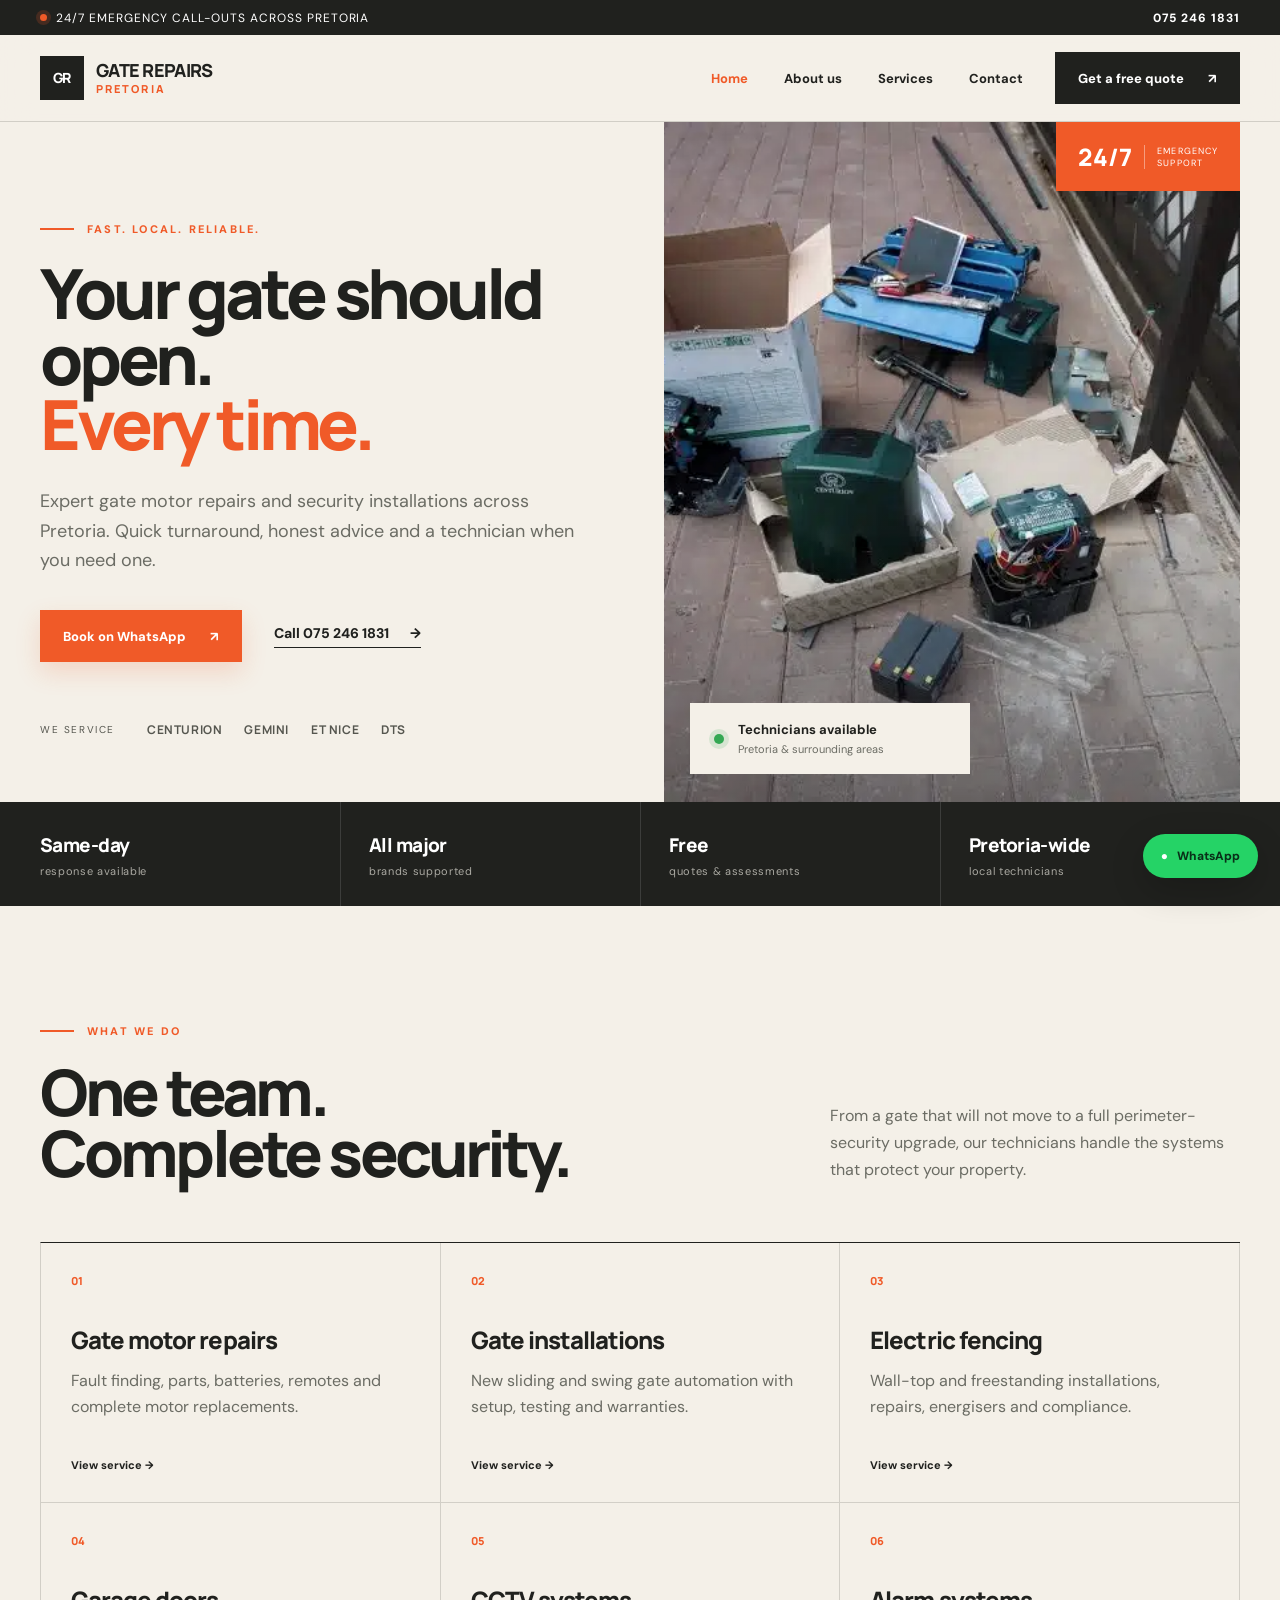
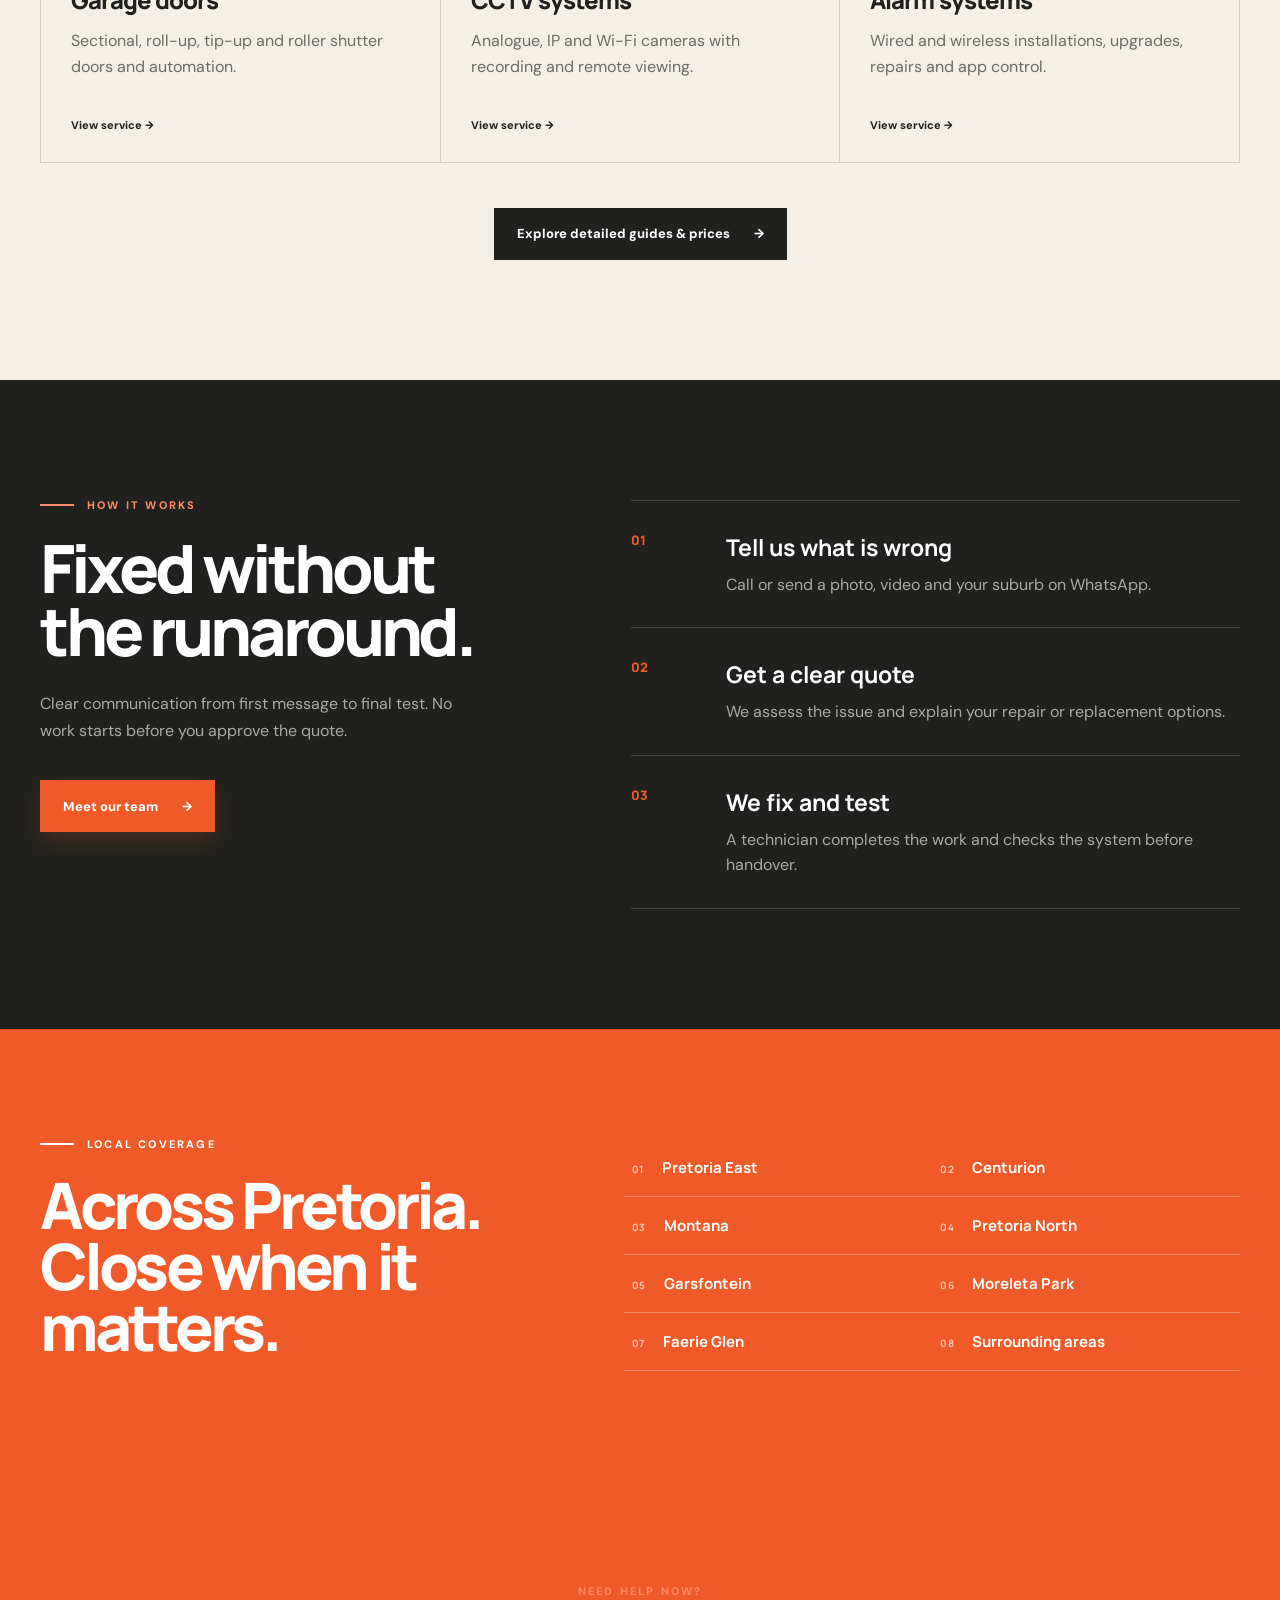
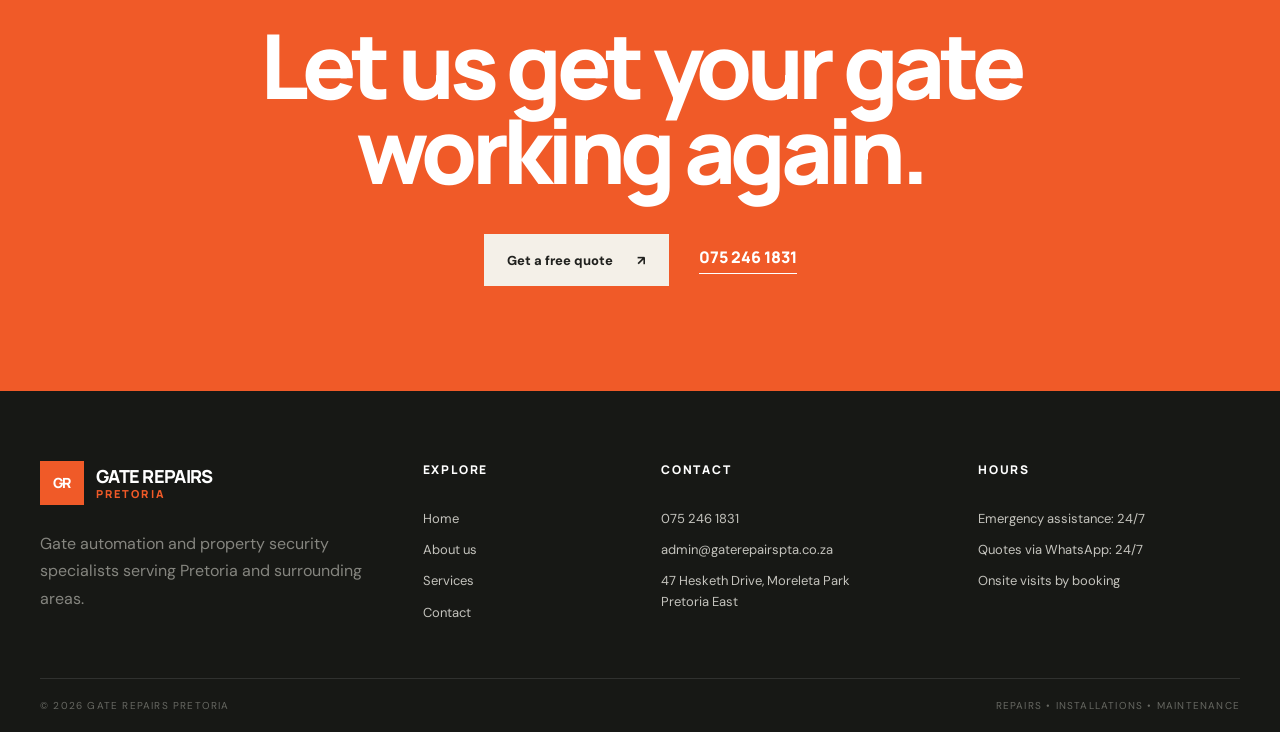
==== index.html @ d284ac5b "Convert website to static HTML structure" ====
<!doctype html>
<html lang="en">
<head>
  <meta charset="utf-8">
  <meta name="viewport" content="width=device-width,initial-scale=1">
  <title>Gate Repairs Pretoria | 24/7 Gate Motor Repairs</title>
  <meta name="description" content="Fast gate motor repairs, electric fencing, garage doors, CCTV and alarm installations across Pretoria.">
  <link rel="preconnect" href="https://fonts.googleapis.com">
  <link rel="preconnect" href="https://fonts.gstatic.com" crossorigin>
  <link href="https://fonts.googleapis.com/css2?family=DM+Sans:wght@400;500;600;700&amp;family=Manrope:wght@600;700;800&amp;display=swap" rel="stylesheet">
  <link rel="stylesheet" href="styles.css">
  <script src="script.js" defer></script>
</head>
<body>
  <a class="skip-link" href="#content">Skip to content</a>
  <div class="emergency-bar"><div class="shell emergency-inner"><span><i></i> 24/7 emergency call-outs across Pretoria</span><a href="tel:+27752461831">075 246 1831</a></div></div>
  <header class="site-header"><div class="shell nav-wrap">
    <a class="brand" href="index.html" aria-label="Gate Repairs Pretoria home"><span class="brand-mark">GR</span><span>Gate Repairs<small>Pretoria</small></span></a>
    <nav class="desktop-nav" aria-label="Main navigation"><a data-nav href="index.html">Home</a><a data-nav href="about.html">About us</a><a data-nav href="services.html">Services</a><a data-nav href="contact.html">Contact</a></nav>
    <a class="button button-dark nav-cta" href="https://wa.me/27752461831?text=Hi%20Gate%20Repairs%20Pretoria%2C%20I%20would%20like%20a%20free%20quote." target="_blank" rel="noreferrer">Get a free quote <span>↗</span></a>
    <details class="mobile-menu"><summary aria-label="Open navigation"><span></span><span></span><span></span></summary><div><a data-nav href="index.html">Home</a><a data-nav href="about.html">About us</a><a data-nav href="services.html">Services</a><a data-nav href="contact.html">Contact</a></div></details>
  </div></header>

  <main id="content">
    <section class="hero"><div class="shell hero-grid">
      <div class="hero-copy"><p class="eyebrow">Fast. Local. Reliable.</p><h1>Your gate should open.<br><em>Every time.</em></h1><p class="hero-lede">Expert gate motor repairs and security installations across Pretoria. Quick turnaround, honest advice and a technician when you need one.</p><div class="hero-actions"><a class="button button-orange" href="https://wa.me/27752461831?text=Hi%20Gate%20Repairs%20Pretoria%2C%20I%20would%20like%20a%20free%20quote." target="_blank" rel="noreferrer">Book on WhatsApp <span>↗</span></a><a class="text-link" href="tel:+27752461831">Call 075 246 1831 <span>→</span></a></div><div class="brand-list"><span>We service</span><b>CENTURION</b><b>GEMINI</b><b>ET NICE</b><b>DTS</b></div></div>
      <div class="hero-media"><img src="images/gate-motor.webp" alt="Gate motor installation and repair in Pretoria"><div class="availability-card"><span class="pulse"></span><div><strong>Technicians available</strong><small>Pretoria &amp; surrounding areas</small></div></div><div class="hero-stamp"><strong>24/7</strong><span>Emergency<br>support</span></div></div>
    </div></section>
    <section class="proof"><div class="shell proof-grid"><div><strong>Same-day</strong><span>response available</span></div><div><strong>All major</strong><span>brands supported</span></div><div><strong>Free</strong><span>quotes &amp; assessments</span></div><div><strong>Pretoria-wide</strong><span>local technicians</span></div></div></section>

    <section class="section services"><div class="shell"><div class="section-heading"><div><p class="eyebrow">What we do</p><h2>One team.<br>Complete security.</h2></div><p>From a gate that will not move to a full perimeter-security upgrade, our technicians handle the systems that protect your property.</p></div>
      <div class="overview-grid">
        <article><span>01</span><h3>Gate motor repairs</h3><p>Fault finding, parts, batteries, remotes and complete motor replacements.</p><a href="services.html#gate-motors">View service →</a></article>
        <article><span>02</span><h3>Gate installations</h3><p>New sliding and swing gate automation with setup, testing and warranties.</p><a href="services.html#gate-motors">View service →</a></article>
        <article><span>03</span><h3>Electric fencing</h3><p>Wall-top and freestanding installations, repairs, energisers and compliance.</p><a href="services.html#electric-fencing">View service →</a></article>
        <article><span>04</span><h3>Garage doors</h3><p>Sectional, roll-up, tip-up and roller shutter doors and automation.</p><a href="services.html#garage-doors">View service →</a></article>
        <article><span>05</span><h3>CCTV systems</h3><p>Analogue, IP and Wi-Fi cameras with recording and remote viewing.</p><a href="services.html#cctv">View service →</a></article>
        <article><span>06</span><h3>Alarm systems</h3><p>Wired and wireless installations, upgrades, repairs and app control.</p><a href="services.html#alarms">View service →</a></article>
      </div><div class="center-link"><a class="button button-dark" href="services.html">Explore detailed guides &amp; prices <span>→</span></a></div>
    </div></section>

    <section class="section process"><div class="shell process-grid"><div class="process-intro"><p class="eyebrow light">How it works</p><h2>Fixed without the runaround.</h2><p>Clear communication from first message to final test. No work starts before you approve the quote.</p><a class="button button-orange" href="about.html">Meet our team <span>→</span></a></div><ol class="steps"><li><span>01</span><div><h3>Tell us what is wrong</h3><p>Call or send a photo, video and your suburb on WhatsApp.</p></div></li><li><span>02</span><div><h3>Get a clear quote</h3><p>We assess the issue and explain your repair or replacement options.</p></div></li><li><span>03</span><div><h3>We fix and test</h3><p>A technician completes the work and checks the system before handover.</p></div></li></ol></div></section>

    <section class="areas"><div class="shell areas-grid"><div><p class="eyebrow light">Local coverage</p><h2>Across Pretoria.<br>Close when it matters.</h2></div><div class="area-list"><span><b>01</b>Pretoria East</span><span><b>02</b>Centurion</span><span><b>03</b>Montana</span><span><b>04</b>Pretoria North</span><span><b>05</b>Garsfontein</span><span><b>06</b>Moreleta Park</span><span><b>07</b>Faerie Glen</span><span><b>08</b>Surrounding areas</span></div></div></section>
    <section class="cta-section"><div class="shell cta-inner"><p class="eyebrow light">Need help now?</p><h2>Let us get your gate<br>working again.</h2><div><a class="button button-light" href="https://wa.me/27752461831?text=Hi%20Gate%20Repairs%20Pretoria%2C%20I%20would%20like%20a%20free%20quote." target="_blank" rel="noreferrer">Get a free quote <span>↗</span></a><a class="cta-call" href="tel:+27752461831">075 246 1831</a></div></div></section>
  </main>

  <footer><div class="shell footer-grid"><div><a class="brand brand-light" href="index.html"><span class="brand-mark">GR</span><span>Gate Repairs<small>Pretoria</small></span></a><p>Gate automation and property security specialists serving Pretoria and surrounding areas.</p></div><div><h3>Explore</h3><a href="index.html">Home</a><a href="about.html">About us</a><a href="services.html">Services</a><a href="contact.html">Contact</a></div><div><h3>Contact</h3><a href="tel:+27752461831">075 246 1831</a><a href="mailto:admin@gaterepairspta.co.za">admin@gaterepairspta.co.za</a><span>47 Hesketh Drive, Moreleta Park<br>Pretoria East</span></div><div><h3>Hours</h3><span>Emergency assistance: 24/7</span><span>Quotes via WhatsApp: 24/7</span><span>Onsite visits by booking</span></div></div><div class="shell footer-bottom"><span>© <span data-year></span> Gate Repairs Pretoria</span><span>Repairs • Installations • Maintenance</span></div></footer>
  <a class="floating-whatsapp" href="https://wa.me/27752461831?text=Hi%20Gate%20Repairs%20Pretoria%2C%20I%20would%20like%20a%20free%20quote." target="_blank" rel="noreferrer" aria-label="Chat on WhatsApp"><span>●</span> WhatsApp</a>
</body>
</html>
---- styles.css ----
:root { --cream:#f4f0e8; --paper:#fbf9f4; --ink:#20211e; --orange:#f05a28; --muted:#6b6c64; --line:rgba(32,33,30,.16); --font-display:"Manrope",Arial,sans-serif; --font-body:"DM Sans",Arial,sans-serif; }
* { box-sizing:border-box; }
html { scroll-behavior:smooth; }
body { margin:0; background:var(--cream); color:var(--ink); font-family:var(--font-body),Arial,sans-serif; }
a { color:inherit; text-decoration:none; }
img { display:block; width:100%; }
.skip-link { position:fixed; left:16px; top:-60px; z-index:100; padding:12px 18px; color:white; background:var(--orange); font-weight:800; }
.skip-link:focus { top:16px; }
.desktop-nav a.current { color:var(--orange); }
.shell { width:min(1380px,calc(100% - 80px)); margin-inline:auto; }
.emergency-bar { background:var(--ink); color:white; font-size:12px; letter-spacing:.08em; text-transform:uppercase; }
.emergency-inner { min-height:35px; display:flex; align-items:center; justify-content:space-between; }
.emergency-inner span { display:flex; align-items:center; gap:9px; }
.emergency-inner i { width:7px; height:7px; border-radius:50%; background:var(--orange); box-shadow:0 0 0 4px rgba(240,90,40,.18); }
.emergency-inner a { font-weight:800; }
.site-header { position:sticky; top:0; z-index:30; border-bottom:1px solid var(--line); background:rgba(244,240,232,.94); backdrop-filter:blur(16px); }
.nav-wrap { height:86px; display:flex; align-items:center; justify-content:space-between; gap:32px; }
.brand { display:flex; align-items:center; gap:12px; font-family:var(--font-display),sans-serif; font-weight:800; line-height:.9; font-size:18px; text-transform:uppercase; letter-spacing:-.04em; }
.brand small { display:block; color:var(--orange); font-size:11px; letter-spacing:.19em; margin-top:5px; }
.brand-mark { display:grid; place-items:center; width:44px; height:44px; color:white; background:var(--ink); font-size:14px; letter-spacing:-.04em; }
nav { display:flex; gap:36px; margin-left:auto; }
nav a { font-size:13px; font-weight:700; transition:color .2s ease; }
nav a:hover { color:var(--orange); }
.button { min-height:52px; padding:0 22px; display:inline-flex; align-items:center; justify-content:center; gap:24px; border:1px solid transparent; font-size:13px; font-weight:800; transition:transform .22s ease,box-shadow .22s ease,background .22s ease; }
.button:hover { transform:translateY(-2px); }
.button-dark { color:white; background:var(--ink); }
.button-orange { color:white; background:var(--orange); box-shadow:0 10px 25px rgba(240,90,40,.18); }
.button-light { color:var(--ink); background:var(--cream); }
.hero { overflow:hidden; }
.hero-grid { display:grid; grid-template-columns:52% 48%; min-height:680px; }
.hero-copy { padding:102px 7vw 64px 0; display:flex; flex-direction:column; justify-content:center; }
.eyebrow { margin:0 0 25px; color:var(--orange); font-size:11px; line-height:1; font-weight:800; letter-spacing:.2em; text-transform:uppercase; }
.eyebrow:before { content:""; display:inline-block; width:34px; height:2px; background:currentColor; margin:0 13px 3px 0; }
.eyebrow.light { color:#ff8b64; }
.hero h1,.section h2,.areas h2,.cta-section h2 { margin:0; font-family:var(--font-display),sans-serif; font-weight:800; letter-spacing:-.06em; line-height:.95; }
.hero h1 { font-size:clamp(54px,5.4vw,86px); }
.hero h1 em { color:var(--orange); font-style:normal; }
.hero-lede { max-width:650px; margin:30px 0 34px; color:var(--muted); font-size:18px; line-height:1.65; }
.hero-actions { display:flex; align-items:center; gap:32px; }
.text-link { font-size:14px; font-weight:800; padding-bottom:5px; border-bottom:1px solid var(--ink); }
.text-link span { margin-left:18px; }
.brand-list { margin-top:auto; padding-top:55px; display:flex; align-items:center; flex-wrap:wrap; gap:22px; color:#55564f; }
.brand-list span { font-size:10px; text-transform:uppercase; letter-spacing:.16em; margin-right:10px; }
.brand-list b { font-family:var(--font-display); font-size:12px; letter-spacing:.05em; }
.hero-media { position:relative; min-height:680px; overflow:hidden; }
.hero-media:after { content:""; position:absolute; inset:0; background:linear-gradient(180deg,transparent 55%,rgba(0,0,0,.32)); pointer-events:none; }
.hero-media>img { height:100%; object-fit:cover; filter:saturate(.72) contrast(1.05); transition:transform .8s ease; }
.hero-media:hover>img { transform:scale(1.025); }
.availability-card { position:absolute; z-index:2; left:26px; bottom:28px; background:var(--cream); padding:18px 24px; display:flex; align-items:center; gap:14px; min-width:280px; }
.availability-card strong,.availability-card small { display:block; }
.availability-card strong { font-size:13px; }
.availability-card small { color:var(--muted); font-size:11px; margin-top:4px; }
.pulse { width:10px; height:10px; border-radius:50%; background:#34a853; box-shadow:0 0 0 5px rgba(52,168,83,.15); }
.hero-stamp { position:absolute; z-index:3; top:0; right:0; background:var(--orange); color:white; display:flex; gap:12px; align-items:center; padding:18px 22px; }
.hero-stamp strong { font:800 24px var(--font-display); }
.hero-stamp span { border-left:1px solid rgba(255,255,255,.4); padding-left:12px; font-size:9px; text-transform:uppercase; letter-spacing:.12em; }
.proof { background:var(--ink); color:white; }
.proof-grid { display:grid; grid-template-columns:repeat(4,1fr); }
.proof-grid div { padding:30px 0 28px 28px; border-left:1px solid rgba(255,255,255,.13); }
.proof-grid div:first-child { padding-left:0; border-left:0; }
.proof-grid strong,.proof-grid span { display:block; }
.proof-grid strong { font:800 19px var(--font-display); letter-spacing:-.03em; }
.proof-grid span { color:#aaa9a2; margin-top:6px; font-size:11px; letter-spacing:.06em; }
.section { padding:120px 0; }
.section-heading { display:grid; grid-template-columns:1fr 410px; gap:60px; align-items:end; margin-bottom:58px; }
.section-heading h2,.faq-grid h2 { font-size:clamp(44px,5vw,72px); }
.section-heading>p,.faq-grid>div>p:last-child { color:var(--muted); font-size:16px; line-height:1.7; margin:0; }
.service-grid { display:grid; grid-template-columns:repeat(4,1fr); border-top:1px solid var(--ink); }
.service-card { border-right:1px solid var(--line); transition:background .25s ease,color .25s ease,transform .25s ease; }
.service-card:first-child { border-left:1px solid var(--line); }
.service-card:hover { background:var(--ink); color:white; transform:translateY(-4px); }
.service-image { height:235px; position:relative; overflow:hidden; }
.service-image img { height:100%; object-fit:cover; filter:grayscale(.25); transition:transform .5s ease; }
.service-card:hover .service-image img { transform:scale(1.05); }
.service-image span { position:absolute; top:0; left:0; padding:12px 14px; background:var(--orange); color:white; font:800 12px var(--font-display); }
.service-body { padding:30px 25px 34px; }
.service-body h3 { margin:0 0 15px; font:800 21px var(--font-display); letter-spacing:-.035em; }
.service-body p { min-height:95px; color:var(--muted); line-height:1.6; font-size:13px; }
.service-card:hover .service-body p { color:#b5b4ae; }
.service-body a { display:flex; justify-content:space-between; padding-top:20px; border-top:1px solid currentColor; font-size:12px; font-weight:800; }
.process { background:var(--ink); color:white; }
.process-grid { display:grid; grid-template-columns:.85fr 1.15fr; gap:11vw; align-items:start; }
.process-intro h2 { font-size:clamp(45px,5.2vw,76px); }
.process-intro>p:nth-of-type(2) { color:#aaa9a2; font-size:16px; line-height:1.7; max-width:530px; margin:28px 0 36px; }
.steps { margin:0; padding:0; list-style:none; border-top:1px solid rgba(255,255,255,.18); }
.steps li { display:grid; grid-template-columns:70px 1fr; gap:25px; padding:30px 0; border-bottom:1px solid rgba(255,255,255,.18); }
.steps>li>span { color:var(--orange); font:800 13px var(--font-display); }
.steps h3 { margin:0 0 9px; font:700 23px var(--font-display); }
.steps p { color:#aaa9a2; margin:0; line-height:1.6; }
.section-heading.compact h2 { font-size:clamp(44px,5vw,68px); }
.plan-grid { display:grid; grid-template-columns:repeat(3,1fr); gap:20px; align-items:stretch; }
.plan-card { position:relative; padding:38px; border:1px solid var(--line); background:var(--paper); }
.plan-card.featured { border-color:var(--ink); background:var(--ink); color:white; transform:translateY(-10px); }
.popular { position:absolute; right:0; top:0; color:white; background:var(--orange); padding:9px 13px; font-size:9px; font-weight:800; letter-spacing:.12em; text-transform:uppercase; }
.plan-card>p { margin:0 0 30px; color:var(--orange); text-transform:uppercase; letter-spacing:.14em; font-size:11px; font-weight:800; }
.price { display:flex; align-items:end; gap:8px; padding-bottom:25px; border-bottom:1px solid var(--line); }
.featured .price { border-color:rgba(255,255,255,.18); }
.price strong { font:800 50px var(--font-display); letter-spacing:-.06em; }
.price span { color:var(--muted); font-size:12px; padding-bottom:9px; }
.plan-card ul { margin:28px 0 38px; padding:0; list-style:none; display:grid; gap:15px; }
.plan-card li { display:flex; gap:12px; color:var(--muted); font-size:13px; }
.plan-card li span { color:var(--orange); }
.featured li,.featured .price span { color:#b6b5af; }
.plan-card>a { display:flex; justify-content:space-between; font-size:12px; font-weight:800; padding-top:18px; border-top:1px solid var(--line); }
.featured>a { border-color:rgba(255,255,255,.18); }
.areas { padding:110px 0; background:var(--orange); color:white; }
.areas-grid { display:grid; grid-template-columns:.85fr 1.15fr; gap:10vw; }
.areas h2 { font-size:clamp(44px,5vw,72px); }
.areas .eyebrow { color:white; }
.area-list { display:grid; grid-template-columns:1fr 1fr; }
.area-list span { padding:18px 8px; border-bottom:1px solid rgba(255,255,255,.3); font:700 15px var(--font-display); }
.area-list b { opacity:.65; font-size:10px; letter-spacing:.08em; margin-right:18px; }
.faq-grid { display:grid; grid-template-columns:.75fr 1.25fr; gap:10vw; }
.faq-grid>div>p:last-child { margin-top:28px; max-width:390px; }
.faq-list { border-top:1px solid var(--ink); }
.faq-list details { border-bottom:1px solid var(--line); padding:0 3px; }
.faq-list summary { cursor:pointer; list-style:none; padding:25px 0; display:flex; justify-content:space-between; font:700 18px var(--font-display); }
.faq-list summary::-webkit-details-marker { display:none; }
.faq-list summary span { color:var(--orange); font-size:24px; transition:transform .2s ease; }
.faq-list details[open] summary span { transform:rotate(45deg); }
.faq-list details p { color:var(--muted); line-height:1.7; margin:0; padding:0 50px 25px 0; }
.cta-section { padding:105px 0; background:var(--orange); color:white; }
.cta-inner { text-align:center; }
.cta-inner .eyebrow:before { display:none; }
.cta-section h2 { font-size:clamp(54px,7vw,100px); }
.cta-inner>div { margin-top:42px; display:flex; justify-content:center; align-items:center; gap:30px; }
.cta-call { font:800 16px var(--font-display); border-bottom:1px solid white; padding-bottom:5px; }
footer { padding:70px 0 20px; color:#c4c3bd; background:#171815; }
.footer-grid { display:grid; grid-template-columns:1.25fr .7fr 1fr 1fr; gap:55px; }
.brand-light { color:white; }
.brand-light .brand-mark { background:var(--orange); }
.footer-grid>div:first-child>p { max-width:380px; line-height:1.7; margin:25px 0 0; color:#85857f; }
.footer-grid h3 { color:white; margin:0 0 20px; font:800 12px var(--font-display); text-transform:uppercase; letter-spacing:.15em; }
.footer-grid div:not(:first-child) { display:flex; flex-direction:column; gap:11px; font-size:13px; line-height:1.55; }
.footer-grid a:hover { color:var(--orange); }
.footer-bottom { margin-top:55px; padding-top:20px; border-top:1px solid rgba(255,255,255,.11); display:flex; justify-content:space-between; color:#676862; font-size:10px; text-transform:uppercase; letter-spacing:.12em; }
.floating-whatsapp { position:fixed; right:22px; bottom:22px; z-index:40; display:flex; gap:9px; align-items:center; background:#25d366; color:#092f18; padding:14px 18px; border-radius:30px; font-size:12px; font-weight:800; box-shadow:0 12px 35px rgba(0,0,0,.2); transition:transform .2s ease; }
.floating-whatsapp:hover { transform:translateY(-3px); }
.floating-whatsapp span { color:white; }
.mobile-menu { display:none; position:relative; }
.mobile-menu summary { list-style:none; width:42px; height:42px; display:grid; place-content:center; gap:5px; cursor:pointer; background:var(--ink); }
.mobile-menu summary::-webkit-details-marker { display:none; }
.mobile-menu summary span { width:18px; height:2px; background:white; display:block; }
.mobile-menu>div { position:absolute; right:0; top:52px; width:220px; padding:8px; background:var(--ink); color:white; box-shadow:0 18px 40px rgba(0,0,0,.22); }
.mobile-menu a { display:block; padding:15px 14px; border-bottom:1px solid rgba(255,255,255,.12); font-size:13px; font-weight:700; }
.mobile-menu a:last-child { border-bottom:0; }
.center-link { display:flex; justify-content:center; margin-top:45px; }

.inner-hero { border-bottom:1px solid var(--line); overflow:hidden; }
.inner-hero-grid { min-height:560px; display:grid; grid-template-columns:52% 48%; }
.inner-hero-grid>div:first-child { display:flex; flex-direction:column; justify-content:center; padding:80px 7vw 80px 0; }
.inner-hero h1 { margin:0; max-width:760px; font:800 clamp(54px,6.3vw,96px)/.94 var(--font-display); letter-spacing:-.065em; }
.inner-hero-grid>div:first-child>p:last-child { max-width:650px; margin:28px 0 0; color:var(--muted); font-size:17px; line-height:1.7; }
.inner-hero-image { position:relative; min-height:560px; overflow:hidden; }
.inner-hero-image:after { content:""; position:absolute; inset:0; background:linear-gradient(180deg,transparent 60%,rgba(0,0,0,.35)); }
.inner-hero-image img { width:100%; height:100%; object-fit:cover; filter:saturate(.72) contrast(1.04); }
.inner-hero-image span { position:absolute; z-index:2; right:24px; bottom:20px; color:white; font-size:10px; font-weight:800; letter-spacing:.17em; text-transform:uppercase; }
.story-grid { display:grid; grid-template-columns:.85fr 1.15fr; gap:11vw; }
.story-grid h2,.contact-intro h2 { margin:0; font:800 clamp(44px,5vw,72px)/.98 var(--font-display); letter-spacing:-.055em; }
.story-copy { font-size:18px; line-height:1.8; color:var(--muted); }
.story-copy p { margin:0 0 24px; }
.about-proof { background:var(--orange); color:white; }
.about-proof .proof-grid div { border-color:rgba(255,255,255,.28); }
.about-proof .proof-grid span { color:rgba(255,255,255,.75); }
.value-grid { display:grid; grid-template-columns:repeat(4,1fr); border-top:1px solid var(--ink); }
.value-grid article { padding:32px 28px 36px; border-right:1px solid var(--line); }
.value-grid article:first-child { border-left:1px solid var(--line); }
.value-grid article>span { color:var(--orange); font:800 11px var(--font-display); }
.value-grid h3 { margin:46px 0 15px; font:800 21px var(--font-display); letter-spacing:-.04em; }
.value-grid p { margin:0; color:var(--muted); font-size:13px; line-height:1.65; }
.service-detail-list { border-top:1px solid var(--ink); }
.service-detail-list article { display:grid; grid-template-columns:42% 58%; min-height:450px; border-bottom:1px solid var(--line); }
.service-detail-list article:nth-child(even) .detail-image { order:2; }
.service-detail-list article:nth-child(even) .detail-copy { padding-left:0; padding-right:8vw; }
.detail-image { position:relative; overflow:hidden; }
.detail-image img { height:100%; object-fit:cover; filter:saturate(.75); transition:transform .55s ease; }
.service-detail-list article:hover .detail-image img { transform:scale(1.025); }
.detail-image span { position:absolute; left:0; top:0; padding:13px 15px; color:white; background:var(--orange); font:800 12px var(--font-display); }
.detail-copy { padding:65px 0 60px 8vw; display:flex; flex-direction:column; align-items:flex-start; justify-content:center; }
.detail-copy .eyebrow { max-width:470px; line-height:1.5; }
.detail-copy h2 { font-size:clamp(40px,4.7vw,67px); }
.detail-copy>p:not(.eyebrow) { max-width:650px; color:var(--muted); line-height:1.75; margin:24px 0 18px; }
.detail-copy strong { font-size:12px; color:var(--orange); margin-bottom:32px; }
.contact-grid { display:grid; grid-template-columns:.72fr 1.28fr; gap:8vw; align-items:start; }
.contact-intro>p:last-child { max-width:440px; color:var(--muted); line-height:1.75; margin-top:28px; }
.contact-cards { display:grid; grid-template-columns:1fr 1fr; border-top:1px solid var(--ink); border-left:1px solid var(--line); }
.contact-card { min-height:290px; padding:28px; border-right:1px solid var(--line); border-bottom:1px solid var(--line); display:flex; flex-direction:column; transition:background .25s ease,color .25s ease; }
.contact-card:hover,.contact-card.primary { background:var(--ink); color:white; }
.contact-card>span { color:var(--orange); font:800 11px var(--font-display); }
.contact-card small { margin-top:40px; color:var(--orange); text-transform:uppercase; letter-spacing:.15em; font-size:9px; font-weight:800; }
.contact-card h3 { margin:10px 0 9px; font:800 24px var(--font-display); letter-spacing:-.04em; overflow-wrap:anywhere; }
.contact-card p { margin:0; color:var(--muted); line-height:1.6; font-size:13px; }
.contact-card:hover p,.contact-card.primary p { color:#aaa9a2; }
.contact-card b { margin-top:auto; padding-top:25px; font-size:11px; }
.contact-band { padding:100px 0; background:var(--ink); color:white; }
.contact-band-grid { display:grid; grid-template-columns:.9fr 1.1fr; gap:10vw; }
.contact-band h2 { margin:0; font:800 clamp(42px,5vw,68px)/.98 var(--font-display); letter-spacing:-.055em; }
.contact-band ol { margin:0; padding:0; list-style:none; border-top:1px solid rgba(255,255,255,.18); }
.contact-band li { padding:20px 0; border-bottom:1px solid rgba(255,255,255,.18); color:#c1c0ba; }
.contact-band li span { display:inline-block; width:60px; color:var(--orange); font:800 11px var(--font-display); }
.coverage-grid { display:grid; grid-template-columns:repeat(4,1fr); border-top:1px solid var(--ink); border-left:1px solid var(--line); }
.coverage-grid span { padding:25px 20px; border-right:1px solid var(--line); border-bottom:1px solid var(--line); font:700 15px var(--font-display); }
.coverage-grid b { display:block; color:var(--orange); font-size:9px; letter-spacing:.12em; margin-bottom:18px; }
.home-service-grid { grid-template-columns:repeat(3,1fr); }
.home-service-grid .service-card:nth-child(4) { border-left:1px solid var(--line); }
.testimonial-section { padding-bottom:35px; }
.testimonial-card { max-width:1050px; text-align:center; padding:75px 8vw; border:1px solid var(--line); background:var(--paper); }
.stars { color:var(--orange); letter-spacing:.35em; margin-bottom:28px; }
.testimonial-card blockquote { margin:0 auto; max-width:850px; font:700 clamp(28px,3.3vw,48px)/1.25 var(--font-display); letter-spacing:-.045em; }
.testimonial-card>p { margin:30px 0 0; }
.testimonial-card strong,.testimonial-card span { display:block; }
.testimonial-card strong { font-size:13px; }
.testimonial-card span { color:var(--muted); font-size:11px; margin-top:4px; }
.about-gallery { display:grid; grid-template-columns:repeat(4,1fr); gap:12px; }
.about-gallery figure { margin:0; background:var(--ink); overflow:hidden; }
.about-gallery img { height:290px; object-fit:cover; filter:saturate(.7); transition:transform .45s ease; }
.about-gallery figure:hover img { transform:scale(1.035); }
.about-gallery figcaption { padding:16px; color:white; font-size:11px; font-weight:800; text-transform:uppercase; letter-spacing:.1em; }
.service-directory { position:sticky; top:121px; z-index:20; color:white; background:var(--ink); border-top:1px solid rgba(255,255,255,.1); }
.service-directory .shell { min-height:62px; display:flex; align-items:center; gap:28px; overflow-x:auto; scrollbar-width:none; }
.service-directory .shell::-webkit-scrollbar { display:none; }
.service-directory span { color:#83847e; font-size:9px; font-weight:800; text-transform:uppercase; letter-spacing:.15em; white-space:nowrap; }
.service-directory a { padding:22px 0; color:#cac9c4; font-size:11px; font-weight:800; white-space:nowrap; transition:color .2s ease; }
.service-directory a:hover { color:var(--orange); }
.overview-grid { display:grid; grid-template-columns:repeat(3,1fr); border-top:1px solid var(--ink); border-left:1px solid var(--line); }
.overview-grid article { min-height:260px; display:flex; flex-direction:column; padding:30px; border-right:1px solid var(--line); border-bottom:1px solid var(--line); }
.overview-grid article>span { color:var(--orange); font:800 11px var(--font-display); }
.overview-grid h3 { margin:35px 0 12px; font:800 24px var(--font-display); letter-spacing:-.04em; }
.overview-grid p { margin:0; color:var(--muted); line-height:1.65; }
.overview-grid a { margin-top:auto; padding-top:28px; font-size:11px; font-weight:800; }
.guide-section { padding:120px 0; scroll-margin-top:180px; }
.guide-section.tinted { background:#e8e2d7; }
.guide-section.dark { color:white; background:var(--ink); }
.guide-layout { display:grid; grid-template-columns:.78fr 1.22fr; gap:10vw; }
.guide-aside { position:sticky; top:205px; align-self:start; }
.guide-aside h2,.guide-heading h2 { margin:0; font:800 clamp(45px,5.2vw,74px)/.96 var(--font-display); letter-spacing:-.06em; }
.guide-aside img { height:310px; object-fit:cover; margin-top:42px; filter:saturate(.65); }
.guide-lede { margin:0 0 45px; font-size:20px; line-height:1.75; color:#c3c2bc; }
.feature-list { display:grid; grid-template-columns:1fr 1fr; border-top:1px solid rgba(255,255,255,.18); border-left:1px solid rgba(255,255,255,.18); }
.feature-list article { padding:26px; border-right:1px solid rgba(255,255,255,.18); border-bottom:1px solid rgba(255,255,255,.18); }
.feature-list h3 { margin:0 0 10px; font:700 18px var(--font-display); }
.feature-list p { margin:0; color:#aaa9a2; line-height:1.65; font-size:13px; }
.compact-faq { margin-top:45px; border-color:rgba(255,255,255,.3); }
.compact-faq details { border-color:rgba(255,255,255,.18); }
.compact-faq summary { color:white; }
.compact-faq details p { color:#aaa9a2; }
.guide-heading { display:grid; grid-template-columns:1fr 430px; gap:70px; align-items:end; margin-bottom:55px; }
.guide-heading>p { margin:0; color:var(--muted); line-height:1.7; }
.price-highlights { display:grid; grid-template-columns:repeat(3,1fr); margin-bottom:50px; border-top:1px solid var(--ink); border-left:1px solid var(--line); }
.price-highlights article { padding:30px; border-right:1px solid var(--line); border-bottom:1px solid var(--line); }
.price-highlights span,.price-highlights strong,.price-highlights small { display:block; }
.price-highlights span { color:var(--orange); font-size:9px; font-weight:800; letter-spacing:.14em; text-transform:uppercase; }
.price-highlights strong { margin:25px 0 7px; font:800 clamp(27px,3vw,42px) var(--font-display); letter-spacing:-.055em; }
.price-highlights small { color:var(--muted); }
.two-tables,.split-info { display:grid; grid-template-columns:1fr 1fr; gap:35px; }
.two-tables h3,.split-info h3,.disclosure-grid h3 { font:800 18px var(--font-display); margin:0 0 16px; }
.table-wrap { width:100%; overflow-x:auto; }
table { width:100%; border-collapse:collapse; background:var(--paper); }
th,td { padding:15px 18px; border:1px solid var(--line); text-align:left; font-size:13px; }
th { color:white; background:var(--ink); font-size:10px; text-transform:uppercase; letter-spacing:.08em; }
td:not(:first-child) { font-weight:700; }
.table-note { margin:20px 0 45px; color:var(--muted); font-size:12px; line-height:1.65; }
.info-grid { display:grid; grid-template-columns:repeat(3,1fr); margin-top:45px; border-top:1px solid var(--ink); border-left:1px solid var(--line); }
.info-grid article { padding:30px; border-right:1px solid var(--line); border-bottom:1px solid var(--line); }
.info-grid h3 { margin:0 0 18px; font:800 20px var(--font-display); }
.info-grid p,.info-grid li { color:var(--muted); line-height:1.65; font-size:13px; }
.info-grid ul { margin:0; padding-left:18px; }
.data-disclosure { margin-top:45px; border:1px solid var(--ink); background:var(--paper); }
.data-disclosure>summary { cursor:pointer; list-style:none; display:flex; justify-content:space-between; padding:22px 26px; font:800 14px var(--font-display); }
.data-disclosure>summary::-webkit-details-marker { display:none; }
.data-disclosure>summary span { color:var(--orange); font-size:21px; }
.data-disclosure[open]>summary span { transform:rotate(45deg); }
.disclosure-grid { display:grid; grid-template-columns:1.2fr .8fr; gap:30px; padding:15px 26px 30px; }
.guide-faq { margin-top:55px; }
.split-info { margin-top:45px; }
.solution-grid,.camera-types { display:grid; grid-template-columns:repeat(3,1fr); border-top:1px solid var(--ink); border-left:1px solid var(--line); }
.solution-grid article,.camera-types article { padding:32px; border-right:1px solid var(--line); border-bottom:1px solid var(--line); }
.solution-grid span { color:var(--orange); font:800 10px var(--font-display); }
.solution-grid h3,.camera-types h3 { margin:35px 0 12px; font:800 22px var(--font-display); }
.solution-grid p,.camera-types p { margin:0; color:var(--muted); line-height:1.65; font-size:13px; }
.camera-types { margin-top:35px; }
.camera-types h3 { margin-top:0; }
.brand-panel { margin-top:45px; padding:28px; color:white; background:var(--ink); display:flex; align-items:center; justify-content:space-between; gap:30px; }
.brand-panel p { margin:0; color:#9d9d97; font-size:10px; text-transform:uppercase; letter-spacing:.14em; }
.brand-panel div { display:flex; flex-wrap:wrap; gap:28px; }
.brand-panel strong { font:800 14px var(--font-display); }
.review-grid { display:grid; grid-template-columns:repeat(3,1fr); gap:18px; margin-top:45px; }
.review-grid blockquote { margin:0; padding:28px; border:1px solid var(--line); font:600 16px/1.65 var(--font-display); }
.review-grid cite { display:block; color:var(--orange); margin-top:22px; font:700 10px var(--font-body); text-transform:uppercase; letter-spacing:.1em; }
.alarm-brands { grid-template-columns:1fr 1fr; }
.coverage-groups { display:grid; grid-template-columns:repeat(4,1fr); gap:14px; margin-top:35px; }
.coverage-groups article { padding:25px; background:var(--paper); border:1px solid var(--line); }
.coverage-groups h3 { margin:0 0 12px; font:800 17px var(--font-display); }
.coverage-groups p { margin:0; color:var(--muted); font-size:12px; line-height:1.65; }

@media (max-width:1050px) {
  .shell { width:min(100% - 44px,1380px); }
  nav { display:none; }
  .mobile-menu { display:block; }
  .nav-cta { margin-left:auto; }
  .hero-grid { grid-template-columns:1fr 1fr; }
  .hero-copy { padding-right:5vw; }
  .service-grid { grid-template-columns:1fr 1fr; }
  .home-service-grid { grid-template-columns:1fr 1fr; }
  .home-service-grid .service-card:nth-child(4) { border-left:0; }
  .service-card:first-child { border-left:0; }
  .process-grid,.areas-grid,.faq-grid,.story-grid,.contact-grid,.contact-band-grid { gap:7vw; }
  .value-grid { grid-template-columns:1fr 1fr; }
  .footer-grid { grid-template-columns:1.3fr .7fr 1fr; }
  .footer-grid>div:last-child { grid-column:3; }
  .guide-layout { gap:6vw; }
  .about-gallery,.coverage-groups { grid-template-columns:1fr 1fr; }
}
@media (max-width:760px) {
  .shell { width:calc(100% - 36px); }
  .emergency-inner { min-height:36px; font-size:9px; }
  .nav-wrap { height:72px; }
  .brand-mark { width:38px; height:38px; }
  .brand { font-size:15px; }
  .nav-cta { min-height:42px; padding:0 14px; gap:10px; font-size:11px; }
  .mobile-menu { margin-left:-20px; }
  .nav-cta { display:none; }
  .hero-grid { display:flex; flex-direction:column; }
  .hero-copy { padding:70px 0 45px; }
  .hero h1 { font-size:clamp(48px,14vw,68px); }
  .hero-lede { font-size:16px; margin:25px 0 28px; }
  .hero-actions { align-items:flex-start; flex-direction:column; gap:23px; }
  .brand-list { padding-top:48px; gap:16px; }
  .brand-list span { flex-basis:100%; }
  .hero-media { min-height:470px; margin:0 -18px; }
  .availability-card { left:18px; bottom:18px; min-width:auto; right:85px; padding:15px; }
  .hero-stamp { padding:13px; }
  .hero-stamp strong { font-size:19px; }
  .proof-grid { grid-template-columns:1fr 1fr; }
  .proof-grid div { padding:22px 0 22px 18px; border-bottom:1px solid rgba(255,255,255,.12); }
  .proof-grid div:nth-child(odd) { padding-left:0; border-left:0; }
  .section { padding:82px 0; }
  .section-heading { grid-template-columns:1fr; gap:26px; margin-bottom:38px; }
  .section-heading h2,.faq-grid h2 { font-size:48px; }
  .service-grid { grid-template-columns:1fr; }
  .home-service-grid { grid-template-columns:1fr; }
  .service-card { border-left:0; border-right:0; border-bottom:1px solid var(--line); }
  .service-image { height:250px; }
  .service-body p { min-height:0; margin-bottom:25px; }
  .process-grid,.areas-grid,.faq-grid { grid-template-columns:1fr; gap:60px; }
  .inner-hero-grid { display:flex; flex-direction:column; }
  .inner-hero-grid>div:first-child { padding:65px 0 55px; }
  .inner-hero h1 { font-size:54px; }
  .inner-hero-image { min-height:380px; margin:0 -18px; }
  .story-grid,.contact-grid,.contact-band-grid { grid-template-columns:1fr; gap:55px; }
  .value-grid { grid-template-columns:1fr; }
  .value-grid article,.value-grid article:first-child { border-left:0; border-right:0; border-bottom:1px solid var(--line); }
  .service-detail-list article { display:flex; flex-direction:column; }
  .service-detail-list article:nth-child(even) .detail-image { order:0; }
  .detail-image { min-height:280px; }
  .detail-copy,.service-detail-list article:nth-child(even) .detail-copy { padding:42px 0 55px; }
  .contact-cards { grid-template-columns:1fr; }
  .coverage-grid { grid-template-columns:1fr 1fr; }
  .service-directory { top:108px; }
  .service-directory .shell { gap:22px; }
  .overview-grid,.price-highlights,.info-grid,.solution-grid,.camera-types,.review-grid { grid-template-columns:1fr; }
  .guide-section { padding:82px 0; scroll-margin-top:165px; }
  .guide-layout,.guide-heading,.two-tables,.split-info,.disclosure-grid { grid-template-columns:1fr; }
  .guide-aside { position:static; }
  .guide-aside img { height:280px; }
  .feature-list,.alarm-brands { grid-template-columns:1fr; }
  .brand-panel { align-items:flex-start; flex-direction:column; }
  .about-gallery,.coverage-groups { grid-template-columns:1fr; }
  .about-gallery img { height:260px; }
  .process-intro h2,.areas h2 { font-size:50px; }
  .plan-grid { grid-template-columns:1fr; }
  .plan-card.featured { transform:none; }
  .areas { padding:82px 0; }
  .area-list { grid-template-columns:1fr; }
  .faq-list summary { font-size:16px; }
  .cta-inner>div { flex-direction:column; }
  .cta-section h2 { font-size:55px; }
  .footer-grid { grid-template-columns:1fr; gap:40px; }
  .footer-grid>div:last-child { grid-column:auto; }
  .footer-bottom { flex-direction:column; gap:10px; }
  .floating-whatsapp { right:14px; bottom:14px; }
}
@media (prefers-reduced-motion:reduce) { html { scroll-behavior:auto; } *,*:before,*:after { transition:none!important; } }
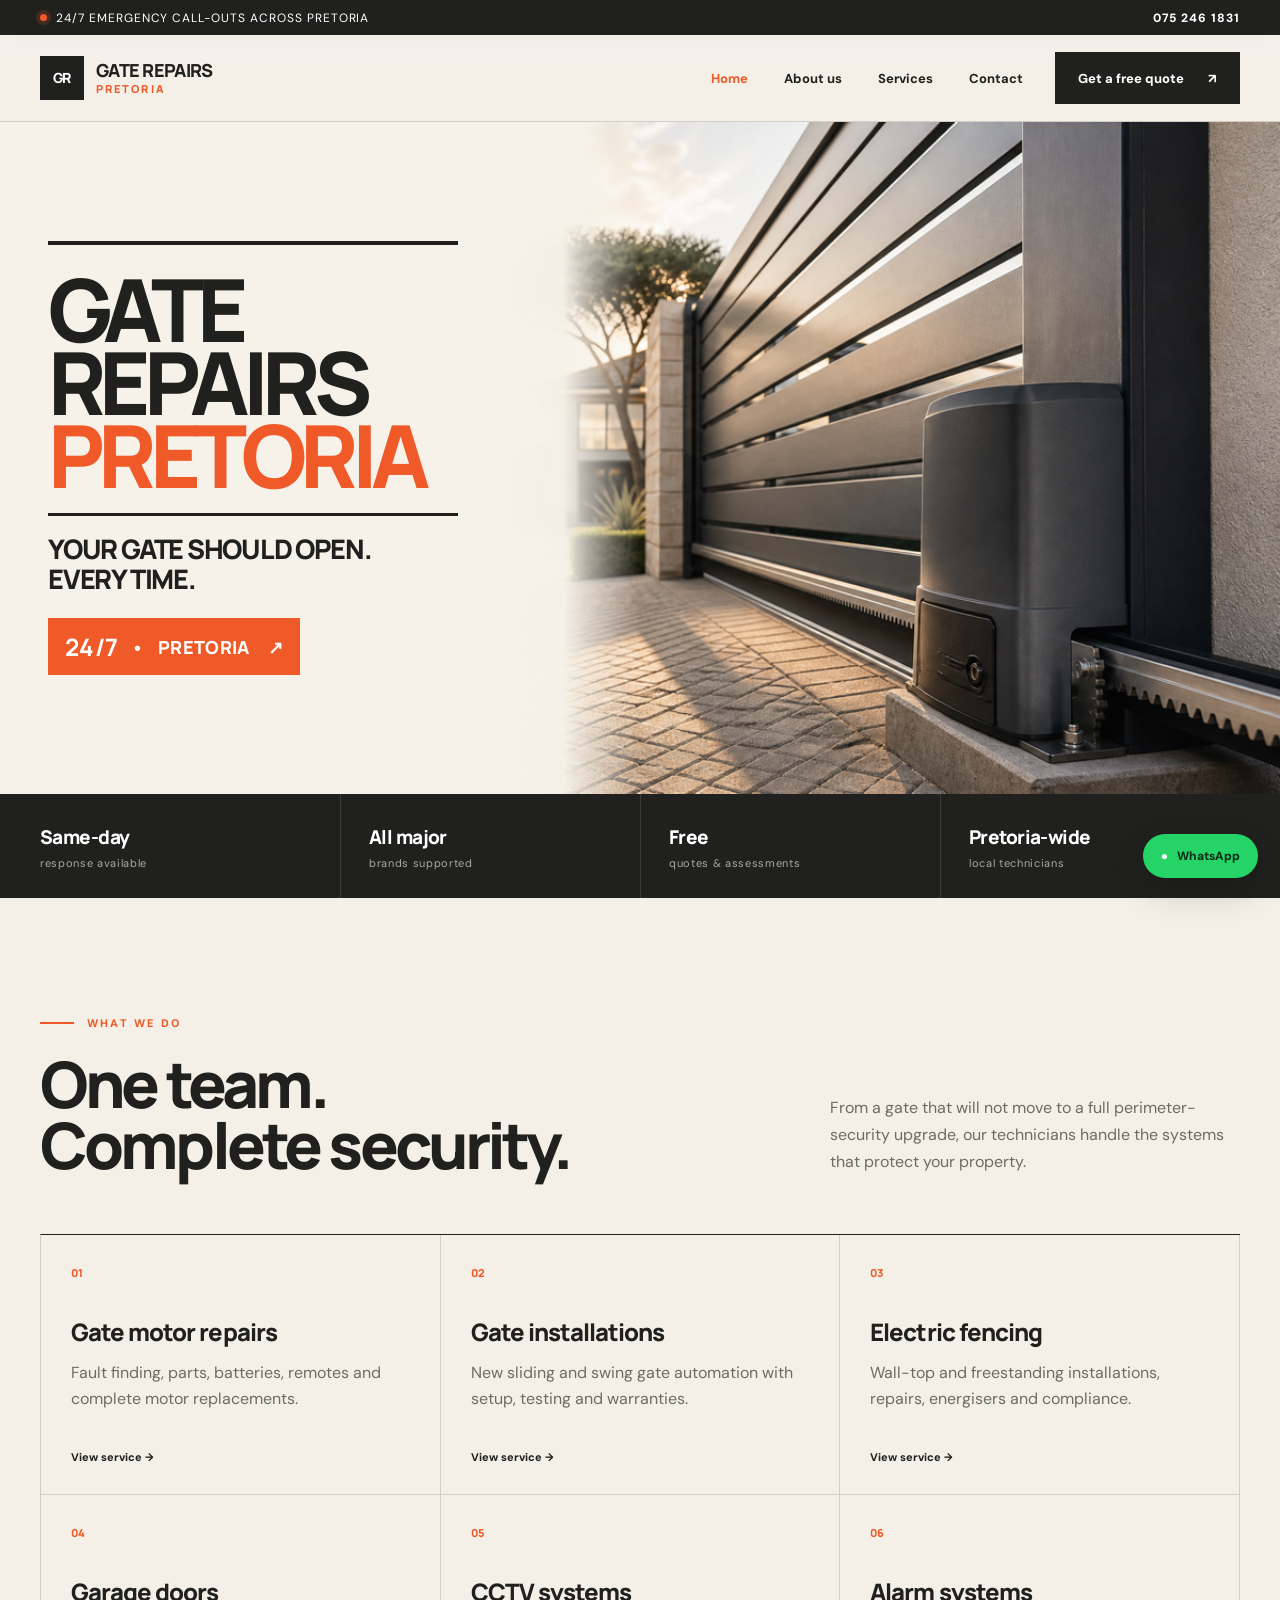
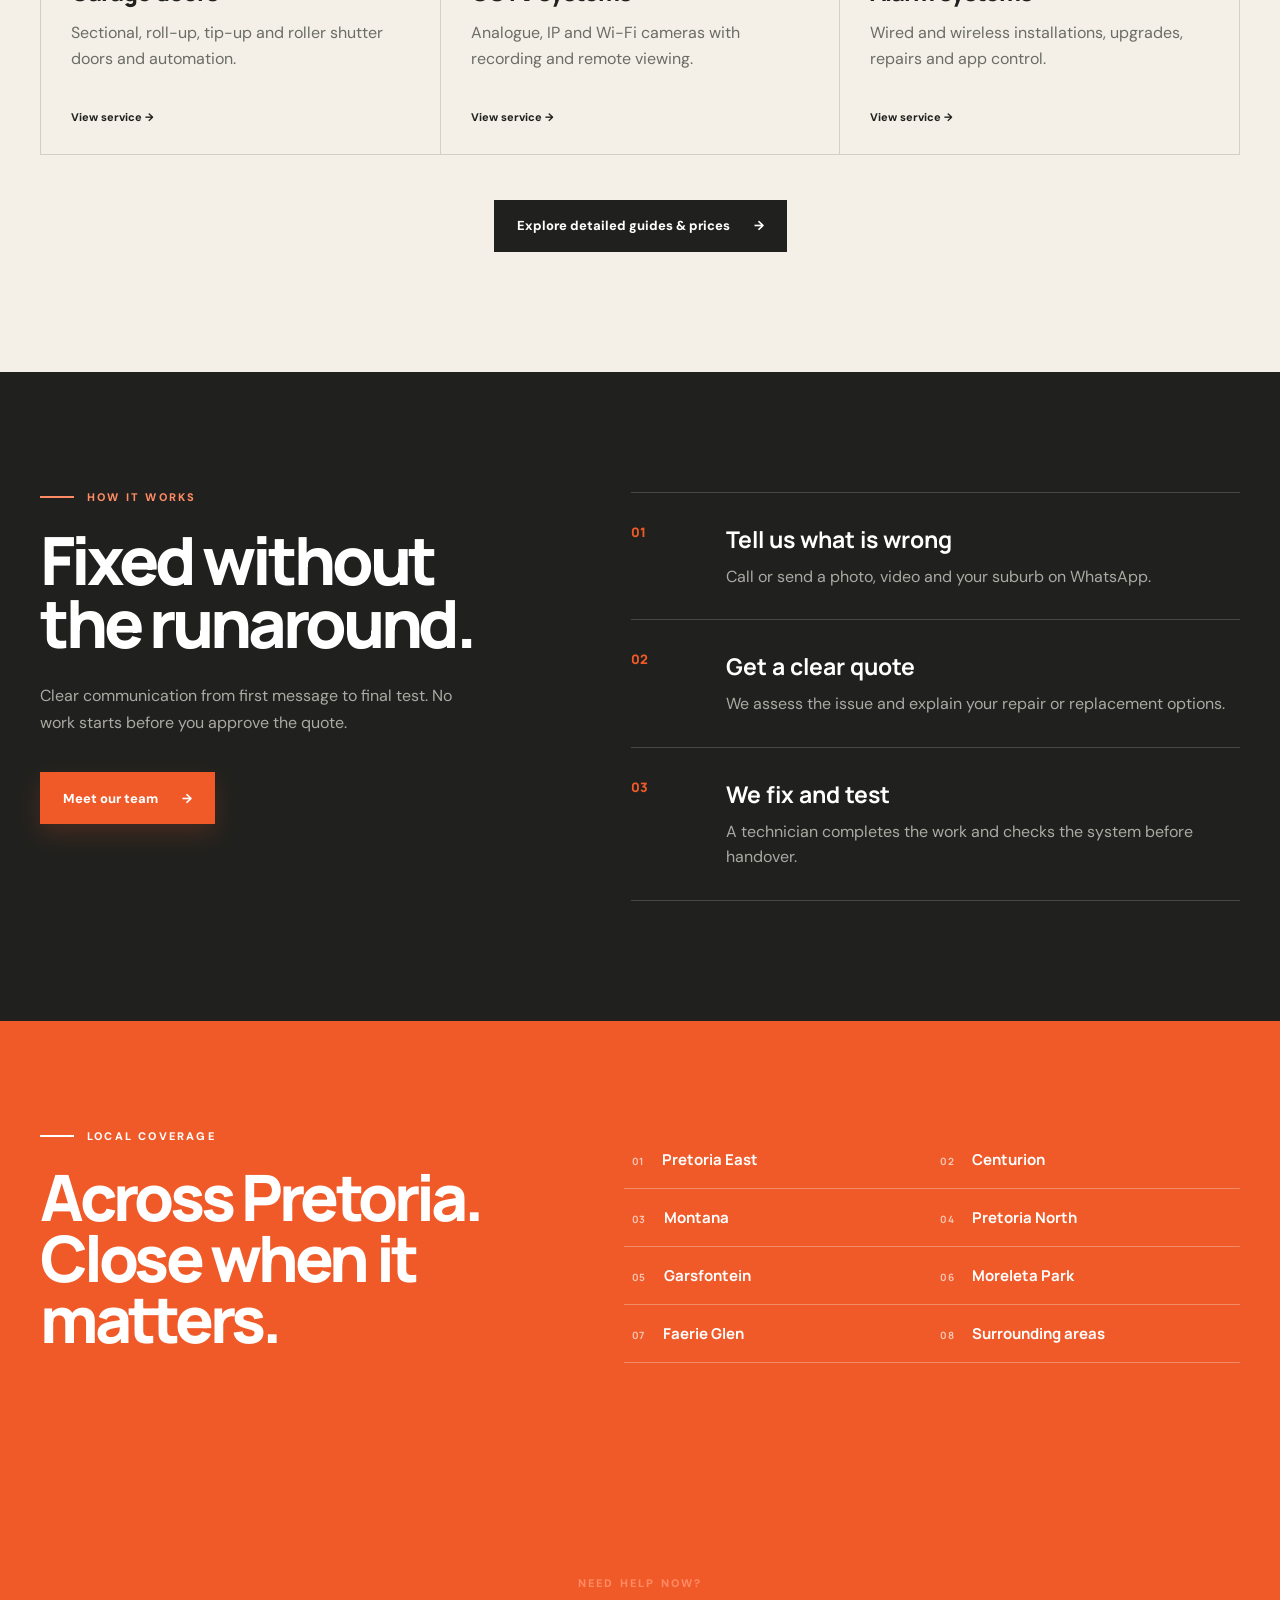
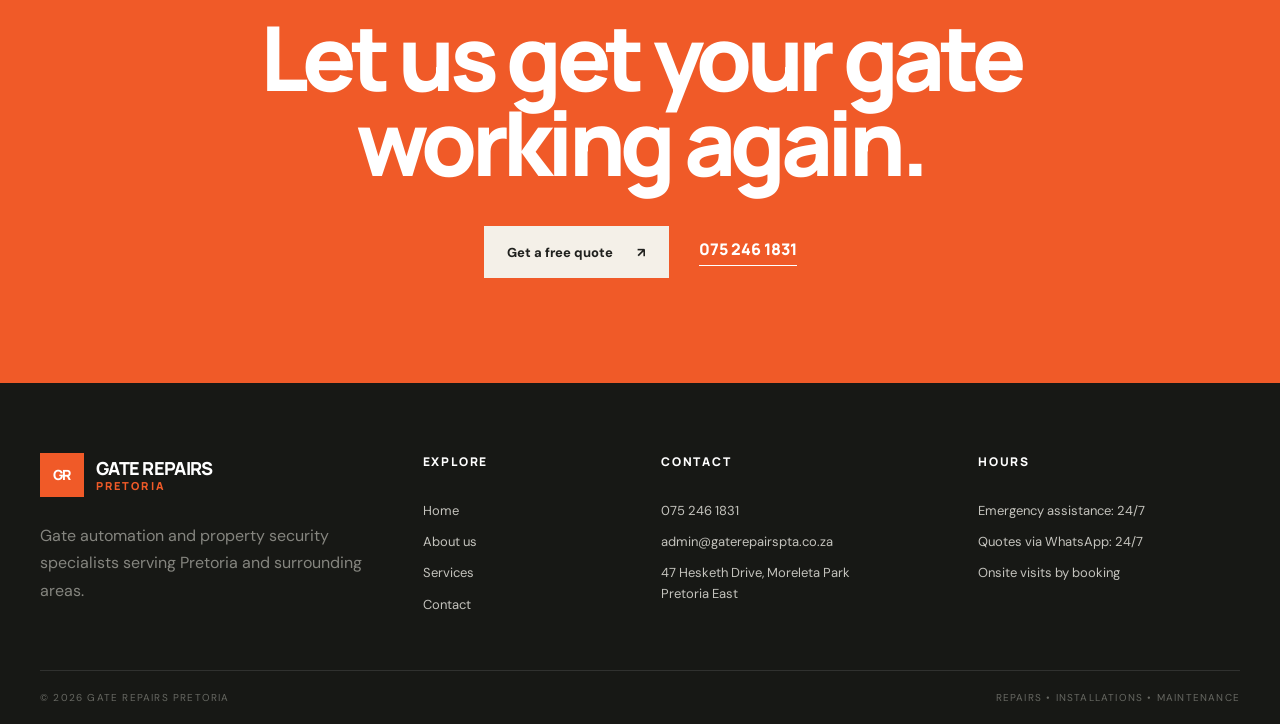
==== commit 14d27bdc: "Match home hero to social card design" ====
--- a/index.html
+++ b/index.html
@@ -22,10 +22,16 @@
   </div></header>
 
   <main id="content">
-    <section class="hero"><div class="shell hero-grid">
-      <div class="hero-copy"><p class="eyebrow">Fast. Local. Reliable.</p><h1>Your gate should open.<br><em>Every time.</em></h1><p class="hero-lede">Expert gate motor repairs and security installations across Pretoria. Quick turnaround, honest advice and a technician when you need one.</p><div class="hero-actions"><a class="button button-orange" href="https://wa.me/27752461831?text=Hi%20Gate%20Repairs%20Pretoria%2C%20I%20would%20like%20a%20free%20quote." target="_blank" rel="noreferrer">Book on WhatsApp <span>↗</span></a><a class="text-link" href="tel:+27752461831">Call 075 246 1831 <span>→</span></a></div><div class="brand-list"><span>We service</span><b>CENTURION</b><b>GEMINI</b><b>ET NICE</b><b>DTS</b></div></div>
-      <div class="hero-media"><img src="images/gate-motor.webp" alt="Gate motor installation and repair in Pretoria"><div class="availability-card"><span class="pulse"></span><div><strong>Technicians available</strong><small>Pretoria &amp; surrounding areas</small></div></div><div class="hero-stamp"><strong>24/7</strong><span>Emergency<br>support</span></div></div>
-    </div></section>
+    <section class="poster-hero" aria-labelledby="hero-title">
+      <img class="poster-background" src="images/og.png" alt="Modern sliding gate and gate motor at a Pretoria home">
+      <div class="poster-copy">
+        <div class="poster-rule"></div>
+        <h1 id="hero-title"><span>Gate</span><span>Repairs</span><em>Pretoria</em></h1>
+        <div class="poster-rule short"></div>
+        <p>Your gate should open.<br>Every time.</p>
+        <a class="poster-badge" href="https://wa.me/27752461831?text=Hi%20Gate%20Repairs%20Pretoria%2C%20I%20would%20like%20a%20free%20quote." target="_blank" rel="noreferrer"><strong>24/7</strong><span>•</span>Pretoria <b>↗</b></a>
+      </div>
+    </section>
     <section class="proof"><div class="shell proof-grid"><div><strong>Same-day</strong><span>response available</span></div><div><strong>All major</strong><span>brands supported</span></div><div><strong>Free</strong><span>quotes &amp; assessments</span></div><div><strong>Pretoria-wide</strong><span>local technicians</span></div></div></section>
 
     <section class="section services"><div class="shell"><div class="section-heading"><div><p class="eyebrow">What we do</p><h2>One team.<br>Complete security.</h2></div><p>From a gate that will not move to a full perimeter-security upgrade, our technicians handle the systems that protect your property.</p></div>
--- a/styles.css
+++ b/styles.css
@@ -26,6 +26,19 @@
 .button-dark { color:white; background:var(--ink); }
 .button-orange { color:white; background:var(--orange); box-shadow:0 10px 25px rgba(240,90,40,.18); }
 .button-light { color:var(--ink); background:var(--cream); }
+.poster-hero { position:relative; min-height:clamp(610px,52.5vw,790px); overflow:hidden; background:#f6f2e9; }
+.poster-background { position:absolute; inset:0; width:100%; height:100%; object-fit:cover; object-position:center right; }
+.poster-copy { position:absolute; z-index:2; inset:0 auto 0 0; width:50%; display:flex; flex-direction:column; justify-content:center; padding:55px 5vw 55px max(48px,calc((100vw - 1380px)/2)); background:linear-gradient(90deg,#f6f2e9 0%,#f6f2e9 78%,rgba(246,242,233,.98) 88%,rgba(246,242,233,0) 100%); }
+.poster-rule { width:min(410px,86%); height:4px; margin-bottom:27px; background:var(--ink); }
+.poster-rule.short { margin:22px 0 18px; height:3px; }
+.poster-copy h1 { margin:0; font:800 clamp(62px,6.8vw,108px)/.84 var(--font-display); letter-spacing:-.075em; text-transform:uppercase; }
+.poster-copy h1 span,.poster-copy h1 em { display:block; }
+.poster-copy h1 em { color:var(--orange); font-style:normal; }
+.poster-copy>p { margin:0; font:800 clamp(22px,2.1vw,35px)/1.12 var(--font-display); letter-spacing:-.045em; text-transform:uppercase; }
+.poster-badge { width:max-content; margin-top:24px; display:flex; align-items:center; gap:13px; padding:12px 17px; color:white; background:var(--orange); font:800 18px var(--font-display); text-transform:uppercase; letter-spacing:.02em; transition:transform .2s ease,box-shadow .2s ease; }
+.poster-badge:hover { transform:translateY(-2px); box-shadow:0 12px 28px rgba(240,90,40,.25); }
+.poster-badge strong { font-size:24px; }
+.poster-badge b { margin-left:5px; }
 .hero { overflow:hidden; }
 .hero-grid { display:grid; grid-template-columns:52% 48%; min-height:680px; }
 .hero-copy { padding:102px 7vw 64px 0; display:flex; flex-direction:column; justify-content:center; }
@@ -299,6 +312,8 @@
   .mobile-menu { display:block; }
   .nav-cta { margin-left:auto; }
   .hero-grid { grid-template-columns:1fr 1fr; }
+  .poster-copy { width:57%; }
+  .poster-copy h1 { font-size:clamp(60px,8.5vw,88px); }
   .hero-copy { padding-right:5vw; }
   .service-grid { grid-template-columns:1fr 1fr; }
   .home-service-grid { grid-template-columns:1fr 1fr; }
@@ -320,6 +335,15 @@
   .nav-cta { min-height:42px; padding:0 14px; gap:10px; font-size:11px; }
   .mobile-menu { margin-left:-20px; }
   .nav-cta { display:none; }
+  .poster-hero { min-height:720px; display:flex; flex-direction:column; }
+  .poster-background { position:absolute; inset:auto 0 0; height:315px; object-position:right center; }
+  .poster-copy { position:relative; width:100%; min-height:430px; padding:52px 18px 38px; justify-content:flex-start; background:#f6f2e9; }
+  .poster-rule { width:100%; height:3px; margin-bottom:20px; }
+  .poster-rule.short { margin:17px 0 14px; }
+  .poster-copy h1 { font-size:clamp(56px,18vw,76px); line-height:.84; }
+  .poster-copy>p { font-size:21px; }
+  .poster-badge { margin-top:19px; font-size:14px; padding:10px 14px; }
+  .poster-badge strong { font-size:19px; }
   .hero-grid { display:flex; flex-direction:column; }
   .hero-copy { padding:70px 0 45px; }
   .hero h1 { font-size:clamp(48px,14vw,68px); }
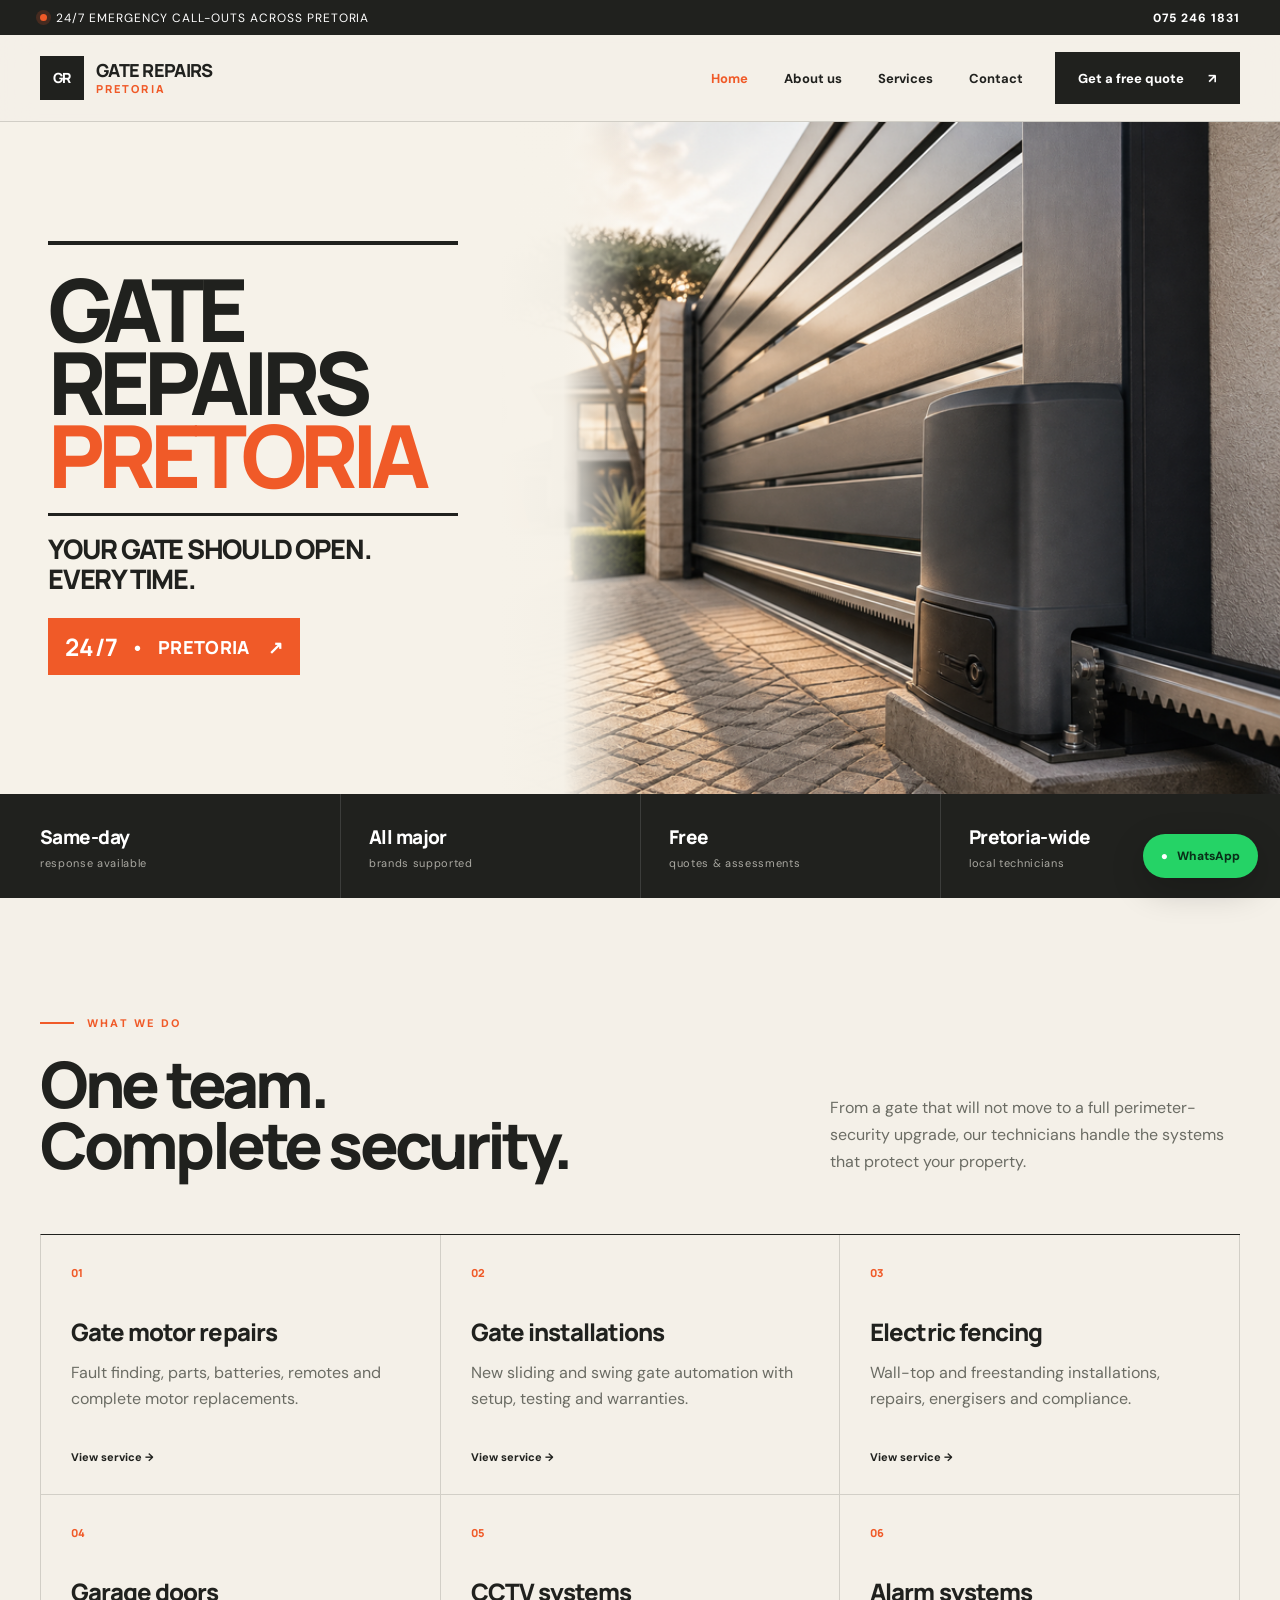
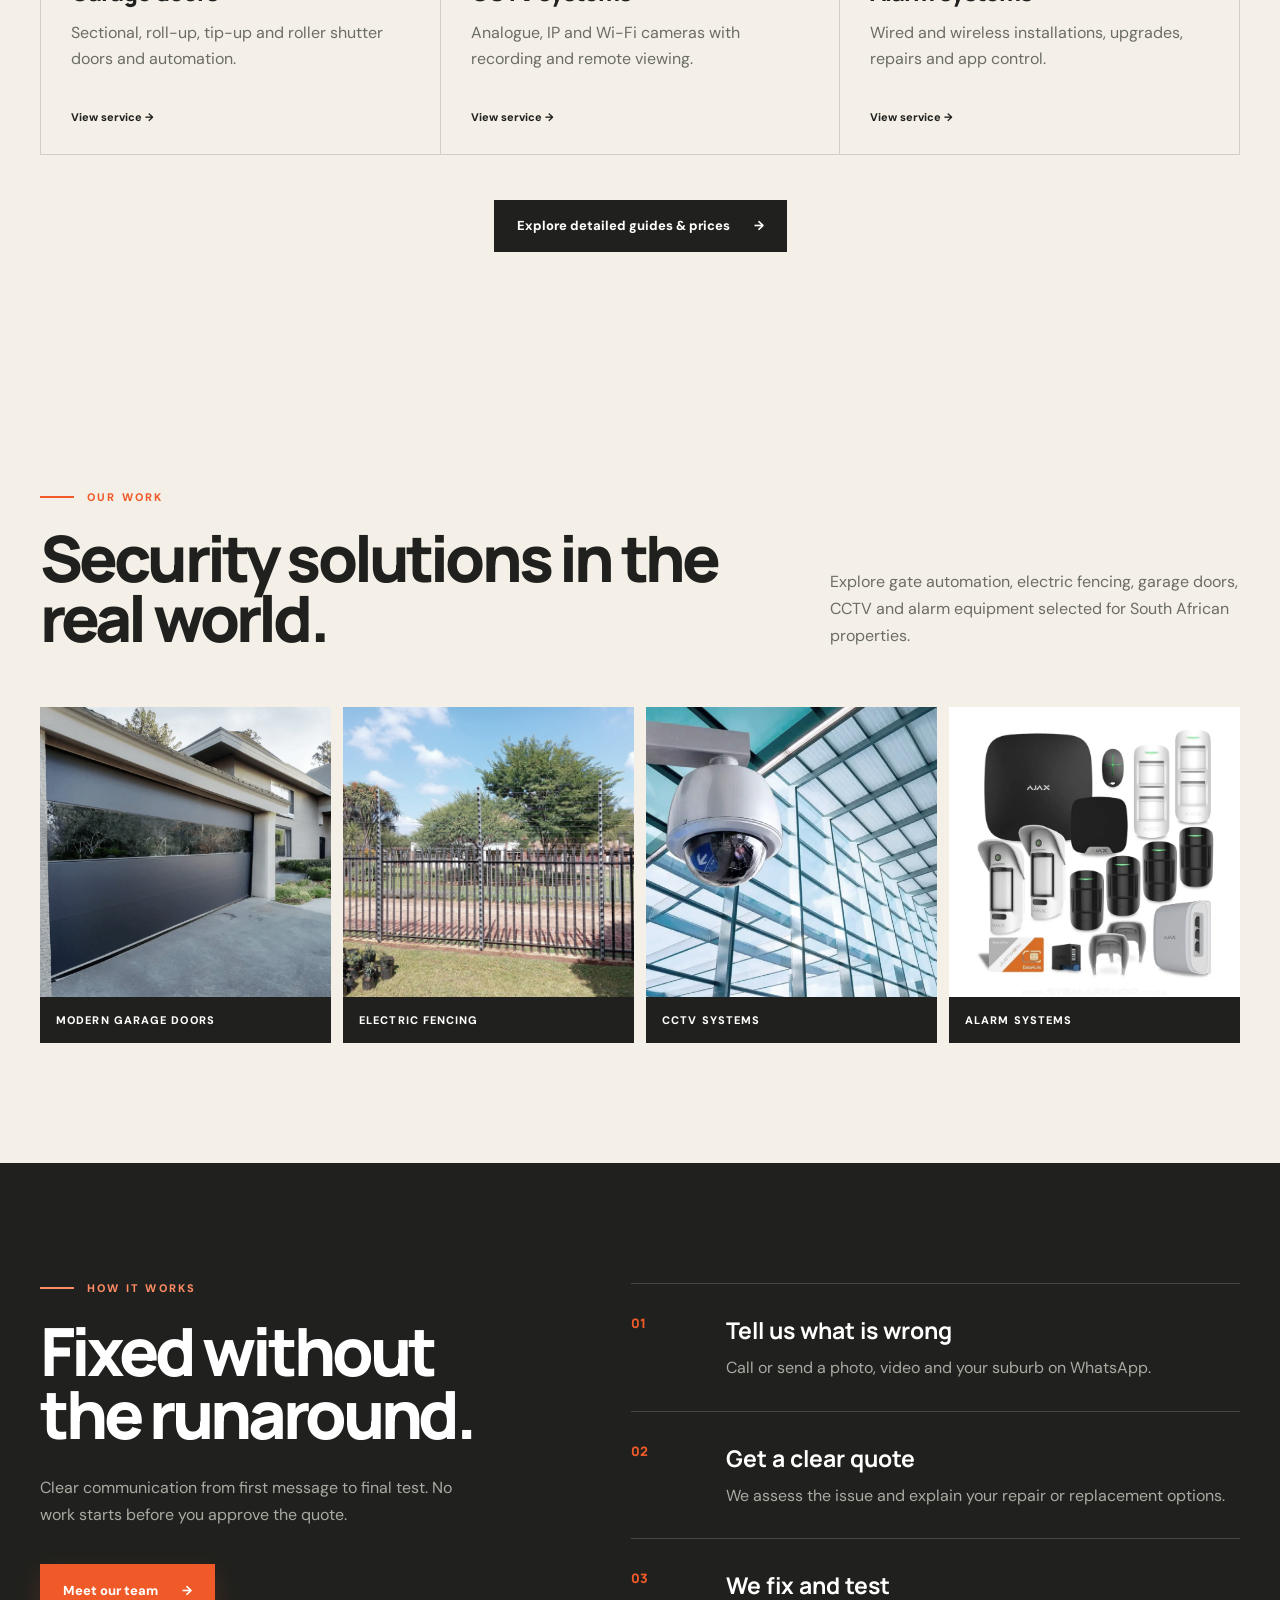
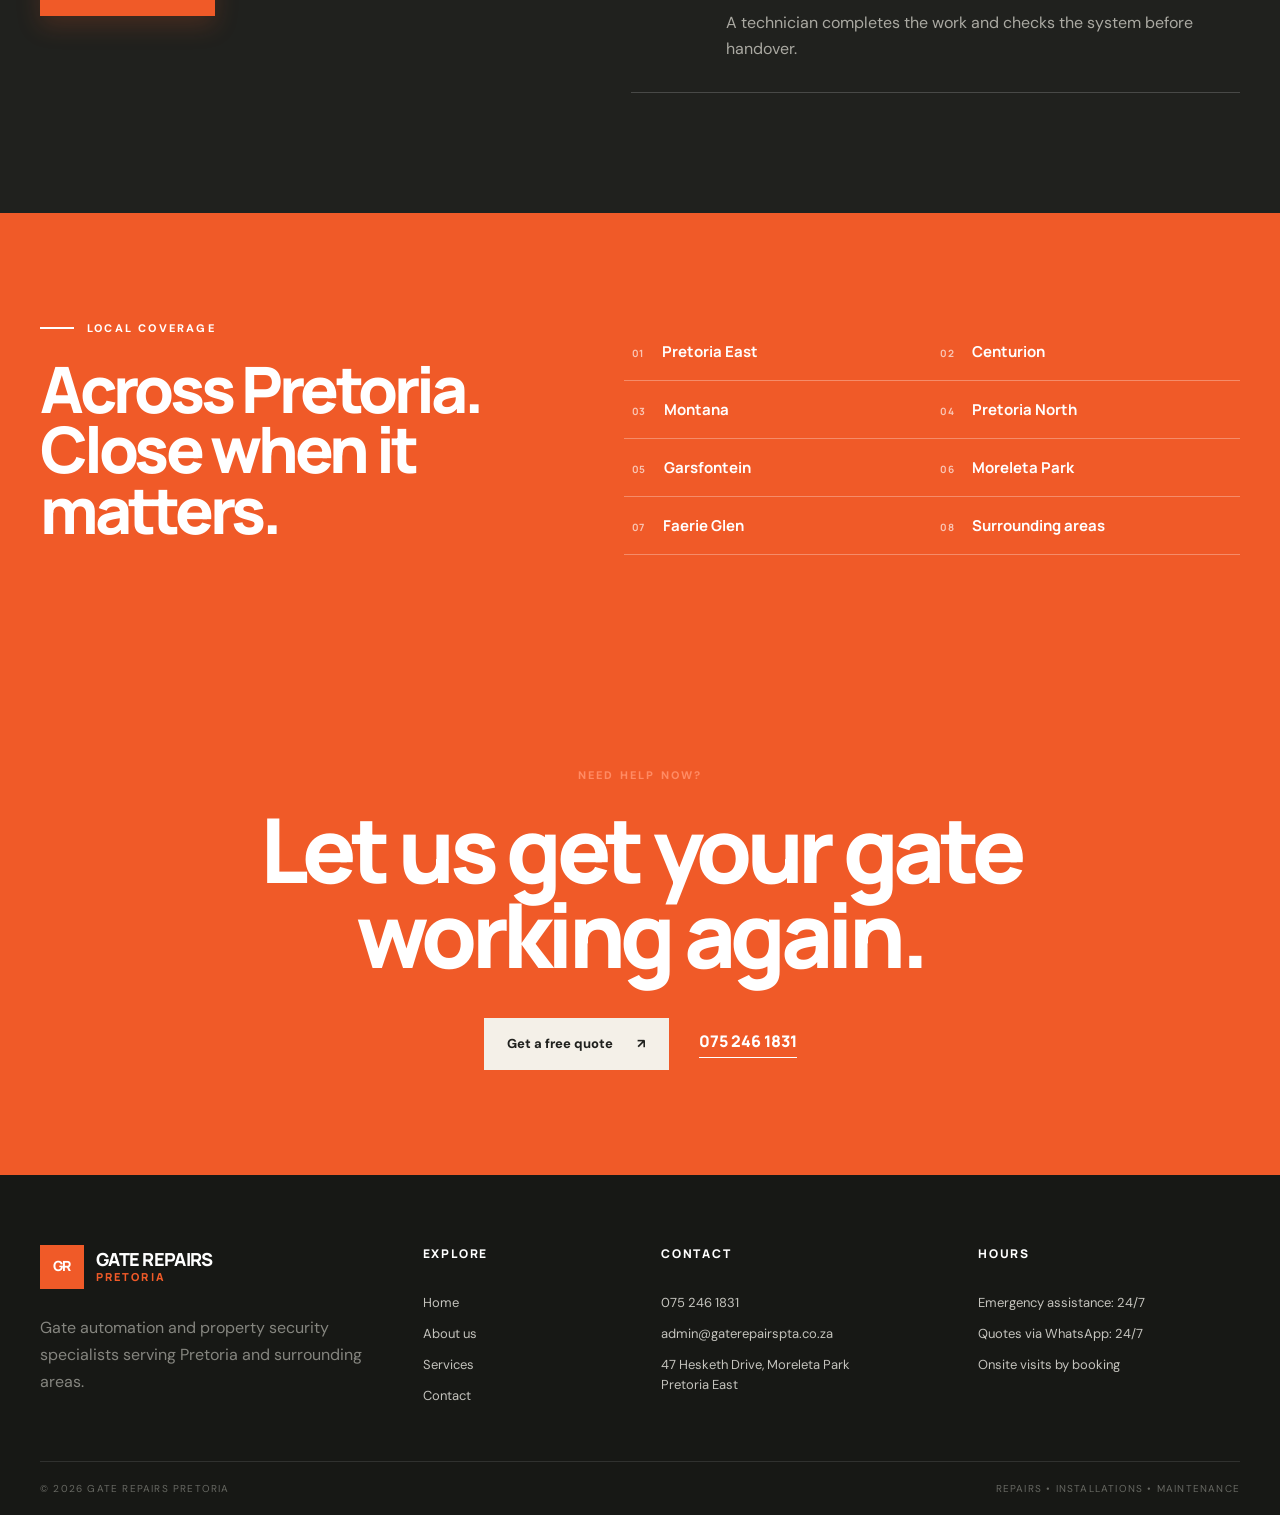
==== commit 74cad044: "Use expanded service image library" ====
--- a/index.html
+++ b/index.html
@@ -45,6 +45,8 @@
       </div><div class="center-link"><a class="button button-dark" href="services.html">Explore detailed guides &amp; prices <span>→</span></a></div>
     </div></section>
 
+    <section class="section home-projects"><div class="shell"><div class="section-heading"><div><p class="eyebrow">Our work</p><h2>Security solutions in the real world.</h2></div><p>Explore gate automation, electric fencing, garage doors, CCTV and alarm equipment selected for South African properties.</p></div><div class="about-gallery"><figure><img src="images/garage-doors/modern-aluminium-door.jpg" alt="Modern aluminium and glass garage door" loading="lazy"><figcaption>Modern garage doors</figcaption></figure><figure><img src="images/electric-fence/freestanding-installation.jpg" alt="Freestanding electric fence installation" loading="lazy"><figcaption>Electric fencing</figcaption></figure><figure><img src="images/cctv/dome-camera-installation.jpg" alt="Commercial dome security camera" loading="lazy"><figcaption>CCTV systems</figcaption></figure><figure><img src="images/alarms/ajax-kit.jpg" alt="Ajax wireless alarm equipment" loading="lazy"><figcaption>Alarm systems</figcaption></figure></div></div></section>
+
     <section class="section process"><div class="shell process-grid"><div class="process-intro"><p class="eyebrow light">How it works</p><h2>Fixed without the runaround.</h2><p>Clear communication from first message to final test. No work starts before you approve the quote.</p><a class="button button-orange" href="about.html">Meet our team <span>→</span></a></div><ol class="steps"><li><span>01</span><div><h3>Tell us what is wrong</h3><p>Call or send a photo, video and your suburb on WhatsApp.</p></div></li><li><span>02</span><div><h3>Get a clear quote</h3><p>We assess the issue and explain your repair or replacement options.</p></div></li><li><span>03</span><div><h3>We fix and test</h3><p>A technician completes the work and checks the system before handover.</p></div></li></ol></div></section>
 
     <section class="areas"><div class="shell areas-grid"><div><p class="eyebrow light">Local coverage</p><h2>Across Pretoria.<br>Close when it matters.</h2></div><div class="area-list"><span><b>01</b>Pretoria East</span><span><b>02</b>Centurion</span><span><b>03</b>Montana</span><span><b>04</b>Pretoria North</span><span><b>05</b>Garsfontein</span><span><b>06</b>Moreleta Park</span><span><b>07</b>Faerie Glen</span><span><b>08</b>Surrounding areas</span></div></div></section>
--- a/styles.css
+++ b/styles.css
@@ -229,6 +229,7 @@
 .about-gallery img { height:290px; object-fit:cover; filter:saturate(.7); transition:transform .45s ease; }
 .about-gallery figure:hover img { transform:scale(1.035); }
 .about-gallery figcaption { padding:16px; color:white; font-size:11px; font-weight:800; text-transform:uppercase; letter-spacing:.1em; }
+.about-gallery .product-frame img { object-fit:contain; padding:14px; background:white; }
 .service-directory { position:sticky; top:121px; z-index:20; color:white; background:var(--ink); border-top:1px solid rgba(255,255,255,.1); }
 .service-directory .shell { min-height:62px; display:flex; align-items:center; gap:28px; overflow-x:auto; scrollbar-width:none; }
 .service-directory .shell::-webkit-scrollbar { display:none; }
@@ -248,6 +249,18 @@
 .guide-aside { position:sticky; top:205px; align-self:start; }
 .guide-aside h2,.guide-heading h2 { margin:0; font:800 clamp(45px,5.2vw,74px)/.96 var(--font-display); letter-spacing:-.06em; }
 .guide-aside img { height:310px; object-fit:cover; margin-top:42px; filter:saturate(.65); }
+.guide-aside img.product-photo { object-fit:contain; padding:18px; background:white; filter:none; }
+.service-gallery { display:grid; gap:12px; margin:0 0 52px; }
+.service-gallery.three { grid-template-columns:repeat(3,1fr); }
+.service-gallery.four { grid-template-columns:repeat(4,1fr); }
+.service-gallery.six { grid-template-columns:repeat(3,1fr); }
+.service-gallery figure { margin:0; overflow:hidden; background:var(--ink); }
+.service-gallery img { height:260px; object-fit:cover; transition:transform .4s ease; }
+.service-gallery figure:hover img { transform:scale(1.025); }
+.service-gallery figcaption { padding:14px 16px; color:white; font-size:10px; font-weight:800; text-transform:uppercase; letter-spacing:.1em; }
+.service-gallery .product-frame img { object-fit:contain; padding:14px; background:white; }
+.alarm-product-row { display:grid; grid-template-columns:1fr 1fr; gap:12px; margin-bottom:30px; }
+.alarm-product-row img { height:210px; object-fit:contain; padding:12px; background:white; }
 .guide-lede { margin:0 0 45px; font-size:20px; line-height:1.75; color:#c3c2bc; }
 .feature-list { display:grid; grid-template-columns:1fr 1fr; border-top:1px solid rgba(255,255,255,.18); border-left:1px solid rgba(255,255,255,.18); }
 .feature-list article { padding:26px; border-right:1px solid rgba(255,255,255,.18); border-bottom:1px solid rgba(255,255,255,.18); }
@@ -325,6 +338,7 @@
   .footer-grid>div:last-child { grid-column:3; }
   .guide-layout { gap:6vw; }
   .about-gallery,.coverage-groups { grid-template-columns:1fr 1fr; }
+  .service-gallery.four { grid-template-columns:1fr 1fr; }
 }
 @media (max-width:760px) {
   .shell { width:calc(100% - 36px); }
@@ -335,15 +349,15 @@
   .nav-cta { min-height:42px; padding:0 14px; gap:10px; font-size:11px; }
   .mobile-menu { margin-left:-20px; }
   .nav-cta { display:none; }
-  .poster-hero { min-height:720px; display:flex; flex-direction:column; }
-  .poster-background { position:absolute; inset:auto 0 0; height:315px; object-position:right center; }
-  .poster-copy { position:relative; width:100%; min-height:430px; padding:52px 18px 38px; justify-content:flex-start; background:#f6f2e9; }
-  .poster-rule { width:100%; height:3px; margin-bottom:20px; }
-  .poster-rule.short { margin:17px 0 14px; }
-  .poster-copy h1 { font-size:clamp(56px,18vw,76px); line-height:.84; }
-  .poster-copy>p { font-size:21px; }
-  .poster-badge { margin-top:19px; font-size:14px; padding:10px 14px; }
-  .poster-badge strong { font-size:19px; }
+  .poster-hero { min-height:0; display:flex; flex-direction:column; }
+  .poster-background { position:relative; inset:auto; order:2; width:100%; height:auto; aspect-ratio:1/1; object-fit:cover; object-position:right center; }
+  .poster-copy { position:relative; order:1; width:100%; min-height:0; padding:38px 18px 32px; justify-content:flex-start; background:#f6f2e9; }
+  .poster-rule { width:76%; height:3px; margin-bottom:18px; }
+  .poster-rule.short { width:76%; margin:16px 0 13px; }
+  .poster-copy h1 { font-size:clamp(48px,15vw,64px); line-height:.86; letter-spacing:-.065em; }
+  .poster-copy>p { font-size:clamp(18px,5.5vw,22px); line-height:1.15; }
+  .poster-badge { margin-top:18px; gap:10px; font-size:13px; padding:10px 13px; }
+  .poster-badge strong { font-size:18px; }
   .hero-grid { display:flex; flex-direction:column; }
   .hero-copy { padding:70px 0 45px; }
   .hero h1 { font-size:clamp(48px,14vw,68px); }
@@ -387,6 +401,8 @@
   .guide-layout,.guide-heading,.two-tables,.split-info,.disclosure-grid { grid-template-columns:1fr; }
   .guide-aside { position:static; }
   .guide-aside img { height:280px; }
+  .service-gallery.three,.service-gallery.four,.service-gallery.six,.alarm-product-row { grid-template-columns:1fr; }
+  .service-gallery img { height:240px; }
   .feature-list,.alarm-brands { grid-template-columns:1fr; }
   .brand-panel { align-items:flex-start; flex-direction:column; }
   .about-gallery,.coverage-groups { grid-template-columns:1fr; }
@@ -404,4 +420,13 @@
   .footer-bottom { flex-direction:column; gap:10px; }
   .floating-whatsapp { right:14px; bottom:14px; }
 }
+@media (max-width:380px) {
+  .emergency-inner { font-size:7.5px; letter-spacing:.045em; }
+  .emergency-inner i { width:6px; height:6px; }
+  .poster-copy { padding-top:32px; }
+  .poster-copy h1 { font-size:46px; }
+  .poster-badge b { display:none; }
+  .proof-grid strong { font-size:16px; }
+  .proof-grid span { font-size:9px; }
+}
 @media (prefers-reduced-motion:reduce) { html { scroll-behavior:auto; } *,*:before,*:after { transition:none!important; } }
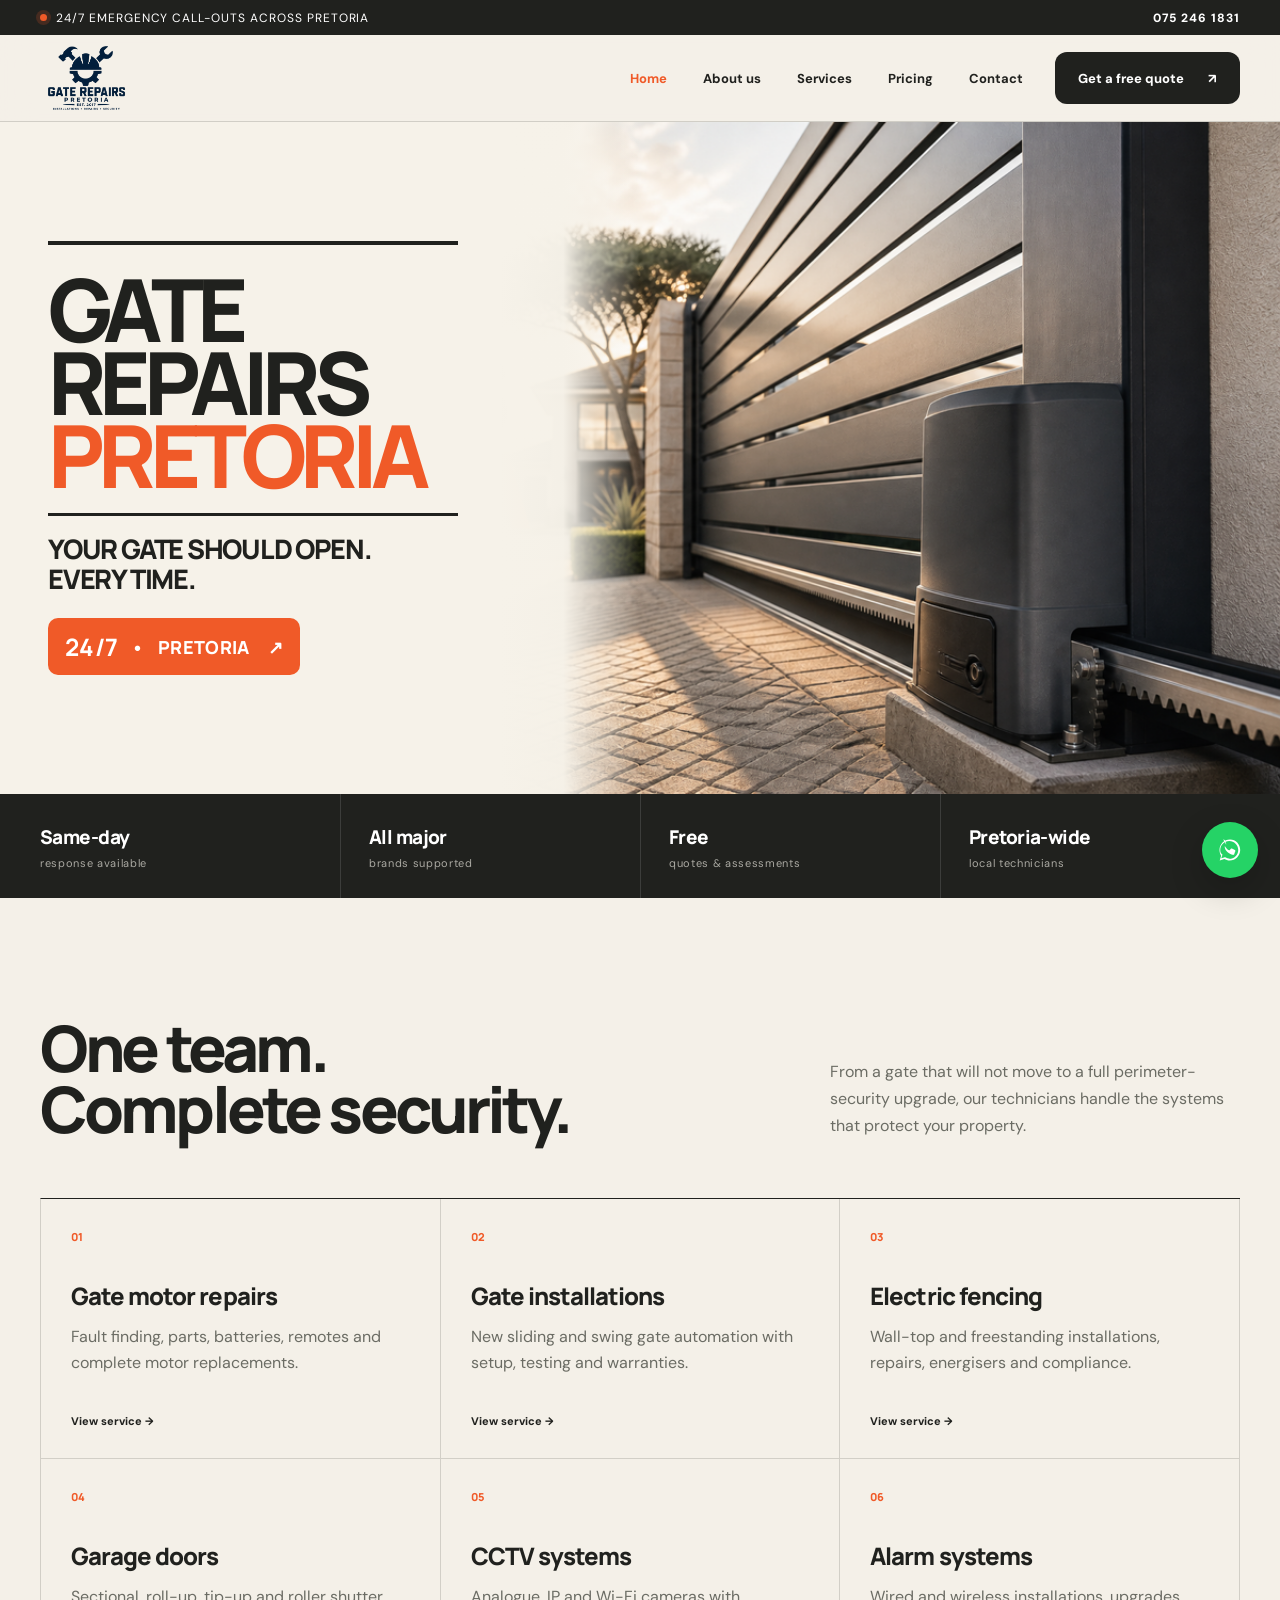
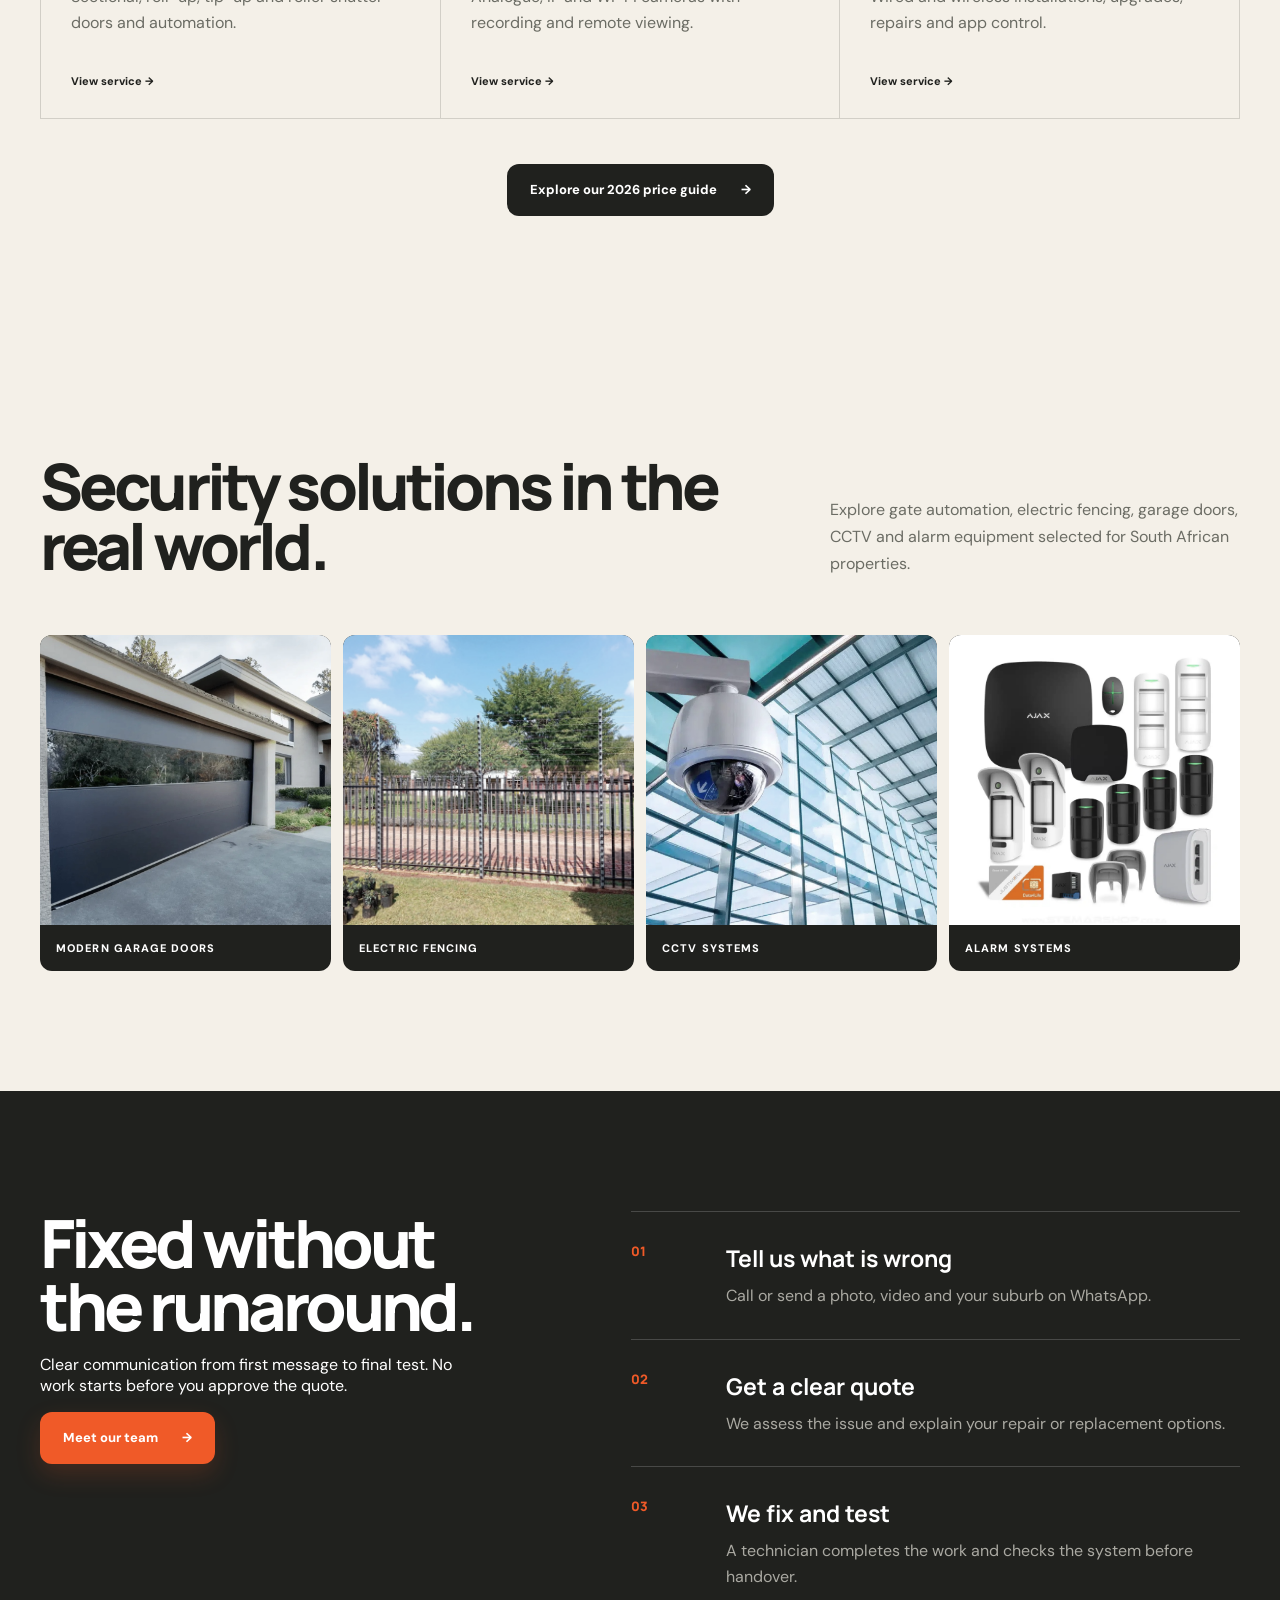
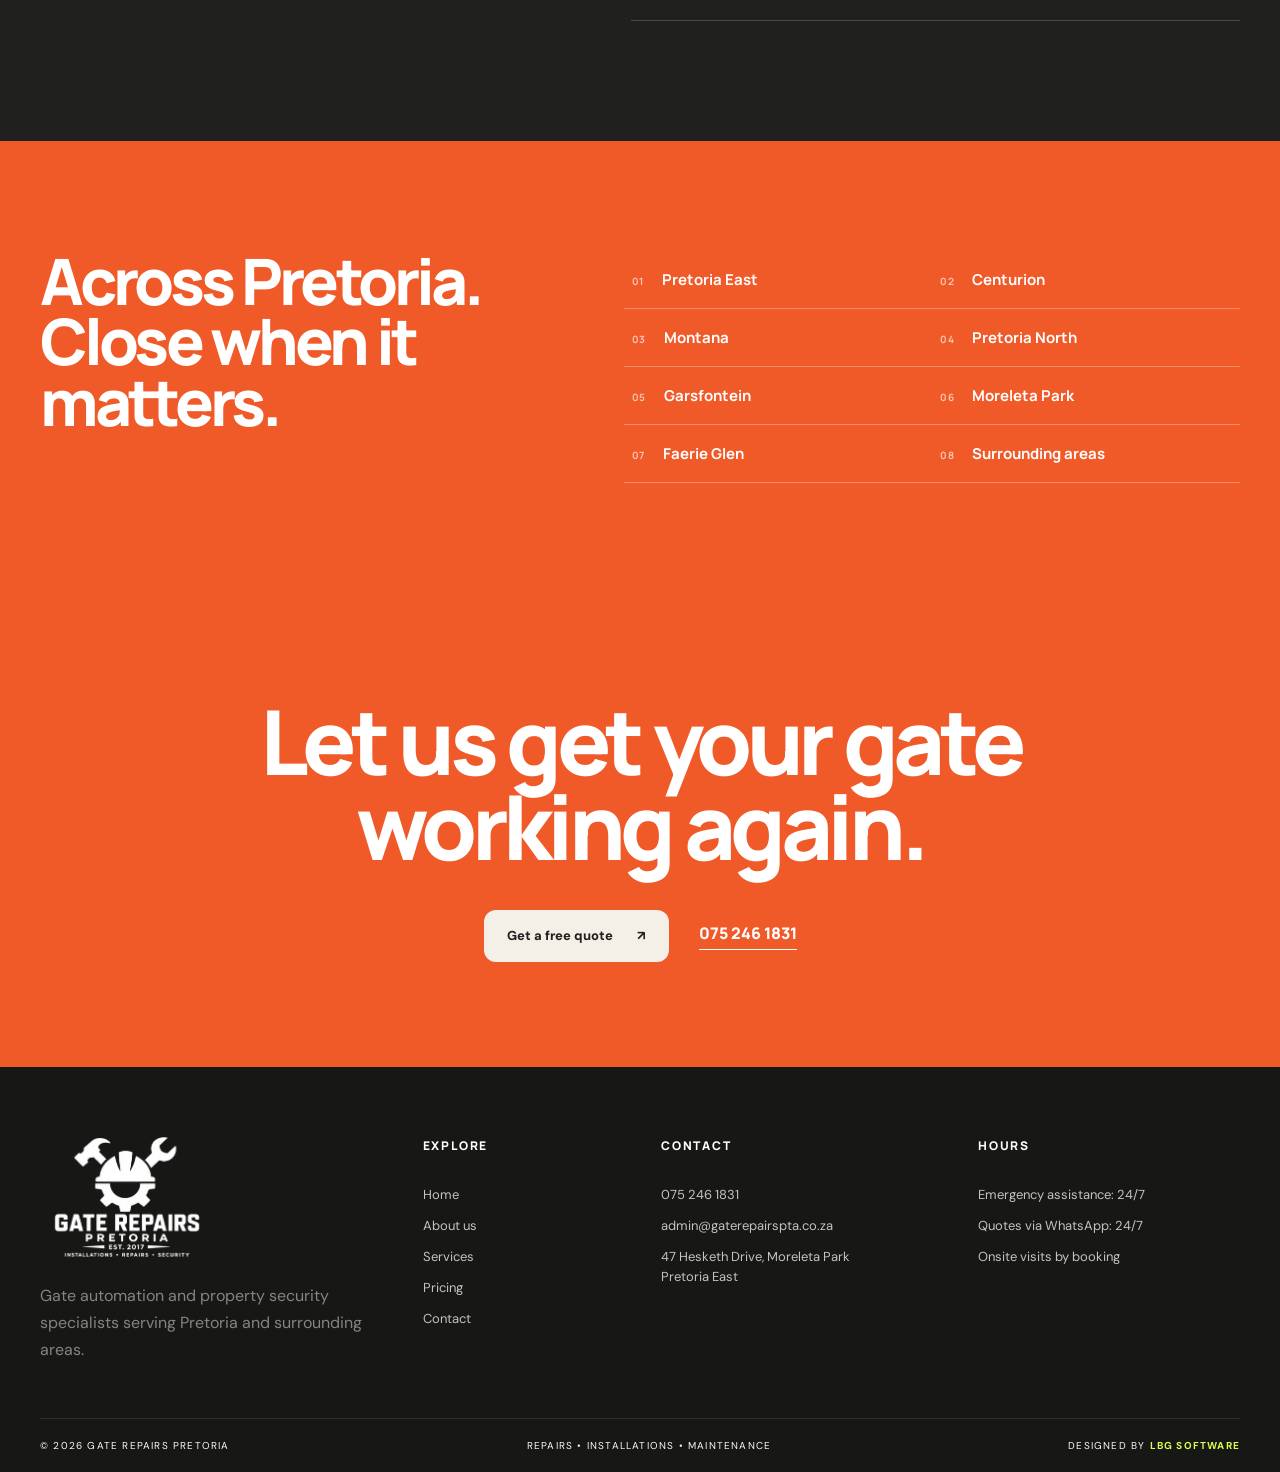
==== commit bc67d38d: "init init" ====
--- a/index.html
+++ b/index.html
@@ -1,59 +1,352 @@
 <!doctype html>
 <html lang="en">
-<head>
-  <meta charset="utf-8">
-  <meta name="viewport" content="width=device-width,initial-scale=1">
-  <title>Gate Repairs Pretoria | 24/7 Gate Motor Repairs</title>
-  <meta name="description" content="Fast gate motor repairs, electric fencing, garage doors, CCTV and alarm installations across Pretoria.">
-  <link rel="preconnect" href="https://fonts.googleapis.com">
-  <link rel="preconnect" href="https://fonts.gstatic.com" crossorigin>
-  <link href="https://fonts.googleapis.com/css2?family=DM+Sans:wght@400;500;600;700&amp;family=Manrope:wght@600;700;800&amp;display=swap" rel="stylesheet">
-  <link rel="stylesheet" href="styles.css">
-  <script src="script.js" defer></script>
-</head>
-<body>
-  <a class="skip-link" href="#content">Skip to content</a>
-  <div class="emergency-bar"><div class="shell emergency-inner"><span><i></i> 24/7 emergency call-outs across Pretoria</span><a href="tel:+27752461831">075 246 1831</a></div></div>
-  <header class="site-header"><div class="shell nav-wrap">
-    <a class="brand" href="index.html" aria-label="Gate Repairs Pretoria home"><span class="brand-mark">GR</span><span>Gate Repairs<small>Pretoria</small></span></a>
-    <nav class="desktop-nav" aria-label="Main navigation"><a data-nav href="index.html">Home</a><a data-nav href="about.html">About us</a><a data-nav href="services.html">Services</a><a data-nav href="contact.html">Contact</a></nav>
-    <a class="button button-dark nav-cta" href="https://wa.me/27752461831?text=Hi%20Gate%20Repairs%20Pretoria%2C%20I%20would%20like%20a%20free%20quote." target="_blank" rel="noreferrer">Get a free quote <span>↗</span></a>
-    <details class="mobile-menu"><summary aria-label="Open navigation"><span></span><span></span><span></span></summary><div><a data-nav href="index.html">Home</a><a data-nav href="about.html">About us</a><a data-nav href="services.html">Services</a><a data-nav href="contact.html">Contact</a></div></details>
-  </div></header>
-
-  <main id="content">
-    <section class="poster-hero" aria-labelledby="hero-title">
-      <img class="poster-background" src="images/og.png" alt="Modern sliding gate and gate motor at a Pretoria home">
-      <div class="poster-copy">
-        <div class="poster-rule"></div>
-        <h1 id="hero-title"><span>Gate</span><span>Repairs</span><em>Pretoria</em></h1>
-        <div class="poster-rule short"></div>
-        <p>Your gate should open.<br>Every time.</p>
-        <a class="poster-badge" href="https://wa.me/27752461831?text=Hi%20Gate%20Repairs%20Pretoria%2C%20I%20would%20like%20a%20free%20quote." target="_blank" rel="noreferrer"><strong>24/7</strong><span>•</span>Pretoria <b>↗</b></a>
+  <head>
+    <meta charset="utf-8" />
+    <meta name="viewport" content="width=device-width,initial-scale=1" />
+    <title>Gate Repairs Pretoria | 24/7 Gate Motor Repairs &amp; Installation</title>
+    <meta name="description" content="Expert gate motor repairs, electric fencing, garage doors, CCTV and alarm systems in Pretoria. 24/7 emergency callouts. Licensed technicians. Free quotes." />
+    <meta name="keywords" content="gate repairs Pretoria, gate motor repairs, electric fence installation, garage door repair, CCTV installation, alarm systems Pretoria" />
+    <meta name="robots" content="index, follow, max-snippet:-1, max-image-preview:large, max-video-preview:-1" />
+    <link rel="icon" type="image/png" href="favicon.png" />
+    <link rel="apple-touch-icon" href="favicon.png" />
+    <meta property="og:image" content="https://www.gaterepairspta.co.za/logo.png" />
+    <meta name="twitter:image" content="https://www.gaterepairspta.co.za/logo.png" />
+    <meta property="og:description" content="Expert gate motor repairs, electric fencing, garage doors, CCTV and alarm systems in Pretoria. 24/7 emergency callouts. Free quotes." />
+    <meta property="og:type" content="website" />
+    <meta property="og:url" content="https://www.gaterepairspta.co.za/" />
+    <meta name="twitter:card" content="summary_large_image" />
+    <meta name="twitter:title" content="Gate Repairs Pretoria | 24/7 Gate Motor Repairs" />
+    <meta name="twitter:description" content="Expert gate motor repairs, electric fencing, garage doors, CCTV and alarm systems. 24/7 emergency service." />
+    <link rel="preconnect" href="https://fonts.googleapis.com" />
+    <link rel="preconnect" href="https://fonts.gstatic.com" crossorigin />
+    <link href="https://fonts.googleapis.com/css2?family=DM+Sans:wght@400;500;600;700&amp;family=Manrope:wght@600;700;800&amp;display=swap" rel="stylesheet" />
+    <link rel="stylesheet" href="styles.css" />
+    <link rel="icon" type="image/png" href="logo.png">
+    <link rel="apple-touch-icon" href="logo.png">
+    <script type="application/ld+json">{"@context":"https://schema.org","@type":"LocalBusiness","name":"Gate Repairs Pretoria","description":"Gate automation and property security specialists","url":"https://www.gaterepairspta.co.za","telephone":"+27752461831","email":"admin@gaterepairspta.co.za","address":{"@type":"PostalAddress","streetAddress":"47 Hesketh Drive, Moreleta Park","addressLocality":"Pretoria East","addressRegion":"GP","postalCode":"0081","addressCountry":"ZA"},"geo":{"@type":"GeoCoordinates","latitude":"-25.7461","longitude":"28.2622"},"areaServed":{"@type":"City","name":"Pretoria"},"hoursOfOperation":{"@type":"OpeningHoursSpecification","dayOfWeek":["Monday","Tuesday","Wednesday","Thursday","Friday","Saturday","Sunday"],"opens":"00:00","closes":"23:59"},"priceRange":"R","sameAs":["https://wa.me/27752461831"],"knowsAbout":["Gate motors","Electric fencing","Garage doors","CCTV systems","Alarm systems"]}</script>
+    <script src="script.js" defer></script>
+  </head>
+  <body>
+    <a class="skip-link" href="#content">Skip to content</a>
+    <div class="emergency-bar">
+      <div class="shell emergency-inner">
+        <span><i></i> 24/7 emergency call-outs across Pretoria</span
+        ><a href="tel:+27752461831">075 246 1831</a>
       </div>
-    </section>
-    <section class="proof"><div class="shell proof-grid"><div><strong>Same-day</strong><span>response available</span></div><div><strong>All major</strong><span>brands supported</span></div><div><strong>Free</strong><span>quotes &amp; assessments</span></div><div><strong>Pretoria-wide</strong><span>local technicians</span></div></div></section>
-
-    <section class="section services"><div class="shell"><div class="section-heading"><div><p class="eyebrow">What we do</p><h2>One team.<br>Complete security.</h2></div><p>From a gate that will not move to a full perimeter-security upgrade, our technicians handle the systems that protect your property.</p></div>
-      <div class="overview-grid">
-        <article><span>01</span><h3>Gate motor repairs</h3><p>Fault finding, parts, batteries, remotes and complete motor replacements.</p><a href="services.html#gate-motors">View service →</a></article>
-        <article><span>02</span><h3>Gate installations</h3><p>New sliding and swing gate automation with setup, testing and warranties.</p><a href="services.html#gate-motors">View service →</a></article>
-        <article><span>03</span><h3>Electric fencing</h3><p>Wall-top and freestanding installations, repairs, energisers and compliance.</p><a href="services.html#electric-fencing">View service →</a></article>
-        <article><span>04</span><h3>Garage doors</h3><p>Sectional, roll-up, tip-up and roller shutter doors and automation.</p><a href="services.html#garage-doors">View service →</a></article>
-        <article><span>05</span><h3>CCTV systems</h3><p>Analogue, IP and Wi-Fi cameras with recording and remote viewing.</p><a href="services.html#cctv">View service →</a></article>
-        <article><span>06</span><h3>Alarm systems</h3><p>Wired and wireless installations, upgrades, repairs and app control.</p><a href="services.html#alarms">View service →</a></article>
-      </div><div class="center-link"><a class="button button-dark" href="services.html">Explore detailed guides &amp; prices <span>→</span></a></div>
-    </div></section>
-
-    <section class="section home-projects"><div class="shell"><div class="section-heading"><div><p class="eyebrow">Our work</p><h2>Security solutions in the real world.</h2></div><p>Explore gate automation, electric fencing, garage doors, CCTV and alarm equipment selected for South African properties.</p></div><div class="about-gallery"><figure><img src="images/garage-doors/modern-aluminium-door.jpg" alt="Modern aluminium and glass garage door" loading="lazy"><figcaption>Modern garage doors</figcaption></figure><figure><img src="images/electric-fence/freestanding-installation.jpg" alt="Freestanding electric fence installation" loading="lazy"><figcaption>Electric fencing</figcaption></figure><figure><img src="images/cctv/dome-camera-installation.jpg" alt="Commercial dome security camera" loading="lazy"><figcaption>CCTV systems</figcaption></figure><figure><img src="images/alarms/ajax-kit.jpg" alt="Ajax wireless alarm equipment" loading="lazy"><figcaption>Alarm systems</figcaption></figure></div></div></section>
-
-    <section class="section process"><div class="shell process-grid"><div class="process-intro"><p class="eyebrow light">How it works</p><h2>Fixed without the runaround.</h2><p>Clear communication from first message to final test. No work starts before you approve the quote.</p><a class="button button-orange" href="about.html">Meet our team <span>→</span></a></div><ol class="steps"><li><span>01</span><div><h3>Tell us what is wrong</h3><p>Call or send a photo, video and your suburb on WhatsApp.</p></div></li><li><span>02</span><div><h3>Get a clear quote</h3><p>We assess the issue and explain your repair or replacement options.</p></div></li><li><span>03</span><div><h3>We fix and test</h3><p>A technician completes the work and checks the system before handover.</p></div></li></ol></div></section>
-
-    <section class="areas"><div class="shell areas-grid"><div><p class="eyebrow light">Local coverage</p><h2>Across Pretoria.<br>Close when it matters.</h2></div><div class="area-list"><span><b>01</b>Pretoria East</span><span><b>02</b>Centurion</span><span><b>03</b>Montana</span><span><b>04</b>Pretoria North</span><span><b>05</b>Garsfontein</span><span><b>06</b>Moreleta Park</span><span><b>07</b>Faerie Glen</span><span><b>08</b>Surrounding areas</span></div></div></section>
-    <section class="cta-section"><div class="shell cta-inner"><p class="eyebrow light">Need help now?</p><h2>Let us get your gate<br>working again.</h2><div><a class="button button-light" href="https://wa.me/27752461831?text=Hi%20Gate%20Repairs%20Pretoria%2C%20I%20would%20like%20a%20free%20quote." target="_blank" rel="noreferrer">Get a free quote <span>↗</span></a><a class="cta-call" href="tel:+27752461831">075 246 1831</a></div></div></section>
-  </main>
-
-  <footer><div class="shell footer-grid"><div><a class="brand brand-light" href="index.html"><span class="brand-mark">GR</span><span>Gate Repairs<small>Pretoria</small></span></a><p>Gate automation and property security specialists serving Pretoria and surrounding areas.</p></div><div><h3>Explore</h3><a href="index.html">Home</a><a href="about.html">About us</a><a href="services.html">Services</a><a href="contact.html">Contact</a></div><div><h3>Contact</h3><a href="tel:+27752461831">075 246 1831</a><a href="mailto:admin@gaterepairspta.co.za">admin@gaterepairspta.co.za</a><span>47 Hesketh Drive, Moreleta Park<br>Pretoria East</span></div><div><h3>Hours</h3><span>Emergency assistance: 24/7</span><span>Quotes via WhatsApp: 24/7</span><span>Onsite visits by booking</span></div></div><div class="shell footer-bottom"><span>© <span data-year></span> Gate Repairs Pretoria</span><span>Repairs • Installations • Maintenance</span></div></footer>
-  <a class="floating-whatsapp" href="https://wa.me/27752461831?text=Hi%20Gate%20Repairs%20Pretoria%2C%20I%20would%20like%20a%20free%20quote." target="_blank" rel="noreferrer" aria-label="Chat on WhatsApp"><span>●</span> WhatsApp</a>
-</body>
+    </div>
+    <header class="site-header">
+      <div class="shell nav-wrap">
+        <a
+          class="brand"
+          href="index.html"
+          aria-label="Gate Repairs Pretoria home"
+          ><img src="logo.png" alt="Gate Repairs Pretoria" class="logo-image" /></a
+        >
+        <nav class="desktop-nav" aria-label="Main navigation">
+          <a data-nav href="index.html">Home</a
+          ><a data-nav href="about.html">About us</a
+          ><a data-nav href="services.html">Services</a
+          ><a data-nav href="pricing.html">Pricing</a
+          ><a data-nav href="contact.html">Contact</a>
+        </nav>
+        <a
+          class="button button-dark nav-cta"
+          href="https://wa.me/27752461831?text=Hi%20Gate%20Repairs%20Pretoria%2C%20I%20would%20like%20a%20free%20quote."
+          target="_blank"
+          rel="noreferrer"
+          >Get a free quote <span>↗</span></a
+        >
+        <details class="mobile-menu">
+          <summary aria-label="Open navigation">
+            <span></span><span></span><span></span>
+          </summary>
+          <div>
+            <a data-nav href="index.html">Home</a
+            ><a data-nav href="about.html">About us</a
+            ><a data-nav href="services.html">Services</a
+            ><a data-nav href="pricing.html">Pricing</a
+            ><a data-nav href="contact.html">Contact</a>
+          </div>
+        </details>
+      </div>
+    </header>
+
+    <main id="content">
+      <section class="poster-hero" aria-labelledby="hero-title">
+        <img
+          class="poster-background"
+          src="images/og.png"
+          alt="Modern sliding gate and gate motor at a Pretoria home"
+        />
+        <div class="poster-copy">
+          <div class="poster-rule"></div>
+          <h1 id="hero-title">
+            <span>Gate</span><span>Repairs</span><em>Pretoria</em>
+          </h1>
+          <div class="poster-rule short"></div>
+          <p>Your gate should open.<br />Every time.</p>
+          <a
+            class="poster-badge"
+            href="https://wa.me/27752461831?text=Hi%20Gate%20Repairs%20Pretoria%2C%20I%20would%20like%20a%20free%20quote."
+            target="_blank"
+            rel="noreferrer"
+            ><strong>24/7</strong><span>•</span>Pretoria <b>↗</b></a
+          >
+        </div>
+      </section>
+      <section class="proof">
+        <div class="shell proof-grid">
+          <div><strong>Same-day</strong><span>response available</span></div>
+          <div><strong>All major</strong><span>brands supported</span></div>
+          <div><strong>Free</strong><span>quotes &amp; assessments</span></div>
+          <div>
+            <strong>Pretoria-wide</strong><span>local technicians</span>
+          </div>
+        </div>
+      </section>
+
+      <section class="section services">
+        <div class="shell">
+          <div class="section-heading">
+            <div>
+              <h2>One team.<br />Complete security.</h2>
+            </div>
+            <p>
+              From a gate that will not move to a full perimeter-security
+              upgrade, our technicians handle the systems that protect your
+              property.
+            </p>
+          </div>
+          <div class="overview-grid">
+            <article>
+              <span>01</span>
+              <h3>Gate motor repairs</h3>
+              <p>
+                Fault finding, parts, batteries, remotes and complete motor
+                replacements.
+              </p>
+              <a href="services.html#gate-motors">View service →</a>
+            </article>
+            <article>
+              <span>02</span>
+              <h3>Gate installations</h3>
+              <p>
+                New sliding and swing gate automation with setup, testing and
+                warranties.
+              </p>
+              <a href="services.html#gate-motors">View service →</a>
+            </article>
+            <article>
+              <span>03</span>
+              <h3>Electric fencing</h3>
+              <p>
+                Wall-top and freestanding installations, repairs, energisers and
+                compliance.
+              </p>
+              <a href="services.html#electric-fencing">View service →</a>
+            </article>
+            <article>
+              <span>04</span>
+              <h3>Garage doors</h3>
+              <p>
+                Sectional, roll-up, tip-up and roller shutter doors and
+                automation.
+              </p>
+              <a href="services.html#garage-doors">View service →</a>
+            </article>
+            <article>
+              <span>05</span>
+              <h3>CCTV systems</h3>
+              <p>
+                Analogue, IP and Wi-Fi cameras with recording and remote
+                viewing.
+              </p>
+              <a href="services.html#cctv">View service →</a>
+            </article>
+            <article>
+              <span>06</span>
+              <h3>Alarm systems</h3>
+              <p>
+                Wired and wireless installations, upgrades, repairs and app
+                control.
+              </p>
+              <a href="services.html#alarms">View service →</a>
+            </article>
+          </div>
+          <div class="center-link">
+            <a class="button button-dark" href="pricing.html"
+              >Explore our 2026 price guide <span>→</span></a
+            >
+          </div>
+        </div>
+      </section>
+
+      <section class="section home-projects">
+        <div class="shell">
+          <div class="section-heading">
+            <div>
+              <h2>Security solutions in the real world.</h2>
+            </div>
+            <p>
+              Explore gate automation, electric fencing, garage doors, CCTV and
+              alarm equipment selected for South African properties.
+            </p>
+          </div>
+          <div class="about-gallery">
+            <figure>
+              <img
+                src="images/garage-doors/modern-aluminium-door.jpg"
+                alt="Modern aluminium and glass garage door"
+                loading="lazy"
+              />
+              <figcaption>Modern garage doors</figcaption>
+            </figure>
+            <figure>
+              <img
+                src="images/electric-fence/freestanding-installation.jpg"
+                alt="Freestanding electric fence installation"
+                loading="lazy"
+              />
+              <figcaption>Electric fencing</figcaption>
+            </figure>
+            <figure>
+              <img
+                src="images/cctv/dome-camera-installation.jpg"
+                alt="Commercial dome security camera"
+                loading="lazy"
+              />
+              <figcaption>CCTV systems</figcaption>
+            </figure>
+            <figure>
+              <img
+                src="images/alarms/ajax-kit.jpg"
+                alt="Ajax wireless alarm equipment"
+                loading="lazy"
+              />
+              <figcaption>Alarm systems</figcaption>
+            </figure>
+          </div>
+        </div>
+      </section>
+
+      <section class="section process">
+        <div class="shell process-grid">
+          <div class="process-intro">
+            <h2>Fixed without the runaround.</h2>
+            <p>
+              Clear communication from first message to final test. No work
+              starts before you approve the quote.
+            </p>
+            <a class="button button-orange" href="about.html"
+              >Meet our team <span>→</span></a
+            >
+          </div>
+          <ol class="steps">
+            <li>
+              <span>01</span>
+              <div>
+                <h3>Tell us what is wrong</h3>
+                <p>Call or send a photo, video and your suburb on WhatsApp.</p>
+              </div>
+            </li>
+            <li>
+              <span>02</span>
+              <div>
+                <h3>Get a clear quote</h3>
+                <p>
+                  We assess the issue and explain your repair or replacement
+                  options.
+                </p>
+              </div>
+            </li>
+            <li>
+              <span>03</span>
+              <div>
+                <h3>We fix and test</h3>
+                <p>
+                  A technician completes the work and checks the system before
+                  handover.
+                </p>
+              </div>
+            </li>
+          </ol>
+        </div>
+      </section>
+
+      <section class="areas">
+        <div class="shell areas-grid">
+          <div>
+            <h2>Across Pretoria.<br />Close when it matters.</h2>
+          </div>
+          <div class="area-list">
+            <span><b>01</b>Pretoria East</span><span><b>02</b>Centurion</span
+            ><span><b>03</b>Montana</span><span><b>04</b>Pretoria North</span
+            ><span><b>05</b>Garsfontein</span><span><b>06</b>Moreleta Park</span
+            ><span><b>07</b>Faerie Glen</span
+            ><span><b>08</b>Surrounding areas</span>
+          </div>
+        </div>
+      </section>
+      <section class="cta-section">
+        <div class="shell cta-inner">
+          <h2>Let us get your gate<br />working again.</h2>
+          <div>
+            <a
+              class="button button-light"
+              href="https://wa.me/27752461831?text=Hi%20Gate%20Repairs%20Pretoria%2C%20I%20would%20like%20a%20free%20quote."
+              target="_blank"
+              rel="noreferrer"
+              >Get a free quote <span>↗</span></a
+            ><a class="cta-call" href="tel:+27752461831">075 246 1831</a>
+          </div>
+        </div>
+      </section>
+    </main>
+
+    <footer>
+      <div class="shell footer-grid">
+        <div>
+          <a class="brand brand-light" href="index.html"
+            ><img src="logo.png" alt="Gate Repairs Pretoria" class="logo-image logo-footer" /></a
+          >
+          <p>
+            Gate automation and property security specialists serving Pretoria
+            and surrounding areas.
+          </p>
+        </div>
+        <div>
+          <h3>Explore</h3>
+          <a href="index.html">Home</a><a href="about.html">About us</a
+          ><a href="services.html">Services</a
+          ><a href="pricing.html">Pricing</a
+          ><a href="contact.html">Contact</a>
+        </div>
+        <div>
+          <h3>Contact</h3>
+          <a href="tel:+27752461831">075 246 1831</a
+          ><a href="mailto:admin@gaterepairspta.co.za"
+            >admin@gaterepairspta.co.za</a
+          ><span>47 Hesketh Drive, Moreleta Park<br />Pretoria East</span>
+        </div>
+        <div>
+          <h3>Hours</h3>
+          <span>Emergency assistance: 24/7</span
+          ><span>Quotes via WhatsApp: 24/7</span
+          ><span>Onsite visits by booking</span>
+        </div>
+      </div>
+      <div class="shell footer-bottom">
+        <span>© <span data-year></span> Gate Repairs Pretoria</span
+        ><span>Repairs • Installations • Maintenance</span
+        ><span>Designed by <a href="https://lbgsoftware.com" target="_blank" rel="noreferrer">LBG Software</a></span>
+      </div>
+    </footer>
+    <a
+      class="floating-whatsapp"
+      href="https://wa.me/27752461831?text=Hi%20Gate%20Repairs%20Pretoria%2C%20I%20would%20like%20a%20free%20quote."
+      target="_blank"
+      rel="noreferrer"
+      aria-label="Chat on WhatsApp"
+      ><svg xmlns="http://www.w3.org/2000/svg" viewBox="0 0 32 32" width="20" height="20" fill="currentColor"><path d="M16 2C8.3 2 2 8.3 2 16c0 2.8.8 5.4 2.2 7.6L2.3 30l6.1-2c2.1 1.2 4.6 2 7.2 2 7.7 0 14-6.3 14-14S23.7 2 16 2zm0 25.5c-2.3 0-4.5-.6-6.4-1.7l-.5-.3-4.8 1.6 1.6-4.8-.3-.5C3.6 20.5 3 18.3 3 16c0-6.6 5.4-12 12-12s12 5.4 12 12-5.4 12-12 12z"/><path d="M11 9c-.3 0-.8.1-1.2.6-.4.5-.8 1.3-.8 2.5 0 1.4.7 3 1.5 4.1.8 1.1 2.6 3.4 6 5 1.1.6 2 1 2.7 1.2.6.2 1.2.2 1.7 0 .5-.2.8-.5.9-1 .2-1 1-3.1 1.3-3.6.3-.5.3-1 0-1.3-.3-.3-.8-.5-1.3-.8-.5-.3-2.9-1.4-3.4-1.6-.5-.2-1-.1-1.2.2l-.4.5c-.3.3-.6.8-1 1.2-.4.4-.8.5-1.3.3-.5-.2-1.8-1-3-2.4-1.1-1-1.8-2.3-2.1-2.8-.1-.3-.1-.8.2-1.1.3-.3.6-.8 1-1.2.3-.4.4-1.1.2-1.7-.2-.6-1-2.6-1.4-3.5-.3-1-.7-1.3-1.2-1.4-.4 0-.8-.1-1.2-.1z"/></svg></a>
+  </body>
 </html>
--- a/styles.css
+++ b/styles.css
@@ -1,432 +1,2249 @@
-:root { --cream:#f4f0e8; --paper:#fbf9f4; --ink:#20211e; --orange:#f05a28; --muted:#6b6c64; --line:rgba(32,33,30,.16); --font-display:"Manrope",Arial,sans-serif; --font-body:"DM Sans",Arial,sans-serif; }
-* { box-sizing:border-box; }
-html { scroll-behavior:smooth; }
-body { margin:0; background:var(--cream); color:var(--ink); font-family:var(--font-body),Arial,sans-serif; }
-a { color:inherit; text-decoration:none; }
-img { display:block; width:100%; }
-.skip-link { position:fixed; left:16px; top:-60px; z-index:100; padding:12px 18px; color:white; background:var(--orange); font-weight:800; }
-.skip-link:focus { top:16px; }
-.desktop-nav a.current { color:var(--orange); }
-.shell { width:min(1380px,calc(100% - 80px)); margin-inline:auto; }
-.emergency-bar { background:var(--ink); color:white; font-size:12px; letter-spacing:.08em; text-transform:uppercase; }
-.emergency-inner { min-height:35px; display:flex; align-items:center; justify-content:space-between; }
-.emergency-inner span { display:flex; align-items:center; gap:9px; }
-.emergency-inner i { width:7px; height:7px; border-radius:50%; background:var(--orange); box-shadow:0 0 0 4px rgba(240,90,40,.18); }
-.emergency-inner a { font-weight:800; }
-.site-header { position:sticky; top:0; z-index:30; border-bottom:1px solid var(--line); background:rgba(244,240,232,.94); backdrop-filter:blur(16px); }
-.nav-wrap { height:86px; display:flex; align-items:center; justify-content:space-between; gap:32px; }
-.brand { display:flex; align-items:center; gap:12px; font-family:var(--font-display),sans-serif; font-weight:800; line-height:.9; font-size:18px; text-transform:uppercase; letter-spacing:-.04em; }
-.brand small { display:block; color:var(--orange); font-size:11px; letter-spacing:.19em; margin-top:5px; }
-.brand-mark { display:grid; place-items:center; width:44px; height:44px; color:white; background:var(--ink); font-size:14px; letter-spacing:-.04em; }
-nav { display:flex; gap:36px; margin-left:auto; }
-nav a { font-size:13px; font-weight:700; transition:color .2s ease; }
-nav a:hover { color:var(--orange); }
-.button { min-height:52px; padding:0 22px; display:inline-flex; align-items:center; justify-content:center; gap:24px; border:1px solid transparent; font-size:13px; font-weight:800; transition:transform .22s ease,box-shadow .22s ease,background .22s ease; }
-.button:hover { transform:translateY(-2px); }
-.button-dark { color:white; background:var(--ink); }
-.button-orange { color:white; background:var(--orange); box-shadow:0 10px 25px rgba(240,90,40,.18); }
-.button-light { color:var(--ink); background:var(--cream); }
-.poster-hero { position:relative; min-height:clamp(610px,52.5vw,790px); overflow:hidden; background:#f6f2e9; }
-.poster-background { position:absolute; inset:0; width:100%; height:100%; object-fit:cover; object-position:center right; }
-.poster-copy { position:absolute; z-index:2; inset:0 auto 0 0; width:50%; display:flex; flex-direction:column; justify-content:center; padding:55px 5vw 55px max(48px,calc((100vw - 1380px)/2)); background:linear-gradient(90deg,#f6f2e9 0%,#f6f2e9 78%,rgba(246,242,233,.98) 88%,rgba(246,242,233,0) 100%); }
-.poster-rule { width:min(410px,86%); height:4px; margin-bottom:27px; background:var(--ink); }
-.poster-rule.short { margin:22px 0 18px; height:3px; }
-.poster-copy h1 { margin:0; font:800 clamp(62px,6.8vw,108px)/.84 var(--font-display); letter-spacing:-.075em; text-transform:uppercase; }
-.poster-copy h1 span,.poster-copy h1 em { display:block; }
-.poster-copy h1 em { color:var(--orange); font-style:normal; }
-.poster-copy>p { margin:0; font:800 clamp(22px,2.1vw,35px)/1.12 var(--font-display); letter-spacing:-.045em; text-transform:uppercase; }
-.poster-badge { width:max-content; margin-top:24px; display:flex; align-items:center; gap:13px; padding:12px 17px; color:white; background:var(--orange); font:800 18px var(--font-display); text-transform:uppercase; letter-spacing:.02em; transition:transform .2s ease,box-shadow .2s ease; }
-.poster-badge:hover { transform:translateY(-2px); box-shadow:0 12px 28px rgba(240,90,40,.25); }
-.poster-badge strong { font-size:24px; }
-.poster-badge b { margin-left:5px; }
-.hero { overflow:hidden; }
-.hero-grid { display:grid; grid-template-columns:52% 48%; min-height:680px; }
-.hero-copy { padding:102px 7vw 64px 0; display:flex; flex-direction:column; justify-content:center; }
-.eyebrow { margin:0 0 25px; color:var(--orange); font-size:11px; line-height:1; font-weight:800; letter-spacing:.2em; text-transform:uppercase; }
-.eyebrow:before { content:""; display:inline-block; width:34px; height:2px; background:currentColor; margin:0 13px 3px 0; }
-.eyebrow.light { color:#ff8b64; }
-.hero h1,.section h2,.areas h2,.cta-section h2 { margin:0; font-family:var(--font-display),sans-serif; font-weight:800; letter-spacing:-.06em; line-height:.95; }
-.hero h1 { font-size:clamp(54px,5.4vw,86px); }
-.hero h1 em { color:var(--orange); font-style:normal; }
-.hero-lede { max-width:650px; margin:30px 0 34px; color:var(--muted); font-size:18px; line-height:1.65; }
-.hero-actions { display:flex; align-items:center; gap:32px; }
-.text-link { font-size:14px; font-weight:800; padding-bottom:5px; border-bottom:1px solid var(--ink); }
-.text-link span { margin-left:18px; }
-.brand-list { margin-top:auto; padding-top:55px; display:flex; align-items:center; flex-wrap:wrap; gap:22px; color:#55564f; }
-.brand-list span { font-size:10px; text-transform:uppercase; letter-spacing:.16em; margin-right:10px; }
-.brand-list b { font-family:var(--font-display); font-size:12px; letter-spacing:.05em; }
-.hero-media { position:relative; min-height:680px; overflow:hidden; }
-.hero-media:after { content:""; position:absolute; inset:0; background:linear-gradient(180deg,transparent 55%,rgba(0,0,0,.32)); pointer-events:none; }
-.hero-media>img { height:100%; object-fit:cover; filter:saturate(.72) contrast(1.05); transition:transform .8s ease; }
-.hero-media:hover>img { transform:scale(1.025); }
-.availability-card { position:absolute; z-index:2; left:26px; bottom:28px; background:var(--cream); padding:18px 24px; display:flex; align-items:center; gap:14px; min-width:280px; }
-.availability-card strong,.availability-card small { display:block; }
-.availability-card strong { font-size:13px; }
-.availability-card small { color:var(--muted); font-size:11px; margin-top:4px; }
-.pulse { width:10px; height:10px; border-radius:50%; background:#34a853; box-shadow:0 0 0 5px rgba(52,168,83,.15); }
-.hero-stamp { position:absolute; z-index:3; top:0; right:0; background:var(--orange); color:white; display:flex; gap:12px; align-items:center; padding:18px 22px; }
-.hero-stamp strong { font:800 24px var(--font-display); }
-.hero-stamp span { border-left:1px solid rgba(255,255,255,.4); padding-left:12px; font-size:9px; text-transform:uppercase; letter-spacing:.12em; }
-.proof { background:var(--ink); color:white; }
-.proof-grid { display:grid; grid-template-columns:repeat(4,1fr); }
-.proof-grid div { padding:30px 0 28px 28px; border-left:1px solid rgba(255,255,255,.13); }
-.proof-grid div:first-child { padding-left:0; border-left:0; }
-.proof-grid strong,.proof-grid span { display:block; }
-.proof-grid strong { font:800 19px var(--font-display); letter-spacing:-.03em; }
-.proof-grid span { color:#aaa9a2; margin-top:6px; font-size:11px; letter-spacing:.06em; }
-.section { padding:120px 0; }
-.section-heading { display:grid; grid-template-columns:1fr 410px; gap:60px; align-items:end; margin-bottom:58px; }
-.section-heading h2,.faq-grid h2 { font-size:clamp(44px,5vw,72px); }
-.section-heading>p,.faq-grid>div>p:last-child { color:var(--muted); font-size:16px; line-height:1.7; margin:0; }
-.service-grid { display:grid; grid-template-columns:repeat(4,1fr); border-top:1px solid var(--ink); }
-.service-card { border-right:1px solid var(--line); transition:background .25s ease,color .25s ease,transform .25s ease; }
-.service-card:first-child { border-left:1px solid var(--line); }
-.service-card:hover { background:var(--ink); color:white; transform:translateY(-4px); }
-.service-image { height:235px; position:relative; overflow:hidden; }
-.service-image img { height:100%; object-fit:cover; filter:grayscale(.25); transition:transform .5s ease; }
-.service-card:hover .service-image img { transform:scale(1.05); }
-.service-image span { position:absolute; top:0; left:0; padding:12px 14px; background:var(--orange); color:white; font:800 12px var(--font-display); }
-.service-body { padding:30px 25px 34px; }
-.service-body h3 { margin:0 0 15px; font:800 21px var(--font-display); letter-spacing:-.035em; }
-.service-body p { min-height:95px; color:var(--muted); line-height:1.6; font-size:13px; }
-.service-card:hover .service-body p { color:#b5b4ae; }
-.service-body a { display:flex; justify-content:space-between; padding-top:20px; border-top:1px solid currentColor; font-size:12px; font-weight:800; }
-.process { background:var(--ink); color:white; }
-.process-grid { display:grid; grid-template-columns:.85fr 1.15fr; gap:11vw; align-items:start; }
-.process-intro h2 { font-size:clamp(45px,5.2vw,76px); }
-.process-intro>p:nth-of-type(2) { color:#aaa9a2; font-size:16px; line-height:1.7; max-width:530px; margin:28px 0 36px; }
-.steps { margin:0; padding:0; list-style:none; border-top:1px solid rgba(255,255,255,.18); }
-.steps li { display:grid; grid-template-columns:70px 1fr; gap:25px; padding:30px 0; border-bottom:1px solid rgba(255,255,255,.18); }
-.steps>li>span { color:var(--orange); font:800 13px var(--font-display); }
-.steps h3 { margin:0 0 9px; font:700 23px var(--font-display); }
-.steps p { color:#aaa9a2; margin:0; line-height:1.6; }
-.section-heading.compact h2 { font-size:clamp(44px,5vw,68px); }
-.plan-grid { display:grid; grid-template-columns:repeat(3,1fr); gap:20px; align-items:stretch; }
-.plan-card { position:relative; padding:38px; border:1px solid var(--line); background:var(--paper); }
-.plan-card.featured { border-color:var(--ink); background:var(--ink); color:white; transform:translateY(-10px); }
-.popular { position:absolute; right:0; top:0; color:white; background:var(--orange); padding:9px 13px; font-size:9px; font-weight:800; letter-spacing:.12em; text-transform:uppercase; }
-.plan-card>p { margin:0 0 30px; color:var(--orange); text-transform:uppercase; letter-spacing:.14em; font-size:11px; font-weight:800; }
-.price { display:flex; align-items:end; gap:8px; padding-bottom:25px; border-bottom:1px solid var(--line); }
-.featured .price { border-color:rgba(255,255,255,.18); }
-.price strong { font:800 50px var(--font-display); letter-spacing:-.06em; }
-.price span { color:var(--muted); font-size:12px; padding-bottom:9px; }
-.plan-card ul { margin:28px 0 38px; padding:0; list-style:none; display:grid; gap:15px; }
-.plan-card li { display:flex; gap:12px; color:var(--muted); font-size:13px; }
-.plan-card li span { color:var(--orange); }
-.featured li,.featured .price span { color:#b6b5af; }
-.plan-card>a { display:flex; justify-content:space-between; font-size:12px; font-weight:800; padding-top:18px; border-top:1px solid var(--line); }
-.featured>a { border-color:rgba(255,255,255,.18); }
-.areas { padding:110px 0; background:var(--orange); color:white; }
-.areas-grid { display:grid; grid-template-columns:.85fr 1.15fr; gap:10vw; }
-.areas h2 { font-size:clamp(44px,5vw,72px); }
-.areas .eyebrow { color:white; }
-.area-list { display:grid; grid-template-columns:1fr 1fr; }
-.area-list span { padding:18px 8px; border-bottom:1px solid rgba(255,255,255,.3); font:700 15px var(--font-display); }
-.area-list b { opacity:.65; font-size:10px; letter-spacing:.08em; margin-right:18px; }
-.faq-grid { display:grid; grid-template-columns:.75fr 1.25fr; gap:10vw; }
-.faq-grid>div>p:last-child { margin-top:28px; max-width:390px; }
-.faq-list { border-top:1px solid var(--ink); }
-.faq-list details { border-bottom:1px solid var(--line); padding:0 3px; }
-.faq-list summary { cursor:pointer; list-style:none; padding:25px 0; display:flex; justify-content:space-between; font:700 18px var(--font-display); }
-.faq-list summary::-webkit-details-marker { display:none; }
-.faq-list summary span { color:var(--orange); font-size:24px; transition:transform .2s ease; }
-.faq-list details[open] summary span { transform:rotate(45deg); }
-.faq-list details p { color:var(--muted); line-height:1.7; margin:0; padding:0 50px 25px 0; }
-.cta-section { padding:105px 0; background:var(--orange); color:white; }
-.cta-inner { text-align:center; }
-.cta-inner .eyebrow:before { display:none; }
-.cta-section h2 { font-size:clamp(54px,7vw,100px); }
-.cta-inner>div { margin-top:42px; display:flex; justify-content:center; align-items:center; gap:30px; }
-.cta-call { font:800 16px var(--font-display); border-bottom:1px solid white; padding-bottom:5px; }
-footer { padding:70px 0 20px; color:#c4c3bd; background:#171815; }
-.footer-grid { display:grid; grid-template-columns:1.25fr .7fr 1fr 1fr; gap:55px; }
-.brand-light { color:white; }
-.brand-light .brand-mark { background:var(--orange); }
-.footer-grid>div:first-child>p { max-width:380px; line-height:1.7; margin:25px 0 0; color:#85857f; }
-.footer-grid h3 { color:white; margin:0 0 20px; font:800 12px var(--font-display); text-transform:uppercase; letter-spacing:.15em; }
-.footer-grid div:not(:first-child) { display:flex; flex-direction:column; gap:11px; font-size:13px; line-height:1.55; }
-.footer-grid a:hover { color:var(--orange); }
-.footer-bottom { margin-top:55px; padding-top:20px; border-top:1px solid rgba(255,255,255,.11); display:flex; justify-content:space-between; color:#676862; font-size:10px; text-transform:uppercase; letter-spacing:.12em; }
-.floating-whatsapp { position:fixed; right:22px; bottom:22px; z-index:40; display:flex; gap:9px; align-items:center; background:#25d366; color:#092f18; padding:14px 18px; border-radius:30px; font-size:12px; font-weight:800; box-shadow:0 12px 35px rgba(0,0,0,.2); transition:transform .2s ease; }
-.floating-whatsapp:hover { transform:translateY(-3px); }
-.floating-whatsapp span { color:white; }
-.mobile-menu { display:none; position:relative; }
-.mobile-menu summary { list-style:none; width:42px; height:42px; display:grid; place-content:center; gap:5px; cursor:pointer; background:var(--ink); }
-.mobile-menu summary::-webkit-details-marker { display:none; }
-.mobile-menu summary span { width:18px; height:2px; background:white; display:block; }
-.mobile-menu>div { position:absolute; right:0; top:52px; width:220px; padding:8px; background:var(--ink); color:white; box-shadow:0 18px 40px rgba(0,0,0,.22); }
-.mobile-menu a { display:block; padding:15px 14px; border-bottom:1px solid rgba(255,255,255,.12); font-size:13px; font-weight:700; }
-.mobile-menu a:last-child { border-bottom:0; }
-.center-link { display:flex; justify-content:center; margin-top:45px; }
+:root {
+  --cream: #f4f0e8;
+  --paper: #fbf9f4;
+  --ink: #20211e;
+  --orange: #f05a28;
+  --muted: #6b6c64;
+  --line: rgba(32, 33, 30, 0.16);
+  --font-display: "Manrope", Arial, sans-serif;
+  --font-body: "DM Sans", Arial, sans-serif;
+}
+* {
+  box-sizing: border-box;
+}
+html {
+  scroll-behavior: smooth;
+}
+body {
+  margin: 0;
+  background: var(--cream);
+  color: var(--ink);
+  font-family: var(--font-body), Arial, sans-serif;
+}
+a {
+  color: inherit;
+  text-decoration: none;
+}
+img {
+  display: block;
+  width: 100%;
+}
+.skip-link {
+  position: fixed;
+  left: 16px;
+  top: -60px;
+  z-index: 100;
+  padding: 12px 18px;
+  color: white;
+  background: var(--orange);
+  font-weight: 800;
+}
+.skip-link:focus {
+  top: 16px;
+}
+.desktop-nav a.current {
+  color: var(--orange);
+}
+.shell {
+  width: min(1380px, calc(100% - 80px));
+  margin-inline: auto;
+}
+.emergency-bar {
+  background: var(--ink);
+  color: white;
+  font-size: 12px;
+  letter-spacing: 0.08em;
+  text-transform: uppercase;
+}
+.emergency-inner {
+  min-height: 35px;
+  display: flex;
+  align-items: center;
+  justify-content: space-between;
+}
+.emergency-inner span {
+  display: flex;
+  align-items: center;
+  gap: 9px;
+}
+.emergency-inner i {
+  width: 7px;
+  height: 7px;
+  border-radius: 50%;
+  background: var(--orange);
+  box-shadow: 0 0 0 4px rgba(240, 90, 40, 0.18);
+}
+.emergency-inner a {
+  font-weight: 800;
+}
+.site-header {
+  position: sticky;
+  top: 0;
+  z-index: 30;
+  border-bottom: 1px solid var(--line);
+  background: rgba(244, 240, 232, 0.94);
+  backdrop-filter: blur(16px);
+}
+.nav-wrap {
+  height: 86px;
+  display: flex;
+  align-items: center;
+  justify-content: space-between;
+  gap: 32px;
+}
+.brand {
+  display: flex;
+  align-items: center;
+  gap: 12px;
+  font-family: var(--font-display), sans-serif;
+  font-weight: 800;
+  line-height: 0.9;
+  font-size: 18px;
+  text-transform: uppercase;
+  letter-spacing: -0.04em;
+}
+.brand .logo-image {
+  height: 64px;
+  width: auto;
+  max-width: 180px;
+  object-fit: contain;
+}
+.brand .logo-footer {
+  filter: brightness(0) invert(1);
+  height: 120px;
+}
+.brand small {
+  display: block;
+  color: var(--orange);
+  font-size: 11px;
+  letter-spacing: 0.19em;
+  margin-top: 5px;
+}
+.brand-mark {
+  display: grid;
+  place-items: center;
+  width: 44px;
+  height: 44px;
+  color: white;
+  background: var(--ink);
+  font-size: 14px;
+  letter-spacing: -0.04em;
+  border-radius: 8px;
+}
+nav {
+  display: flex;
+  gap: 36px;
+  margin-left: auto;
+}
+nav a {
+  font-size: 13px;
+  font-weight: 700;
+  transition: color 0.2s ease;
+}
+nav a:hover {
+  color: var(--orange);
+}
+.button {
+  min-height: 52px;
+  padding: 0 22px;
+  display: inline-flex;
+  align-items: center;
+  justify-content: center;
+  gap: 24px;
+  border: 1px solid transparent;
+  border-radius: 12px;
+  font-size: 13px;
+  font-weight: 800;
+  transition:
+    transform 0.22s ease,
+    box-shadow 0.22s ease,
+    background 0.22s ease;
+}
+.button:hover {
+  transform: translateY(-2px);
+}
+.button-dark {
+  color: white;
+  background: var(--ink);
+}
+.button-orange {
+  color: white;
+  background: var(--orange);
+  box-shadow: 0 10px 25px rgba(240, 90, 40, 0.18);
+}
+.button-light {
+  color: var(--ink);
+  background: var(--cream);
+}
+.poster-hero {
+  position: relative;
+  min-height: clamp(610px, 52.5vw, 790px);
+  overflow: hidden;
+  background: #f6f2e9;
+}
+.poster-background {
+  position: absolute;
+  inset: 0;
+  width: 100%;
+  height: 100%;
+  object-fit: cover;
+  object-position: center right;
+}
+.poster-copy {
+  position: absolute;
+  z-index: 2;
+  inset: 0 auto 0 0;
+  width: 50%;
+  display: flex;
+  flex-direction: column;
+  justify-content: center;
+  padding: 55px 5vw 55px max(48px, calc((100vw - 1380px) / 2));
+  background: linear-gradient(
+    90deg,
+    #f6f2e9 0%,
+    #f6f2e9 78%,
+    rgba(246, 242, 233, 0.98) 88%,
+    rgba(246, 242, 233, 0) 100%
+  );
+}
+.poster-rule {
+  width: min(410px, 86%);
+  height: 4px;
+  margin-bottom: 27px;
+  background: var(--ink);
+}
+.poster-rule.short {
+  margin: 22px 0 18px;
+  height: 3px;
+}
+.poster-copy h1 {
+  margin: 0;
+  font: 800 clamp(62px, 6.8vw, 108px)/0.84 var(--font-display);
+  letter-spacing: -0.075em;
+  text-transform: uppercase;
+}
+.poster-copy h1 span,
+.poster-copy h1 em {
+  display: block;
+}
+.poster-copy h1 em {
+  color: var(--orange);
+  font-style: normal;
+}
+.poster-copy > p {
+  margin: 0;
+  font: 800 clamp(22px, 2.1vw, 35px)/1.12 var(--font-display);
+  letter-spacing: -0.045em;
+  text-transform: uppercase;
+}
+.poster-badge {
+  width: max-content;
+  margin-top: 24px;
+  display: flex;
+  align-items: center;
+  gap: 13px;
+  padding: 12px 17px;
+  color: white;
+  background: var(--orange);
+  font: 800 18px var(--font-display);
+  text-transform: uppercase;
+  letter-spacing: 0.02em;
+  border-radius: 10px;
+  transition:
+    transform 0.2s ease,
+    box-shadow 0.2s ease;
+}
+.poster-badge:hover {
+  transform: translateY(-2px);
+  box-shadow: 0 12px 28px rgba(240, 90, 40, 0.25);
+}
+.poster-badge strong {
+  font-size: 24px;
+}
+.poster-badge b {
+  margin-left: 5px;
+}
+.hero {
+  overflow: hidden;
+}
+.hero-grid {
+  display: grid;
+  grid-template-columns: 52% 48%;
+  min-height: 680px;
+}
+.hero-copy {
+  padding: 102px 7vw 64px 0;
+  display: flex;
+  flex-direction: column;
+  justify-content: center;
+}
 
-.inner-hero { border-bottom:1px solid var(--line); overflow:hidden; }
-.inner-hero-grid { min-height:560px; display:grid; grid-template-columns:52% 48%; }
-.inner-hero-grid>div:first-child { display:flex; flex-direction:column; justify-content:center; padding:80px 7vw 80px 0; }
-.inner-hero h1 { margin:0; max-width:760px; font:800 clamp(54px,6.3vw,96px)/.94 var(--font-display); letter-spacing:-.065em; }
-.inner-hero-grid>div:first-child>p:last-child { max-width:650px; margin:28px 0 0; color:var(--muted); font-size:17px; line-height:1.7; }
-.inner-hero-image { position:relative; min-height:560px; overflow:hidden; }
-.inner-hero-image:after { content:""; position:absolute; inset:0; background:linear-gradient(180deg,transparent 60%,rgba(0,0,0,.35)); }
-.inner-hero-image img { width:100%; height:100%; object-fit:cover; filter:saturate(.72) contrast(1.04); }
-.inner-hero-image span { position:absolute; z-index:2; right:24px; bottom:20px; color:white; font-size:10px; font-weight:800; letter-spacing:.17em; text-transform:uppercase; }
-.story-grid { display:grid; grid-template-columns:.85fr 1.15fr; gap:11vw; }
-.story-grid h2,.contact-intro h2 { margin:0; font:800 clamp(44px,5vw,72px)/.98 var(--font-display); letter-spacing:-.055em; }
-.story-copy { font-size:18px; line-height:1.8; color:var(--muted); }
-.story-copy p { margin:0 0 24px; }
-.about-proof { background:var(--orange); color:white; }
-.about-proof .proof-grid div { border-color:rgba(255,255,255,.28); }
-.about-proof .proof-grid span { color:rgba(255,255,255,.75); }
-.value-grid { display:grid; grid-template-columns:repeat(4,1fr); border-top:1px solid var(--ink); }
-.value-grid article { padding:32px 28px 36px; border-right:1px solid var(--line); }
-.value-grid article:first-child { border-left:1px solid var(--line); }
-.value-grid article>span { color:var(--orange); font:800 11px var(--font-display); }
-.value-grid h3 { margin:46px 0 15px; font:800 21px var(--font-display); letter-spacing:-.04em; }
-.value-grid p { margin:0; color:var(--muted); font-size:13px; line-height:1.65; }
-.service-detail-list { border-top:1px solid var(--ink); }
-.service-detail-list article { display:grid; grid-template-columns:42% 58%; min-height:450px; border-bottom:1px solid var(--line); }
-.service-detail-list article:nth-child(even) .detail-image { order:2; }
-.service-detail-list article:nth-child(even) .detail-copy { padding-left:0; padding-right:8vw; }
-.detail-image { position:relative; overflow:hidden; }
-.detail-image img { height:100%; object-fit:cover; filter:saturate(.75); transition:transform .55s ease; }
-.service-detail-list article:hover .detail-image img { transform:scale(1.025); }
-.detail-image span { position:absolute; left:0; top:0; padding:13px 15px; color:white; background:var(--orange); font:800 12px var(--font-display); }
-.detail-copy { padding:65px 0 60px 8vw; display:flex; flex-direction:column; align-items:flex-start; justify-content:center; }
-.detail-copy .eyebrow { max-width:470px; line-height:1.5; }
-.detail-copy h2 { font-size:clamp(40px,4.7vw,67px); }
-.detail-copy>p:not(.eyebrow) { max-width:650px; color:var(--muted); line-height:1.75; margin:24px 0 18px; }
-.detail-copy strong { font-size:12px; color:var(--orange); margin-bottom:32px; }
-.contact-grid { display:grid; grid-template-columns:.72fr 1.28fr; gap:8vw; align-items:start; }
-.contact-intro>p:last-child { max-width:440px; color:var(--muted); line-height:1.75; margin-top:28px; }
-.contact-cards { display:grid; grid-template-columns:1fr 1fr; border-top:1px solid var(--ink); border-left:1px solid var(--line); }
-.contact-card { min-height:290px; padding:28px; border-right:1px solid var(--line); border-bottom:1px solid var(--line); display:flex; flex-direction:column; transition:background .25s ease,color .25s ease; }
-.contact-card:hover,.contact-card.primary { background:var(--ink); color:white; }
-.contact-card>span { color:var(--orange); font:800 11px var(--font-display); }
-.contact-card small { margin-top:40px; color:var(--orange); text-transform:uppercase; letter-spacing:.15em; font-size:9px; font-weight:800; }
-.contact-card h3 { margin:10px 0 9px; font:800 24px var(--font-display); letter-spacing:-.04em; overflow-wrap:anywhere; }
-.contact-card p { margin:0; color:var(--muted); line-height:1.6; font-size:13px; }
-.contact-card:hover p,.contact-card.primary p { color:#aaa9a2; }
-.contact-card b { margin-top:auto; padding-top:25px; font-size:11px; }
-.contact-band { padding:100px 0; background:var(--ink); color:white; }
-.contact-band-grid { display:grid; grid-template-columns:.9fr 1.1fr; gap:10vw; }
-.contact-band h2 { margin:0; font:800 clamp(42px,5vw,68px)/.98 var(--font-display); letter-spacing:-.055em; }
-.contact-band ol { margin:0; padding:0; list-style:none; border-top:1px solid rgba(255,255,255,.18); }
-.contact-band li { padding:20px 0; border-bottom:1px solid rgba(255,255,255,.18); color:#c1c0ba; }
-.contact-band li span { display:inline-block; width:60px; color:var(--orange); font:800 11px var(--font-display); }
-.coverage-grid { display:grid; grid-template-columns:repeat(4,1fr); border-top:1px solid var(--ink); border-left:1px solid var(--line); }
-.coverage-grid span { padding:25px 20px; border-right:1px solid var(--line); border-bottom:1px solid var(--line); font:700 15px var(--font-display); }
-.coverage-grid b { display:block; color:var(--orange); font-size:9px; letter-spacing:.12em; margin-bottom:18px; }
-.home-service-grid { grid-template-columns:repeat(3,1fr); }
-.home-service-grid .service-card:nth-child(4) { border-left:1px solid var(--line); }
-.testimonial-section { padding-bottom:35px; }
-.testimonial-card { max-width:1050px; text-align:center; padding:75px 8vw; border:1px solid var(--line); background:var(--paper); }
-.stars { color:var(--orange); letter-spacing:.35em; margin-bottom:28px; }
-.testimonial-card blockquote { margin:0 auto; max-width:850px; font:700 clamp(28px,3.3vw,48px)/1.25 var(--font-display); letter-spacing:-.045em; }
-.testimonial-card>p { margin:30px 0 0; }
-.testimonial-card strong,.testimonial-card span { display:block; }
-.testimonial-card strong { font-size:13px; }
-.testimonial-card span { color:var(--muted); font-size:11px; margin-top:4px; }
-.about-gallery { display:grid; grid-template-columns:repeat(4,1fr); gap:12px; }
-.about-gallery figure { margin:0; background:var(--ink); overflow:hidden; }
-.about-gallery img { height:290px; object-fit:cover; filter:saturate(.7); transition:transform .45s ease; }
-.about-gallery figure:hover img { transform:scale(1.035); }
-.about-gallery figcaption { padding:16px; color:white; font-size:11px; font-weight:800; text-transform:uppercase; letter-spacing:.1em; }
-.about-gallery .product-frame img { object-fit:contain; padding:14px; background:white; }
-.service-directory { position:sticky; top:121px; z-index:20; color:white; background:var(--ink); border-top:1px solid rgba(255,255,255,.1); }
-.service-directory .shell { min-height:62px; display:flex; align-items:center; gap:28px; overflow-x:auto; scrollbar-width:none; }
-.service-directory .shell::-webkit-scrollbar { display:none; }
-.service-directory span { color:#83847e; font-size:9px; font-weight:800; text-transform:uppercase; letter-spacing:.15em; white-space:nowrap; }
-.service-directory a { padding:22px 0; color:#cac9c4; font-size:11px; font-weight:800; white-space:nowrap; transition:color .2s ease; }
-.service-directory a:hover { color:var(--orange); }
-.overview-grid { display:grid; grid-template-columns:repeat(3,1fr); border-top:1px solid var(--ink); border-left:1px solid var(--line); }
-.overview-grid article { min-height:260px; display:flex; flex-direction:column; padding:30px; border-right:1px solid var(--line); border-bottom:1px solid var(--line); }
-.overview-grid article>span { color:var(--orange); font:800 11px var(--font-display); }
-.overview-grid h3 { margin:35px 0 12px; font:800 24px var(--font-display); letter-spacing:-.04em; }
-.overview-grid p { margin:0; color:var(--muted); line-height:1.65; }
-.overview-grid a { margin-top:auto; padding-top:28px; font-size:11px; font-weight:800; }
-.guide-section { padding:120px 0; scroll-margin-top:180px; }
-.guide-section.tinted { background:#e8e2d7; }
-.guide-section.dark { color:white; background:var(--ink); }
-.guide-layout { display:grid; grid-template-columns:.78fr 1.22fr; gap:10vw; }
-.guide-aside { position:sticky; top:205px; align-self:start; }
-.guide-aside h2,.guide-heading h2 { margin:0; font:800 clamp(45px,5.2vw,74px)/.96 var(--font-display); letter-spacing:-.06em; }
-.guide-aside img { height:310px; object-fit:cover; margin-top:42px; filter:saturate(.65); }
-.guide-aside img.product-photo { object-fit:contain; padding:18px; background:white; filter:none; }
-.service-gallery { display:grid; gap:12px; margin:0 0 52px; }
-.service-gallery.three { grid-template-columns:repeat(3,1fr); }
-.service-gallery.four { grid-template-columns:repeat(4,1fr); }
-.service-gallery.six { grid-template-columns:repeat(3,1fr); }
-.service-gallery figure { margin:0; overflow:hidden; background:var(--ink); }
-.service-gallery img { height:260px; object-fit:cover; transition:transform .4s ease; }
-.service-gallery figure:hover img { transform:scale(1.025); }
-.service-gallery figcaption { padding:14px 16px; color:white; font-size:10px; font-weight:800; text-transform:uppercase; letter-spacing:.1em; }
-.service-gallery .product-frame img { object-fit:contain; padding:14px; background:white; }
-.alarm-product-row { display:grid; grid-template-columns:1fr 1fr; gap:12px; margin-bottom:30px; }
-.alarm-product-row img { height:210px; object-fit:contain; padding:12px; background:white; }
-.guide-lede { margin:0 0 45px; font-size:20px; line-height:1.75; color:#c3c2bc; }
-.feature-list { display:grid; grid-template-columns:1fr 1fr; border-top:1px solid rgba(255,255,255,.18); border-left:1px solid rgba(255,255,255,.18); }
-.feature-list article { padding:26px; border-right:1px solid rgba(255,255,255,.18); border-bottom:1px solid rgba(255,255,255,.18); }
-.feature-list h3 { margin:0 0 10px; font:700 18px var(--font-display); }
-.feature-list p { margin:0; color:#aaa9a2; line-height:1.65; font-size:13px; }
-.compact-faq { margin-top:45px; border-color:rgba(255,255,255,.3); }
-.compact-faq details { border-color:rgba(255,255,255,.18); }
-.compact-faq summary { color:white; }
-.compact-faq details p { color:#aaa9a2; }
-.guide-heading { display:grid; grid-template-columns:1fr 430px; gap:70px; align-items:end; margin-bottom:55px; }
-.guide-heading>p { margin:0; color:var(--muted); line-height:1.7; }
-.price-highlights { display:grid; grid-template-columns:repeat(3,1fr); margin-bottom:50px; border-top:1px solid var(--ink); border-left:1px solid var(--line); }
-.price-highlights article { padding:30px; border-right:1px solid var(--line); border-bottom:1px solid var(--line); }
-.price-highlights span,.price-highlights strong,.price-highlights small { display:block; }
-.price-highlights span { color:var(--orange); font-size:9px; font-weight:800; letter-spacing:.14em; text-transform:uppercase; }
-.price-highlights strong { margin:25px 0 7px; font:800 clamp(27px,3vw,42px) var(--font-display); letter-spacing:-.055em; }
-.price-highlights small { color:var(--muted); }
-.two-tables,.split-info { display:grid; grid-template-columns:1fr 1fr; gap:35px; }
-.two-tables h3,.split-info h3,.disclosure-grid h3 { font:800 18px var(--font-display); margin:0 0 16px; }
-.table-wrap { width:100%; overflow-x:auto; }
-table { width:100%; border-collapse:collapse; background:var(--paper); }
-th,td { padding:15px 18px; border:1px solid var(--line); text-align:left; font-size:13px; }
-th { color:white; background:var(--ink); font-size:10px; text-transform:uppercase; letter-spacing:.08em; }
-td:not(:first-child) { font-weight:700; }
-.table-note { margin:20px 0 45px; color:var(--muted); font-size:12px; line-height:1.65; }
-.info-grid { display:grid; grid-template-columns:repeat(3,1fr); margin-top:45px; border-top:1px solid var(--ink); border-left:1px solid var(--line); }
-.info-grid article { padding:30px; border-right:1px solid var(--line); border-bottom:1px solid var(--line); }
-.info-grid h3 { margin:0 0 18px; font:800 20px var(--font-display); }
-.info-grid p,.info-grid li { color:var(--muted); line-height:1.65; font-size:13px; }
-.info-grid ul { margin:0; padding-left:18px; }
-.data-disclosure { margin-top:45px; border:1px solid var(--ink); background:var(--paper); }
-.data-disclosure>summary { cursor:pointer; list-style:none; display:flex; justify-content:space-between; padding:22px 26px; font:800 14px var(--font-display); }
-.data-disclosure>summary::-webkit-details-marker { display:none; }
-.data-disclosure>summary span { color:var(--orange); font-size:21px; }
-.data-disclosure[open]>summary span { transform:rotate(45deg); }
-.disclosure-grid { display:grid; grid-template-columns:1.2fr .8fr; gap:30px; padding:15px 26px 30px; }
-.guide-faq { margin-top:55px; }
-.split-info { margin-top:45px; }
-.solution-grid,.camera-types { display:grid; grid-template-columns:repeat(3,1fr); border-top:1px solid var(--ink); border-left:1px solid var(--line); }
-.solution-grid article,.camera-types article { padding:32px; border-right:1px solid var(--line); border-bottom:1px solid var(--line); }
-.solution-grid span { color:var(--orange); font:800 10px var(--font-display); }
-.solution-grid h3,.camera-types h3 { margin:35px 0 12px; font:800 22px var(--font-display); }
-.solution-grid p,.camera-types p { margin:0; color:var(--muted); line-height:1.65; font-size:13px; }
-.camera-types { margin-top:35px; }
-.camera-types h3 { margin-top:0; }
-.brand-panel { margin-top:45px; padding:28px; color:white; background:var(--ink); display:flex; align-items:center; justify-content:space-between; gap:30px; }
-.brand-panel p { margin:0; color:#9d9d97; font-size:10px; text-transform:uppercase; letter-spacing:.14em; }
-.brand-panel div { display:flex; flex-wrap:wrap; gap:28px; }
-.brand-panel strong { font:800 14px var(--font-display); }
-.review-grid { display:grid; grid-template-columns:repeat(3,1fr); gap:18px; margin-top:45px; }
-.review-grid blockquote { margin:0; padding:28px; border:1px solid var(--line); font:600 16px/1.65 var(--font-display); }
-.review-grid cite { display:block; color:var(--orange); margin-top:22px; font:700 10px var(--font-body); text-transform:uppercase; letter-spacing:.1em; }
-.alarm-brands { grid-template-columns:1fr 1fr; }
-.coverage-groups { display:grid; grid-template-columns:repeat(4,1fr); gap:14px; margin-top:35px; }
-.coverage-groups article { padding:25px; background:var(--paper); border:1px solid var(--line); }
-.coverage-groups h3 { margin:0 0 12px; font:800 17px var(--font-display); }
-.coverage-groups p { margin:0; color:var(--muted); font-size:12px; line-height:1.65; }
+.hero h1,
+.section h2,
+.areas h2,
+.cta-section h2 {
+  margin: 0;
+  font-family: var(--font-display), sans-serif;
+  font-weight: 800;
+  letter-spacing: -0.06em;
+  line-height: 0.95;
+}
+.hero h1 {
+  font-size: clamp(54px, 5.4vw, 86px);
+}
+.hero h1 em {
+  color: var(--orange);
+  font-style: normal;
+}
+.hero-lede {
+  max-width: 650px;
+  margin: 30px 0 34px;
+  color: var(--muted);
+  font-size: 18px;
+  line-height: 1.65;
+}
+.hero-actions {
+  display: flex;
+  align-items: center;
+  gap: 32px;
+}
+.text-link {
+  font-size: 14px;
+  font-weight: 800;
+  padding-bottom: 5px;
+  border-bottom: 1px solid var(--ink);
+}
+.text-link span {
+  margin-left: 18px;
+}
+.brand-list {
+  margin-top: auto;
+  padding-top: 55px;
+  display: flex;
+  align-items: center;
+  flex-wrap: wrap;
+  gap: 22px;
+  color: #55564f;
+}
+.brand-list span {
+  font-size: 10px;
+  text-transform: uppercase;
+  letter-spacing: 0.16em;
+  margin-right: 10px;
+}
+.brand-list b {
+  font-family: var(--font-display);
+  font-size: 12px;
+  letter-spacing: 0.05em;
+}
+.hero-media {
+  position: relative;
+  min-height: 680px;
+  overflow: hidden;
+}
+.hero-media:after {
+  content: "";
+  position: absolute;
+  inset: 0;
+  background: linear-gradient(180deg, transparent 55%, rgba(0, 0, 0, 0.32));
+  pointer-events: none;
+}
+.hero-media > img {
+  height: 100%;
+  object-fit: cover;
+  filter: saturate(0.72) contrast(1.05);
+  transition: transform 0.8s ease;
+}
+.hero-media:hover > img {
+  transform: scale(1.025);
+}
+.availability-card {
+  position: absolute;
+  z-index: 2;
+  left: 26px;
+  bottom: 28px;
+  background: var(--cream);
+  padding: 18px 24px;
+  display: flex;
+  align-items: center;
+  gap: 14px;
+  min-width: 280px;
+  border-radius: 10px;
+}
+.availability-card strong,
+.availability-card small {
+  display: block;
+}
+.availability-card strong {
+  font-size: 13px;
+}
+.availability-card small {
+  color: var(--muted);
+  font-size: 11px;
+  margin-top: 4px;
+}
+.pulse {
+  width: 10px;
+  height: 10px;
+  border-radius: 50%;
+  background: #34a853;
+  box-shadow: 0 0 0 5px rgba(52, 168, 83, 0.15);
+}
+.hero-stamp {
+  position: absolute;
+  z-index: 3;
+  top: 0;
+  right: 0;
+  background: var(--orange);
+  color: white;
+  display: flex;
+  gap: 12px;
+  align-items: center;
+  padding: 18px 22px;
+  border-radius: 0 0 0 12px;
+}
+.hero-stamp strong {
+  font: 800 24px var(--font-display);
+}
+.hero-stamp span {
+  border-left: 1px solid rgba(255, 255, 255, 0.4);
+  padding-left: 12px;
+  font-size: 9px;
+  text-transform: uppercase;
+  letter-spacing: 0.12em;
+}
+.proof {
+  background: var(--ink);
+  color: white;
+}
+.proof-grid {
+  display: grid;
+  grid-template-columns: repeat(4, 1fr);
+}
+.proof-grid div {
+  padding: 30px 0 28px 28px;
+  border-left: 1px solid rgba(255, 255, 255, 0.13);
+}
+.proof-grid div:first-child {
+  padding-left: 0;
+  border-left: 0;
+}
+.proof-grid strong,
+.proof-grid span {
+  display: block;
+}
+.proof-grid strong {
+  font: 800 19px var(--font-display);
+  letter-spacing: -0.03em;
+}
+.proof-grid span {
+  color: #aaa9a2;
+  margin-top: 6px;
+  font-size: 11px;
+  letter-spacing: 0.06em;
+}
+.section {
+  padding: 120px 0;
+}
+.section-heading {
+  display: grid;
+  grid-template-columns: 1fr 410px;
+  gap: 60px;
+  align-items: end;
+  margin-bottom: 58px;
+}
+.section-heading h2,
+.faq-grid h2 {
+  font-size: clamp(44px, 5vw, 72px);
+}
+.section-heading > p,
+.faq-grid > div > p:last-child {
+  color: var(--muted);
+  font-size: 16px;
+  line-height: 1.7;
+  margin: 0;
+}
+.service-grid {
+  display: grid;
+  grid-template-columns: repeat(4, 1fr);
+  border-top: 1px solid var(--ink);
+}
+.service-card {
+  border-right: 1px solid var(--line);
+  transition:
+    background 0.25s ease,
+    color 0.25s ease,
+    transform 0.25s ease;
+}
+.service-card:first-child {
+  border-left: 1px solid var(--line);
+}
+.service-card:hover {
+  background: var(--ink);
+  color: white;
+  transform: translateY(-4px);
+}
+.service-image {
+  height: 235px;
+  position: relative;
+  overflow: hidden;
+}
+.service-image img {
+  height: 100%;
+  object-fit: cover;
+  filter: grayscale(0.25);
+  transition: transform 0.5s ease;
+}
+.service-card:hover .service-image img {
+  transform: scale(1.05);
+}
+.service-image span {
+  position: absolute;
+  top: 0;
+  left: 0;
+  padding: 12px 14px;
+  background: var(--orange);
+  color: white;
+  font: 800 12px var(--font-display);
+  border-radius: 0 0 8px 0;
+}
+.service-body {
+  padding: 30px 25px 34px;
+}
+.service-body h3 {
+  margin: 0 0 15px;
+  font: 800 21px var(--font-display);
+  letter-spacing: -0.035em;
+}
+.service-body p {
+  min-height: 95px;
+  color: var(--muted);
+  line-height: 1.6;
+  font-size: 13px;
+}
+.service-card:hover .service-body p {
+  color: #b5b4ae;
+}
+.service-body a {
+  display: flex;
+  justify-content: space-between;
+  padding-top: 20px;
+  border-top: 1px solid currentColor;
+  font-size: 12px;
+  font-weight: 800;
+}
+.process {
+  background: var(--ink);
+  color: white;
+}
+.process-grid {
+  display: grid;
+  grid-template-columns: 0.85fr 1.15fr;
+  gap: 11vw;
+  align-items: start;
+}
+.process-intro h2 {
+  font-size: clamp(45px, 5.2vw, 76px);
+}
+.process-intro > p:nth-of-type(2) {
+  color: #aaa9a2;
+  font-size: 16px;
+  line-height: 1.7;
+  max-width: 530px;
+  margin: 28px 0 36px;
+}
+.steps {
+  margin: 0;
+  padding: 0;
+  list-style: none;
+  border-top: 1px solid rgba(255, 255, 255, 0.18);
+}
+.steps li {
+  display: grid;
+  grid-template-columns: 70px 1fr;
+  gap: 25px;
+  padding: 30px 0;
+  border-bottom: 1px solid rgba(255, 255, 255, 0.18);
+}
+.steps > li > span {
+  color: var(--orange);
+  font: 800 13px var(--font-display);
+}
+.steps h3 {
+  margin: 0 0 9px;
+  font: 700 23px var(--font-display);
+}
+.steps p {
+  color: #aaa9a2;
+  margin: 0;
+  line-height: 1.6;
+}
+.section-heading.compact h2 {
+  font-size: clamp(44px, 5vw, 68px);
+}
+.plan-grid {
+  display: grid;
+  grid-template-columns: repeat(3, 1fr);
+  gap: 20px;
+  align-items: stretch;
+}
+.plan-card {
+  position: relative;
+  padding: 38px;
+  border: 1px solid var(--line);
+  background: var(--paper);
+  border-radius: 16px;
+}
+.plan-card.featured {
+  border-color: var(--ink);
+  background: var(--ink);
+  color: white;
+  transform: translateY(-10px);
+}
+.popular {
+  position: absolute;
+  right: 0;
+  top: 0;
+  color: white;
+  background: var(--orange);
+  padding: 9px 13px;
+  font-size: 9px;
+  font-weight: 800;
+  letter-spacing: 0.12em;
+  text-transform: uppercase;
+  border-radius: 0 16px 0 8px;
+}
+.plan-card > p {
+  margin: 0 0 30px;
+  color: var(--orange);
+  text-transform: uppercase;
+  letter-spacing: 0.14em;
+  font-size: 11px;
+  font-weight: 800;
+}
+.price {
+  display: flex;
+  align-items: end;
+  gap: 8px;
+  padding-bottom: 25px;
+  border-bottom: 1px solid var(--line);
+}
+.featured .price {
+  border-color: rgba(255, 255, 255, 0.18);
+}
+.price strong {
+  font: 800 50px var(--font-display);
+  letter-spacing: -0.06em;
+}
+.price span {
+  color: var(--muted);
+  font-size: 12px;
+  padding-bottom: 9px;
+}
+.plan-card ul {
+  margin: 28px 0 38px;
+  padding: 0;
+  list-style: none;
+  display: grid;
+  gap: 15px;
+}
+.plan-card li {
+  display: flex;
+  gap: 12px;
+  color: var(--muted);
+  font-size: 13px;
+}
+.plan-card li span {
+  color: var(--orange);
+}
+.featured li,
+.featured .price span {
+  color: #b6b5af;
+}
+.plan-card > a {
+  display: flex;
+  justify-content: space-between;
+  font-size: 12px;
+  font-weight: 800;
+  padding-top: 18px;
+  border-top: 1px solid var(--line);
+}
+.featured > a {
+  border-color: rgba(255, 255, 255, 0.18);
+}
+.areas {
+  padding: 110px 0;
+  background: var(--orange);
+  color: white;
+}
+.areas-grid {
+  display: grid;
+  grid-template-columns: 0.85fr 1.15fr;
+  gap: 10vw;
+}
+.areas h2 {
+  font-size: clamp(44px, 5vw, 72px);
+}
+.area-list {
+  display: grid;
+  grid-template-columns: 1fr 1fr;
+}
+.area-list span {
+  padding: 18px 8px;
+  border-bottom: 1px solid rgba(255, 255, 255, 0.3);
+  font: 700 15px var(--font-display);
+}
+.area-list b {
+  opacity: 0.65;
+  font-size: 10px;
+  letter-spacing: 0.08em;
+  margin-right: 18px;
+}
+.faq-grid {
+  display: grid;
+  grid-template-columns: 0.75fr 1.25fr;
+  gap: 10vw;
+}
+.faq-grid > div > p:last-child {
+  margin-top: 28px;
+  max-width: 390px;
+}
+.faq-list {
+  border-top: 1px solid var(--ink);
+}
+.faq-list details {
+  border-bottom: 1px solid var(--line);
+  padding: 0 3px;
+}
+.faq-list summary {
+  cursor: pointer;
+  list-style: none;
+  padding: 25px 0;
+  display: flex;
+  justify-content: space-between;
+  font: 700 18px var(--font-display);
+}
+.faq-list summary::-webkit-details-marker {
+  display: none;
+}
+.faq-list summary span {
+  color: var(--orange);
+  font-size: 24px;
+  transition: transform 0.2s ease;
+}
+.faq-list details[open] summary span {
+  transform: rotate(45deg);
+}
+.faq-list details p {
+  color: var(--muted);
+  line-height: 1.7;
+  margin: 0;
+  padding: 0 50px 25px 0;
+}
+.cta-section {
+  padding: 105px 0;
+  background: var(--orange);
+  color: white;
+}
+.cta-inner {
+  text-align: center;
+}
+.cta-section h2 {
+  font-size: clamp(54px, 7vw, 100px);
+}
+.cta-inner > div {
+  margin-top: 42px;
+  display: flex;
+  justify-content: center;
+  align-items: center;
+  gap: 30px;
+}
+.cta-call {
+  font: 800 16px var(--font-display);
+  border-bottom: 1px solid white;
+  padding-bottom: 5px;
+}
+footer {
+  padding: 70px 0 20px;
+  color: #c4c3bd;
+  background: #171815;
+}
+.footer-grid {
+  display: grid;
+  grid-template-columns: 1.25fr 0.7fr 1fr 1fr;
+  gap: 55px;
+}
+.brand-light {
+  color: white;
+}
+.brand-light .brand-mark {
+  background: var(--orange);
+}
+.footer-grid > div:first-child > p {
+  max-width: 380px;
+  line-height: 1.7;
+  margin: 25px 0 0;
+  color: #85857f;
+}
+.footer-grid h3 {
+  color: white;
+  margin: 0 0 20px;
+  font: 800 12px var(--font-display);
+  text-transform: uppercase;
+  letter-spacing: 0.15em;
+}
+.footer-grid div:not(:first-child) {
+  display: flex;
+  flex-direction: column;
+  gap: 11px;
+  font-size: 13px;
+  line-height: 1.55;
+}
+.footer-grid a:hover {
+  color: var(--orange);
+}
+.footer-bottom {
+  margin-top: 55px;
+  padding-top: 20px;
+  border-top: 1px solid rgba(243, 240, 240, 0.11);
+  display: flex;
+  justify-content: space-between;
+  align-items: center;
+  flex-wrap: wrap;
+  gap: 20px;
+  color: #fafafa;
+  font-size: 10px;
+  text-transform: uppercase;
+  letter-spacing: 0.12em;
+}
+.footer-bottom a {
+  color: #d8ff4f;
+  font-weight: 700;
+  transition: color 0.2s ease, text-shadow 0.2s ease;
+}
+.footer-bottom a:hover {
+  color: #e8ff7f;
+  text-shadow: 0 0 8px rgba(216, 255, 79, 0.3);
+}
+.floating-whatsapp {
+  position: fixed;
+  right: 22px;
+  bottom: 22px;
+  z-index: 40;
+  display: flex;
+  align-items: center;
+  justify-content: center;
+  width: 56px;
+  height: 56px;
+  background: #25d366;
+  color: white;
+  border-radius: 50%;
+  font-size: 12px;
+  font-weight: 800;
+  box-shadow: 0 12px 35px rgba(0, 0, 0, 0.2);
+  transition: transform 0.2s ease;
+}
+.floating-whatsapp:hover {
+  transform: translateY(-3px);
+}
+.floating-whatsapp svg {
+  width: 24px;
+  height: 24px;
+}
+.mobile-menu {
+  display: none;
+  position: relative;
+}
+.mobile-menu summary {
+  list-style: none;
+  width: 42px;
+  height: 42px;
+  display: grid;
+  place-content: center;
+  gap: 5px;
+  cursor: pointer;
+  background: var(--ink);
+  border-radius: 8px;
+}
+.mobile-menu summary::-webkit-details-marker {
+  display: none;
+}
+.mobile-menu summary span {
+  width: 18px;
+  height: 2px;
+  background: white;
+  display: block;
+}
+.mobile-menu > div {
+  position: absolute;
+  right: 0;
+  top: 52px;
+  width: 220px;
+  padding: 8px;
+  background: var(--ink);
+  color: white;
+  border-radius: 12px;
+  box-shadow: 0 18px 40px rgba(0, 0, 0, 0.22);
+}
+.mobile-menu a {
+  display: block;
+  padding: 15px 14px;
+  border-bottom: 1px solid rgba(255, 255, 255, 0.12);
+  font-size: 13px;
+  font-weight: 700;
+}
+.mobile-menu a:last-child {
+  border-bottom: 0;
+}
+.center-link {
+  display: flex;
+  justify-content: center;
+  margin-top: 45px;
+}
 
-@media (max-width:1050px) {
-  .shell { width:min(100% - 44px,1380px); }
-  nav { display:none; }
-  .mobile-menu { display:block; }
-  .nav-cta { margin-left:auto; }
-  .hero-grid { grid-template-columns:1fr 1fr; }
-  .poster-copy { width:57%; }
-  .poster-copy h1 { font-size:clamp(60px,8.5vw,88px); }
-  .hero-copy { padding-right:5vw; }
-  .service-grid { grid-template-columns:1fr 1fr; }
-  .home-service-grid { grid-template-columns:1fr 1fr; }
-  .home-service-grid .service-card:nth-child(4) { border-left:0; }
-  .service-card:first-child { border-left:0; }
-  .process-grid,.areas-grid,.faq-grid,.story-grid,.contact-grid,.contact-band-grid { gap:7vw; }
-  .value-grid { grid-template-columns:1fr 1fr; }
-  .footer-grid { grid-template-columns:1.3fr .7fr 1fr; }
-  .footer-grid>div:last-child { grid-column:3; }
-  .guide-layout { gap:6vw; }
-  .about-gallery,.coverage-groups { grid-template-columns:1fr 1fr; }
-  .service-gallery.four { grid-template-columns:1fr 1fr; }
-}
-@media (max-width:760px) {
-  .shell { width:calc(100% - 36px); }
-  .emergency-inner { min-height:36px; font-size:9px; }
-  .nav-wrap { height:72px; }
-  .brand-mark { width:38px; height:38px; }
-  .brand { font-size:15px; }
-  .nav-cta { min-height:42px; padding:0 14px; gap:10px; font-size:11px; }
-  .mobile-menu { margin-left:-20px; }
-  .nav-cta { display:none; }
-  .poster-hero { min-height:0; display:flex; flex-direction:column; }
-  .poster-background { position:relative; inset:auto; order:2; width:100%; height:auto; aspect-ratio:1/1; object-fit:cover; object-position:right center; }
-  .poster-copy { position:relative; order:1; width:100%; min-height:0; padding:38px 18px 32px; justify-content:flex-start; background:#f6f2e9; }
-  .poster-rule { width:76%; height:3px; margin-bottom:18px; }
-  .poster-rule.short { width:76%; margin:16px 0 13px; }
-  .poster-copy h1 { font-size:clamp(48px,15vw,64px); line-height:.86; letter-spacing:-.065em; }
-  .poster-copy>p { font-size:clamp(18px,5.5vw,22px); line-height:1.15; }
-  .poster-badge { margin-top:18px; gap:10px; font-size:13px; padding:10px 13px; }
-  .poster-badge strong { font-size:18px; }
-  .hero-grid { display:flex; flex-direction:column; }
-  .hero-copy { padding:70px 0 45px; }
-  .hero h1 { font-size:clamp(48px,14vw,68px); }
-  .hero-lede { font-size:16px; margin:25px 0 28px; }
-  .hero-actions { align-items:flex-start; flex-direction:column; gap:23px; }
-  .brand-list { padding-top:48px; gap:16px; }
-  .brand-list span { flex-basis:100%; }
-  .hero-media { min-height:470px; margin:0 -18px; }
-  .availability-card { left:18px; bottom:18px; min-width:auto; right:85px; padding:15px; }
-  .hero-stamp { padding:13px; }
-  .hero-stamp strong { font-size:19px; }
-  .proof-grid { grid-template-columns:1fr 1fr; }
-  .proof-grid div { padding:22px 0 22px 18px; border-bottom:1px solid rgba(255,255,255,.12); }
-  .proof-grid div:nth-child(odd) { padding-left:0; border-left:0; }
-  .section { padding:82px 0; }
-  .section-heading { grid-template-columns:1fr; gap:26px; margin-bottom:38px; }
-  .section-heading h2,.faq-grid h2 { font-size:48px; }
-  .service-grid { grid-template-columns:1fr; }
-  .home-service-grid { grid-template-columns:1fr; }
-  .service-card { border-left:0; border-right:0; border-bottom:1px solid var(--line); }
-  .service-image { height:250px; }
-  .service-body p { min-height:0; margin-bottom:25px; }
-  .process-grid,.areas-grid,.faq-grid { grid-template-columns:1fr; gap:60px; }
-  .inner-hero-grid { display:flex; flex-direction:column; }
-  .inner-hero-grid>div:first-child { padding:65px 0 55px; }
-  .inner-hero h1 { font-size:54px; }
-  .inner-hero-image { min-height:380px; margin:0 -18px; }
-  .story-grid,.contact-grid,.contact-band-grid { grid-template-columns:1fr; gap:55px; }
-  .value-grid { grid-template-columns:1fr; }
-  .value-grid article,.value-grid article:first-child { border-left:0; border-right:0; border-bottom:1px solid var(--line); }
-  .service-detail-list article { display:flex; flex-direction:column; }
-  .service-detail-list article:nth-child(even) .detail-image { order:0; }
-  .detail-image { min-height:280px; }
-  .detail-copy,.service-detail-list article:nth-child(even) .detail-copy { padding:42px 0 55px; }
-  .contact-cards { grid-template-columns:1fr; }
-  .coverage-grid { grid-template-columns:1fr 1fr; }
-  .service-directory { top:108px; }
-  .service-directory .shell { gap:22px; }
-  .overview-grid,.price-highlights,.info-grid,.solution-grid,.camera-types,.review-grid { grid-template-columns:1fr; }
-  .guide-section { padding:82px 0; scroll-margin-top:165px; }
-  .guide-layout,.guide-heading,.two-tables,.split-info,.disclosure-grid { grid-template-columns:1fr; }
-  .guide-aside { position:static; }
-  .guide-aside img { height:280px; }
-  .service-gallery.three,.service-gallery.four,.service-gallery.six,.alarm-product-row { grid-template-columns:1fr; }
-  .service-gallery img { height:240px; }
-  .feature-list,.alarm-brands { grid-template-columns:1fr; }
-  .brand-panel { align-items:flex-start; flex-direction:column; }
-  .about-gallery,.coverage-groups { grid-template-columns:1fr; }
-  .about-gallery img { height:260px; }
-  .process-intro h2,.areas h2 { font-size:50px; }
-  .plan-grid { grid-template-columns:1fr; }
-  .plan-card.featured { transform:none; }
-  .areas { padding:82px 0; }
-  .area-list { grid-template-columns:1fr; }
-  .faq-list summary { font-size:16px; }
-  .cta-inner>div { flex-direction:column; }
-  .cta-section h2 { font-size:55px; }
-  .footer-grid { grid-template-columns:1fr; gap:40px; }
-  .footer-grid>div:last-child { grid-column:auto; }
-  .footer-bottom { flex-direction:column; gap:10px; }
-  .floating-whatsapp { right:14px; bottom:14px; }
-}
-@media (max-width:380px) {
-  .emergency-inner { font-size:7.5px; letter-spacing:.045em; }
-  .emergency-inner i { width:6px; height:6px; }
-  .poster-copy { padding-top:32px; }
-  .poster-copy h1 { font-size:46px; }
-  .poster-badge b { display:none; }
-  .proof-grid strong { font-size:16px; }
-  .proof-grid span { font-size:9px; }
-}
-@media (prefers-reduced-motion:reduce) { html { scroll-behavior:auto; } *,*:before,*:after { transition:none!important; } }
+.inner-hero {
+  border-bottom: 1px solid var(--line);
+  overflow: hidden;
+}
+.inner-hero-grid {
+  min-height: 560px;
+  display: grid;
+  grid-template-columns: 52% 48%;
+}
+.inner-hero-grid > div:first-child {
+  display: flex;
+  flex-direction: column;
+  justify-content: center;
+  padding: 80px 7vw 80px 0;
+}
+.inner-hero h1 {
+  margin: 0;
+  max-width: 760px;
+  font: 800 clamp(54px, 6.3vw, 96px)/0.94 var(--font-display);
+  letter-spacing: -0.065em;
+}
+.inner-hero-grid > div:first-child > p:last-child {
+  max-width: 650px;
+  margin: 28px 0 0;
+  color: var(--muted);
+  font-size: 17px;
+  line-height: 1.7;
+}
+.inner-hero-image {
+  position: relative;
+  min-height: 560px;
+  overflow: hidden;
+}
+.inner-hero-image:after {
+  content: "";
+  position: absolute;
+  inset: 0;
+  background: linear-gradient(180deg, transparent 60%, rgba(0, 0, 0, 0.35));
+}
+.inner-hero-image img {
+  width: 100%;
+  height: 100%;
+  object-fit: cover;
+  filter: saturate(0.72) contrast(1.04);
+}
+.inner-hero-image span {
+  position: absolute;
+  z-index: 2;
+  right: 24px;
+  bottom: 20px;
+  color: white;
+  font-size: 10px;
+  font-weight: 800;
+  letter-spacing: 0.17em;
+  text-transform: uppercase;
+}
+.story-grid {
+  display: grid;
+  grid-template-columns: 0.85fr 1.15fr;
+  gap: 11vw;
+}
+.story-grid h2,
+.contact-intro h2 {
+  margin: 0;
+  font: 800 clamp(44px, 5vw, 72px)/0.98 var(--font-display);
+  letter-spacing: -0.055em;
+}
+.story-copy {
+  font-size: 18px;
+  line-height: 1.8;
+  color: var(--muted);
+}
+.story-copy p {
+  margin: 0 0 24px;
+}
+.about-proof {
+  background: var(--orange);
+  color: white;
+}
+.about-proof .proof-grid div {
+  border-color: rgba(255, 255, 255, 0.28);
+}
+.about-proof .proof-grid span {
+  color: rgba(255, 255, 255, 0.75);
+}
+.value-grid {
+  display: grid;
+  grid-template-columns: repeat(4, 1fr);
+  border-top: 1px solid var(--ink);
+}
+.value-grid article {
+  padding: 32px 28px 36px;
+  border-right: 1px solid var(--line);
+}
+.value-grid article:first-child {
+  border-left: 1px solid var(--line);
+}
+.value-grid article > span {
+  color: var(--orange);
+  font: 800 11px var(--font-display);
+}
+.value-grid h3 {
+  margin: 46px 0 15px;
+  font: 800 21px var(--font-display);
+  letter-spacing: -0.04em;
+}
+.value-grid p {
+  margin: 0;
+  color: var(--muted);
+  font-size: 13px;
+  line-height: 1.65;
+}
+.service-detail-list {
+  border-top: 1px solid var(--ink);
+}
+.service-detail-list article {
+  display: grid;
+  grid-template-columns: 42% 58%;
+  min-height: 450px;
+  border-bottom: 1px solid var(--line);
+}
+.service-detail-list article:nth-child(even) .detail-image {
+  order: 2;
+}
+.service-detail-list article:nth-child(even) .detail-copy {
+  padding-left: 0;
+  padding-right: 8vw;
+}
+.detail-image {
+  position: relative;
+  overflow: hidden;
+}
+.detail-image img {
+  height: 100%;
+  object-fit: cover;
+  filter: saturate(0.75);
+  transition: transform 0.55s ease;
+}
+.service-detail-list article:hover .detail-image img {
+  transform: scale(1.025);
+}
+.detail-image span {
+  position: absolute;
+  left: 0;
+  top: 0;
+  padding: 13px 15px;
+  color: white;
+  background: var(--orange);
+  font: 800 12px var(--font-display);
+  border-radius: 0 8px 0 0;
+}
+.detail-copy {
+  padding: 65px 0 60px 8vw;
+  display: flex;
+  flex-direction: column;
+  align-items: flex-start;
+  justify-content: center;
+}
+.detail-copy h2 {
+  font-size: clamp(40px, 4.7vw, 67px);
+}
+.detail-copy > p:not(.eyebrow) {
+  max-width: 650px;
+  color: var(--muted);
+  line-height: 1.75;
+  margin: 24px 0 18px;
+}
+.detail-copy strong {
+  font-size: 12px;
+  color: var(--orange);
+  margin-bottom: 32px;
+}
+.contact-grid {
+  display: grid;
+  grid-template-columns: 0.72fr 1.28fr;
+  gap: 8vw;
+  align-items: start;
+}
+.contact-intro > p:last-child {
+  max-width: 440px;
+  color: var(--muted);
+  line-height: 1.75;
+  margin-top: 28px;
+}
+.contact-cards {
+  display: grid;
+  grid-template-columns: 1fr 1fr;
+  border-top: 1px solid var(--ink);
+  border-left: 1px solid var(--line);
+}
+.contact-card {
+  min-height: 290px;
+  padding: 28px;
+  border-right: 1px solid var(--line);
+  border-bottom: 1px solid var(--line);
+  display: flex;
+  flex-direction: column;
+  border-radius: 12px;
+  transition:
+    background 0.25s ease,
+    color 0.25s ease;
+}
+.contact-card:hover,
+.contact-card.primary {
+  background: var(--ink);
+  color: white;
+}
+.contact-card > span {
+  color: var(--orange);
+  font: 800 11px var(--font-display);
+}
+.contact-card small {
+  margin-top: 40px;
+  color: var(--orange);
+  text-transform: uppercase;
+  letter-spacing: 0.15em;
+  font-size: 9px;
+  font-weight: 800;
+}
+.contact-card h3 {
+  margin: 10px 0 9px;
+  font: 800 24px var(--font-display);
+  letter-spacing: -0.04em;
+  overflow-wrap: anywhere;
+}
+.contact-card p {
+  margin: 0;
+  color: var(--muted);
+  line-height: 1.6;
+  font-size: 13px;
+}
+.contact-card:hover p,
+.contact-card.primary p {
+  color: #aaa9a2;
+}
+.contact-card b {
+  margin-top: auto;
+  padding-top: 25px;
+  font-size: 11px;
+}
+.contact-band {
+  padding: 100px 0;
+  background: var(--ink);
+  color: white;
+}
+.contact-band-grid {
+  display: grid;
+  grid-template-columns: 0.9fr 1.1fr;
+  gap: 10vw;
+}
+.contact-band h2 {
+  margin: 0;
+  font: 800 clamp(42px, 5vw, 68px)/0.98 var(--font-display);
+  letter-spacing: -0.055em;
+}
+.contact-band ol {
+  margin: 0;
+  padding: 0;
+  list-style: none;
+  border-top: 1px solid rgba(255, 255, 255, 0.18);
+}
+.contact-band li {
+  padding: 20px 0;
+  border-bottom: 1px solid rgba(255, 255, 255, 0.18);
+  color: #c1c0ba;
+}
+.contact-band li span {
+  display: inline-block;
+  width: 60px;
+  color: var(--orange);
+  font: 800 11px var(--font-display);
+}
+.coverage-grid {
+  display: grid;
+  grid-template-columns: repeat(4, 1fr);
+  border-top: 1px solid var(--ink);
+  border-left: 1px solid var(--line);
+}
+.coverage-grid span {
+  padding: 25px 20px;
+  border-right: 1px solid var(--line);
+  border-bottom: 1px solid var(--line);
+  font: 700 15px var(--font-display);
+}
+.coverage-grid b {
+  display: block;
+  color: var(--orange);
+  font-size: 9px;
+  letter-spacing: 0.12em;
+  margin-bottom: 18px;
+}
+.home-service-grid {
+  grid-template-columns: repeat(3, 1fr);
+}
+.home-service-grid .service-card:nth-child(4) {
+  border-left: 1px solid var(--line);
+}
+.testimonial-section {
+  padding-bottom: 35px;
+}
+.testimonial-card {
+  max-width: 1050px;
+  text-align: center;
+  padding: 75px 8vw;
+  border: 1px solid var(--line);
+  background: var(--paper);
+  border-radius: 16px;
+}
+.stars {
+  color: var(--orange);
+  letter-spacing: 0.35em;
+  margin-bottom: 28px;
+}
+.testimonial-card blockquote {
+  margin: 0 auto;
+  max-width: 850px;
+  font: 700 clamp(28px, 3.3vw, 48px)/1.25 var(--font-display);
+  letter-spacing: -0.045em;
+}
+.testimonial-card > p {
+  margin: 30px 0 0;
+}
+.testimonial-card strong,
+.testimonial-card span {
+  display: block;
+}
+.testimonial-card strong {
+  font-size: 13px;
+}
+.testimonial-card span {
+  color: var(--muted);
+  font-size: 11px;
+  margin-top: 4px;
+}
+.about-gallery {
+  display: grid;
+  grid-template-columns: repeat(4, 1fr);
+  gap: 12px;
+}
+.about-gallery figure {
+  margin: 0;
+  background: var(--ink);
+  overflow: hidden;
+  border-radius: 12px;
+}
+.about-gallery img {
+  height: 290px;
+  object-fit: cover;
+  filter: saturate(0.7);
+  transition: transform 0.45s ease;
+}
+.about-gallery figure:hover img {
+  transform: scale(1.035);
+}
+.about-gallery figcaption {
+  padding: 16px;
+  color: white;
+  font-size: 11px;
+  font-weight: 800;
+  text-transform: uppercase;
+  letter-spacing: 0.1em;
+}
+.about-gallery .product-frame img {
+  object-fit: contain;
+  padding: 14px;
+  background: white;
+}
+.service-directory {
+  position: sticky;
+  top: 121px;
+  z-index: 20;
+  color: white;
+  background: var(--ink);
+  border-top: 1px solid rgba(255, 255, 255, 0.1);
+}
+.service-directory .shell {
+  min-height: 62px;
+  display: flex;
+  align-items: center;
+  gap: 28px;
+  overflow-x: auto;
+  scrollbar-width: none;
+}
+.service-directory .shell::-webkit-scrollbar {
+  display: none;
+}
+.service-directory span {
+  color: #83847e;
+  font-size: 9px;
+  font-weight: 800;
+  text-transform: uppercase;
+  letter-spacing: 0.15em;
+  white-space: nowrap;
+}
+.service-directory a {
+  padding: 22px 0;
+  color: #cac9c4;
+  font-size: 11px;
+  font-weight: 800;
+  white-space: nowrap;
+  transition: color 0.2s ease;
+}
+.service-directory a:hover {
+  color: var(--orange);
+}
+.overview-grid {
+  display: grid;
+  grid-template-columns: repeat(3, 1fr);
+  border-top: 1px solid var(--ink);
+  border-left: 1px solid var(--line);
+}
+.overview-grid article {
+  min-height: 260px;
+  display: flex;
+  flex-direction: column;
+  padding: 30px;
+  border-right: 1px solid var(--line);
+  border-bottom: 1px solid var(--line);
+}
+.overview-grid article > span {
+  color: var(--orange);
+  font: 800 11px var(--font-display);
+}
+.overview-grid h3 {
+  margin: 35px 0 12px;
+  font: 800 24px var(--font-display);
+  letter-spacing: -0.04em;
+}
+.overview-grid p {
+  margin: 0;
+  color: var(--muted);
+  line-height: 1.65;
+}
+.overview-grid a {
+  margin-top: auto;
+  padding-top: 28px;
+  font-size: 11px;
+  font-weight: 800;
+}
+.guide-section {
+  padding: 120px 0;
+  scroll-margin-top: 180px;
+}
+.guide-section.tinted {
+  background: #e8e2d7;
+}
+.guide-section.dark {
+  color: white;
+  background: var(--ink);
+}
+.guide-layout {
+  display: grid;
+  grid-template-columns: 0.78fr 1.22fr;
+  gap: 10vw;
+}
+.guide-aside {
+  position: sticky;
+  top: 205px;
+  align-self: start;
+}
+.guide-aside h2,
+.guide-heading h2 {
+  margin: 0;
+  font: 800 clamp(45px, 5.2vw, 74px)/0.96 var(--font-display);
+  letter-spacing: -0.06em;
+}
+.guide-aside img {
+  height: 310px;
+  object-fit: cover;
+  margin-top: 42px;
+  filter: saturate(0.65);
+}
+.guide-aside img.product-photo {
+  object-fit: contain;
+  padding: 18px;
+  background: white;
+  filter: none;
+}
+.service-gallery {
+  display: grid;
+  gap: 12px;
+  margin: 0 0 52px;
+}
+.service-gallery.three {
+  grid-template-columns: repeat(3, 1fr);
+}
+.service-gallery.four {
+  grid-template-columns: repeat(4, 1fr);
+}
+.service-gallery.six {
+  grid-template-columns: repeat(3, 1fr);
+}
+.service-gallery figure {
+  margin: 0;
+  overflow: hidden;
+  background: var(--ink);
+  border-radius: 12px;
+}
+.service-gallery img {
+  height: 260px;
+  object-fit: cover;
+  transition: transform 0.4s ease;
+}
+.service-gallery figure:hover img {
+  transform: scale(1.025);
+}
+.service-gallery figcaption {
+  padding: 14px 16px;
+  color: white;
+  font-size: 10px;
+  font-weight: 800;
+  text-transform: uppercase;
+  letter-spacing: 0.1em;
+}
+.service-gallery .product-frame img {
+  object-fit: contain;
+  padding: 14px;
+  background: white;
+}
+.alarm-product-row {
+  display: grid;
+  grid-template-columns: 1fr 1fr;
+  gap: 12px;
+  margin-bottom: 30px;
+}
+.alarm-product-row img {
+  height: 210px;
+  object-fit: contain;
+  padding: 12px;
+  background: white;
+}
+.pricing-notice {
+  display: grid;
+  grid-template-columns: 190px 1fr;
+  gap: 40px;
+  margin-bottom: 80px;
+  padding: 28px 32px;
+  border-left: 4px solid var(--orange);
+  background: var(--paper);
+  border-radius: 12px;
+}
+.pricing-notice strong {
+  font: 800 15px var(--font-display);
+}
+.pricing-notice p {
+  margin: 0;
+  color: var(--muted);
+  line-height: 1.7;
+}
+.price-category-grid {
+  display: grid;
+  grid-template-columns: repeat(4, 1fr);
+  border-top: 1px solid var(--ink);
+  border-left: 1px solid var(--line);
+}
+.price-category-grid article {
+  min-height: 320px;
+  display: flex;
+  flex-direction: column;
+  padding: 30px;
+  border-right: 1px solid var(--line);
+  border-bottom: 1px solid var(--line);
+}
+.price-category-grid article > span,
+.quote-grid article > span {
+  color: var(--orange);
+  font: 800 11px var(--font-display);
+}
+.price-category-grid h3 {
+  margin: 38px 0 8px;
+  font: 800 21px var(--font-display);
+}
+.price-category-grid strong {
+  font: 800 28px var(--font-display);
+  letter-spacing: -0.04em;
+}
+.price-category-grid p {
+  color: var(--muted);
+  font-size: 13px;
+  line-height: 1.65;
+}
+.price-category-grid a {
+  margin-top: auto;
+  padding-top: 24px;
+  font-size: 11px;
+  font-weight: 800;
+}
+.pricing-split {
+  margin-top: 45px;
+}
+.quote-grid {
+  display: grid;
+  grid-template-columns: repeat(3, 1fr);
+  border-top: 1px solid rgba(255, 255, 255, 0.18);
+  border-left: 1px solid rgba(255, 255, 255, 0.18);
+}
+.quote-grid article {
+  min-height: 300px;
+  display: flex;
+  flex-direction: column;
+  padding: 30px;
+  border-right: 1px solid rgba(255, 255, 255, 0.18);
+  border-bottom: 1px solid rgba(255, 255, 255, 0.18);
+}
+.quote-grid h3 {
+  margin: 38px 0 14px;
+  font: 800 22px var(--font-display);
+}
+.quote-grid p {
+  margin: 0;
+  color: #aaa9a2;
+  font-size: 13px;
+  line-height: 1.7;
+}
+.quote-grid a {
+  margin-top: auto;
+  padding-top: 28px;
+  color: #ff8b64;
+  font-size: 11px;
+  font-weight: 800;
+}
+.guide-lede {
+  margin: 0 0 45px;
+  font-size: 20px;
+  line-height: 1.75;
+  color: #c3c2bc;
+}
+.feature-list {
+  display: grid;
+  grid-template-columns: 1fr 1fr;
+  border-top: 1px solid rgba(255, 255, 255, 0.18);
+  border-left: 1px solid rgba(255, 255, 255, 0.18);
+}
+.feature-list article {
+  padding: 26px;
+  border-right: 1px solid rgba(255, 255, 255, 0.18);
+  border-bottom: 1px solid rgba(255, 255, 255, 0.18);
+}
+.feature-list h3 {
+  margin: 0 0 10px;
+  font: 700 18px var(--font-display);
+}
+.feature-list p {
+  margin: 0;
+  color: #aaa9a2;
+  line-height: 1.65;
+  font-size: 13px;
+}
+.compact-faq {
+  margin-top: 45px;
+  border-color: rgba(255, 255, 255, 0.3);
+}
+.compact-faq details {
+  border-color: rgba(255, 255, 255, 0.18);
+}
+.compact-faq summary {
+  color: white;
+}
+.compact-faq details p {
+  color: #aaa9a2;
+}
+.guide-heading {
+  display: grid;
+  grid-template-columns: 1fr 430px;
+  gap: 70px;
+  align-items: end;
+  margin-bottom: 55px;
+}
+.guide-heading > p {
+  margin: 0;
+  color: var(--muted);
+  line-height: 1.7;
+}
+.price-highlights {
+  display: grid;
+  grid-template-columns: repeat(3, 1fr);
+  margin-bottom: 50px;
+  border-top: 1px solid var(--ink);
+  border-left: 1px solid var(--line);
+}
+.price-highlights article {
+  padding: 30px;
+  border-right: 1px solid var(--line);
+  border-bottom: 1px solid var(--line);
+}
+.price-highlights span,
+.price-highlights strong,
+.price-highlights small {
+  display: block;
+}
+.price-highlights span {
+  color: var(--orange);
+  font-size: 9px;
+  font-weight: 800;
+  letter-spacing: 0.14em;
+  text-transform: uppercase;
+}
+.price-highlights strong {
+  margin: 25px 0 7px;
+  font: 800 clamp(27px, 3vw, 42px) var(--font-display);
+  letter-spacing: -0.055em;
+}
+.price-highlights small {
+  color: var(--muted);
+}
+.two-tables,
+.split-info {
+  display: grid;
+  grid-template-columns: 1fr 1fr;
+  gap: 35px;
+}
+.two-tables h3,
+.split-info h3,
+.disclosure-grid h3 {
+  font: 800 18px var(--font-display);
+  margin: 0 0 16px;
+}
+.table-wrap {
+  width: 100%;
+  overflow-x: auto;
+}
+table {
+  width: 100%;
+  border-collapse: collapse;
+  background: var(--paper);
+  border-radius: 8px;
+  overflow: hidden;
+}
+th,
+td {
+  padding: 15px 18px;
+  border: 1px solid var(--line);
+  text-align: left;
+  font-size: 13px;
+}
+th {
+  color: white;
+  background: var(--ink);
+  font-size: 10px;
+  text-transform: uppercase;
+  letter-spacing: 0.08em;
+}
+td:not(:first-child) {
+  font-weight: 700;
+}
+.table-note {
+  margin: 20px 0 45px;
+  color: var(--muted);
+  font-size: 12px;
+  line-height: 1.65;
+}
+.info-grid {
+  display: grid;
+  grid-template-columns: repeat(3, 1fr);
+  margin-top: 45px;
+  border-top: 1px solid var(--ink);
+  border-left: 1px solid var(--line);
+}
+.info-grid article {
+  padding: 30px;
+  border-right: 1px solid var(--line);
+  border-bottom: 1px solid var(--line);
+}
+.info-grid h3 {
+  margin: 0 0 18px;
+  font: 800 20px var(--font-display);
+}
+.info-grid p,
+.info-grid li {
+  color: var(--muted);
+  line-height: 1.65;
+  font-size: 13px;
+}
+.info-grid ul {
+  margin: 0;
+  padding-left: 18px;
+}
+.data-disclosure {
+  margin-top: 45px;
+  border: 1px solid var(--ink);
+  background: var(--paper);
+}
+.data-disclosure > summary {
+  cursor: pointer;
+  list-style: none;
+  display: flex;
+  justify-content: space-between;
+  padding: 22px 26px;
+  font: 800 14px var(--font-display);
+}
+.data-disclosure > summary::-webkit-details-marker {
+  display: none;
+}
+.data-disclosure > summary span {
+  color: var(--orange);
+  font-size: 21px;
+}
+.data-disclosure[open] > summary span {
+  transform: rotate(45deg);
+}
+.disclosure-grid {
+  display: grid;
+  grid-template-columns: 1.2fr 0.8fr;
+  gap: 30px;
+  padding: 15px 26px 30px;
+}
+.guide-faq {
+  margin-top: 55px;
+}
+.split-info {
+  margin-top: 45px;
+}
+.solution-grid,
+.camera-types {
+  display: grid;
+  grid-template-columns: repeat(3, 1fr);
+  border-top: 1px solid var(--ink);
+  border-left: 1px solid var(--line);
+}
+.solution-grid article,
+.camera-types article {
+  padding: 32px;
+  border-right: 1px solid var(--line);
+  border-bottom: 1px solid var(--line);
+}
+.solution-grid span {
+  color: var(--orange);
+  font: 800 10px var(--font-display);
+}
+.solution-grid h3,
+.camera-types h3 {
+  margin: 35px 0 12px;
+  font: 800 22px var(--font-display);
+}
+.solution-grid p,
+.camera-types p {
+  margin: 0;
+  color: var(--muted);
+  line-height: 1.65;
+  font-size: 13px;
+}
+.camera-types {
+  margin-top: 35px;
+}
+.camera-types h3 {
+  margin-top: 0;
+}
+.brand-panel {
+  margin-top: 45px;
+  padding: 28px;
+  color: white;
+  background: var(--ink);
+  display: flex;
+  align-items: center;
+  justify-content: space-between;
+  gap: 30px;
+}
+.brand-panel p {
+  margin: 0;
+  color: #9d9d97;
+  font-size: 10px;
+  text-transform: uppercase;
+  letter-spacing: 0.14em;
+}
+.brand-panel div {
+  display: flex;
+  flex-wrap: wrap;
+  gap: 28px;
+}
+.brand-panel strong {
+  font: 800 14px var(--font-display);
+}
+.review-grid {
+  display: grid;
+  grid-template-columns: repeat(3, 1fr);
+  gap: 18px;
+  margin-top: 45px;
+}
+.review-grid blockquote {
+  margin: 0;
+  padding: 28px;
+  border: 1px solid var(--line);
+  font: 600 16px/1.65 var(--font-display);
+}
+.review-grid cite {
+  display: block;
+  color: var(--orange);
+  margin-top: 22px;
+  font: 700 10px var(--font-body);
+  text-transform: uppercase;
+  letter-spacing: 0.1em;
+}
+.alarm-brands {
+  grid-template-columns: 1fr 1fr;
+}
+.coverage-groups {
+  display: grid;
+  grid-template-columns: repeat(4, 1fr);
+  gap: 14px;
+  margin-top: 35px;
+}
+.coverage-groups article {
+  padding: 25px;
+  background: var(--paper);
+  border: 1px solid var(--line);
+}
+.coverage-groups h3 {
+  margin: 0 0 12px;
+  font: 800 17px var(--font-display);
+}
+.coverage-groups p {
+  margin: 0;
+  color: var(--muted);
+  font-size: 12px;
+  line-height: 1.65;
+}
+
+@media (max-width: 1050px) {
+  .shell {
+    width: min(100% - 44px, 1380px);
+  }
+  nav {
+    display: none;
+  }
+  .mobile-menu {
+    display: block;
+  }
+  .nav-cta {
+    margin-left: auto;
+  }
+  .hero-grid {
+    grid-template-columns: 1fr 1fr;
+  }
+  .poster-copy {
+    width: 57%;
+  }
+  .poster-copy h1 {
+    font-size: clamp(60px, 8.5vw, 88px);
+  }
+  .hero-copy {
+    padding-right: 5vw;
+  }
+  .service-grid {
+    grid-template-columns: 1fr 1fr;
+  }
+  .home-service-grid {
+    grid-template-columns: 1fr 1fr;
+  }
+  .home-service-grid .service-card:nth-child(4) {
+    border-left: 0;
+  }
+  .service-card:first-child {
+    border-left: 0;
+  }
+  .process-grid,
+  .areas-grid,
+  .faq-grid,
+  .story-grid,
+  .contact-grid,
+  .contact-band-grid {
+    gap: 7vw;
+  }
+  .value-grid {
+    grid-template-columns: 1fr 1fr;
+  }
+  .footer-grid {
+    grid-template-columns: 1.3fr 0.7fr 1fr;
+  }
+  .footer-grid > div:last-child {
+    grid-column: 3;
+  }
+  .guide-layout {
+    gap: 6vw;
+  }
+  .about-gallery,
+  .coverage-groups {
+    grid-template-columns: 1fr 1fr;
+  }
+  .service-gallery.four {
+    grid-template-columns: 1fr 1fr;
+  }
+  .price-category-grid {
+    grid-template-columns: 1fr 1fr;
+  }
+}
+@media (max-width: 760px) {
+  .shell {
+    width: calc(100% - 36px);
+  }
+  .emergency-inner {
+    min-height: 36px;
+    font-size: 9px;
+  }
+  .nav-wrap {
+    height: 72px;
+  }
+  .brand-mark {
+    width: 38px;
+    height: 38px;
+  }
+  .brand {
+    font-size: 15px;
+  }
+  .nav-cta {
+    min-height: 42px;
+    padding: 0 14px;
+    gap: 10px;
+    font-size: 11px;
+  }
+  .mobile-menu {
+    margin-left: -20px;
+  }
+  .nav-cta {
+    display: none;
+  }
+  .poster-hero {
+    min-height: 0;
+    display: flex;
+    flex-direction: column;
+  }
+  .poster-background {
+    position: relative;
+    inset: auto;
+    order: 2;
+    width: 100%;
+    height: auto;
+    aspect-ratio: 1/1;
+    object-fit: cover;
+    object-position: right center;
+  }
+  .poster-copy {
+    position: relative;
+    order: 1;
+    width: 100%;
+    min-height: 0;
+    padding: 38px 18px 32px;
+    justify-content: flex-start;
+    background: #f6f2e9;
+  }
+  .poster-rule {
+    width: 76%;
+    height: 3px;
+    margin-bottom: 18px;
+  }
+  .poster-rule.short {
+    width: 76%;
+    margin: 16px 0 13px;
+  }
+  .poster-copy h1 {
+    font-size: clamp(48px, 15vw, 64px);
+    line-height: 0.86;
+    letter-spacing: -0.065em;
+  }
+  .poster-copy > p {
+    font-size: clamp(18px, 5.5vw, 22px);
+    line-height: 1.15;
+  }
+  .poster-badge {
+    margin-top: 18px;
+    gap: 10px;
+    font-size: 13px;
+    padding: 10px 13px;
+  }
+  .poster-badge strong {
+    font-size: 18px;
+  }
+  .hero-grid {
+    display: flex;
+    flex-direction: column;
+  }
+  .hero-copy {
+    padding: 70px 0 45px;
+  }
+  .hero h1 {
+    font-size: clamp(48px, 14vw, 68px);
+  }
+  .hero-lede {
+    font-size: 16px;
+    margin: 25px 0 28px;
+  }
+  .hero-actions {
+    align-items: flex-start;
+    flex-direction: column;
+    gap: 23px;
+  }
+  .brand-list {
+    padding-top: 48px;
+    gap: 16px;
+  }
+  .brand-list span {
+    flex-basis: 100%;
+  }
+  .hero-media {
+    min-height: 470px;
+    margin: 0 -18px;
+  }
+  .availability-card {
+    left: 18px;
+    bottom: 18px;
+    min-width: auto;
+    right: 85px;
+    padding: 15px;
+  }
+  .hero-stamp {
+    padding: 13px;
+  }
+  .hero-stamp strong {
+    font-size: 19px;
+  }
+  .proof-grid {
+    grid-template-columns: 1fr 1fr;
+  }
+  .proof-grid div {
+    padding: 22px 0 22px 18px;
+    border-bottom: 1px solid rgba(255, 255, 255, 0.12);
+  }
+  .proof-grid div:nth-child(odd) {
+    padding-left: 0;
+    border-left: 0;
+  }
+  .section {
+    padding: 82px 0;
+  }
+  .section-heading {
+    grid-template-columns: 1fr;
+    gap: 26px;
+    margin-bottom: 38px;
+  }
+  .section-heading h2,
+  .faq-grid h2 {
+    font-size: 48px;
+  }
+  .service-grid {
+    grid-template-columns: 1fr;
+  }
+  .home-service-grid {
+    grid-template-columns: 1fr;
+  }
+  .service-card {
+    border-left: 0;
+    border-right: 0;
+    border-bottom: 1px solid var(--line);
+  }
+  .service-image {
+    height: 250px;
+  }
+  .service-body p {
+    min-height: 0;
+    margin-bottom: 25px;
+  }
+  .process-grid,
+  .areas-grid,
+  .faq-grid {
+    grid-template-columns: 1fr;
+    gap: 60px;
+  }
+  .inner-hero-grid {
+    display: flex;
+    flex-direction: column;
+  }
+  .inner-hero-grid > div:first-child {
+    padding: 65px 0 55px;
+  }
+  .inner-hero h1 {
+    font-size: 54px;
+  }
+  .inner-hero-image {
+    min-height: 380px;
+    margin: 0 -18px;
+  }
+  .story-grid,
+  .contact-grid,
+  .contact-band-grid {
+    grid-template-columns: 1fr;
+    gap: 55px;
+  }
+  .value-grid {
+    grid-template-columns: 1fr;
+  }
+  .value-grid article,
+  .value-grid article:first-child {
+    border-left: 0;
+    border-right: 0;
+    border-bottom: 1px solid var(--line);
+  }
+  .service-detail-list article {
+    display: flex;
+    flex-direction: column;
+  }
+  .service-detail-list article:nth-child(even) .detail-image {
+    order: 0;
+  }
+  .detail-image {
+    min-height: 280px;
+  }
+  .detail-copy,
+  .service-detail-list article:nth-child(even) .detail-copy {
+    padding: 42px 0 55px;
+  }
+  .contact-cards {
+    grid-template-columns: 1fr;
+  }
+  .coverage-grid {
+    grid-template-columns: 1fr 1fr;
+  }
+  .service-directory {
+    top: 108px;
+  }
+  .service-directory .shell {
+    gap: 22px;
+  }
+  .overview-grid,
+  .price-highlights,
+  .info-grid,
+  .solution-grid,
+  .camera-types,
+  .review-grid {
+    grid-template-columns: 1fr;
+  }
+  .guide-section {
+    padding: 82px 0;
+    scroll-margin-top: 165px;
+  }
+  .guide-layout,
+  .guide-heading,
+  .two-tables,
+  .split-info,
+  .disclosure-grid {
+    grid-template-columns: 1fr;
+  }
+  .guide-aside {
+    position: static;
+  }
+  .guide-aside img {
+    height: 280px;
+  }
+  .service-gallery.three,
+  .service-gallery.four,
+  .service-gallery.six,
+  .alarm-product-row {
+    grid-template-columns: 1fr;
+  }
+  .service-gallery img {
+    height: 240px;
+  }
+  .pricing-notice,
+  .price-category-grid,
+  .quote-grid {
+    grid-template-columns: 1fr;
+  }
+  .pricing-notice {
+    gap: 12px;
+    margin-bottom: 55px;
+    padding: 24px;
+  }
+  .feature-list,
+  .alarm-brands {
+    grid-template-columns: 1fr;
+  }
+  .brand-panel {
+    align-items: flex-start;
+    flex-direction: column;
+  }
+  .about-gallery,
+  .coverage-groups {
+    grid-template-columns: 1fr;
+  }
+  .about-gallery img {
+    height: 260px;
+  }
+  .process-intro h2,
+  .areas h2 {
+    font-size: 50px;
+  }
+  .plan-grid {
+    grid-template-columns: 1fr;
+  }
+  .plan-card.featured {
+    transform: none;
+  }
+  .areas {
+    padding: 82px 0;
+  }
+  .area-list {
+    grid-template-columns: 1fr;
+  }
+  .faq-list summary {
+    font-size: 16px;
+  }
+  .cta-inner > div {
+    flex-direction: column;
+  }
+  .cta-section h2 {
+    font-size: 55px;
+  }
+  .footer-grid {
+    grid-template-columns: 1fr;
+    gap: 40px;
+  }
+  .footer-grid > div:last-child {
+    grid-column: auto;
+  }
+  .footer-bottom {
+    flex-direction: column;
+    gap: 10px;
+  }
+  .floating-whatsapp {
+    right: 14px;
+    bottom: 14px;
+  }
+}
+@media (max-width: 380px) {
+  .emergency-inner {
+    font-size: 7.5px;
+    letter-spacing: 0.045em;
+  }
+  .emergency-inner i {
+    width: 6px;
+    height: 6px;
+  }
+  .poster-copy {
+    padding-top: 32px;
+  }
+  .poster-copy h1 {
+    font-size: 46px;
+  }
+  .poster-badge b {
+    display: none;
+  }
+  .proof-grid strong {
+    font-size: 16px;
+  }
+  .proof-grid span {
+    font-size: 9px;
+  }
+}
+@media (prefers-reduced-motion: reduce) {
+  html {
+    scroll-behavior: auto;
+  }
+  *,
+  *:before,
+  *:after {
+    transition: none !important;
+  }
+}
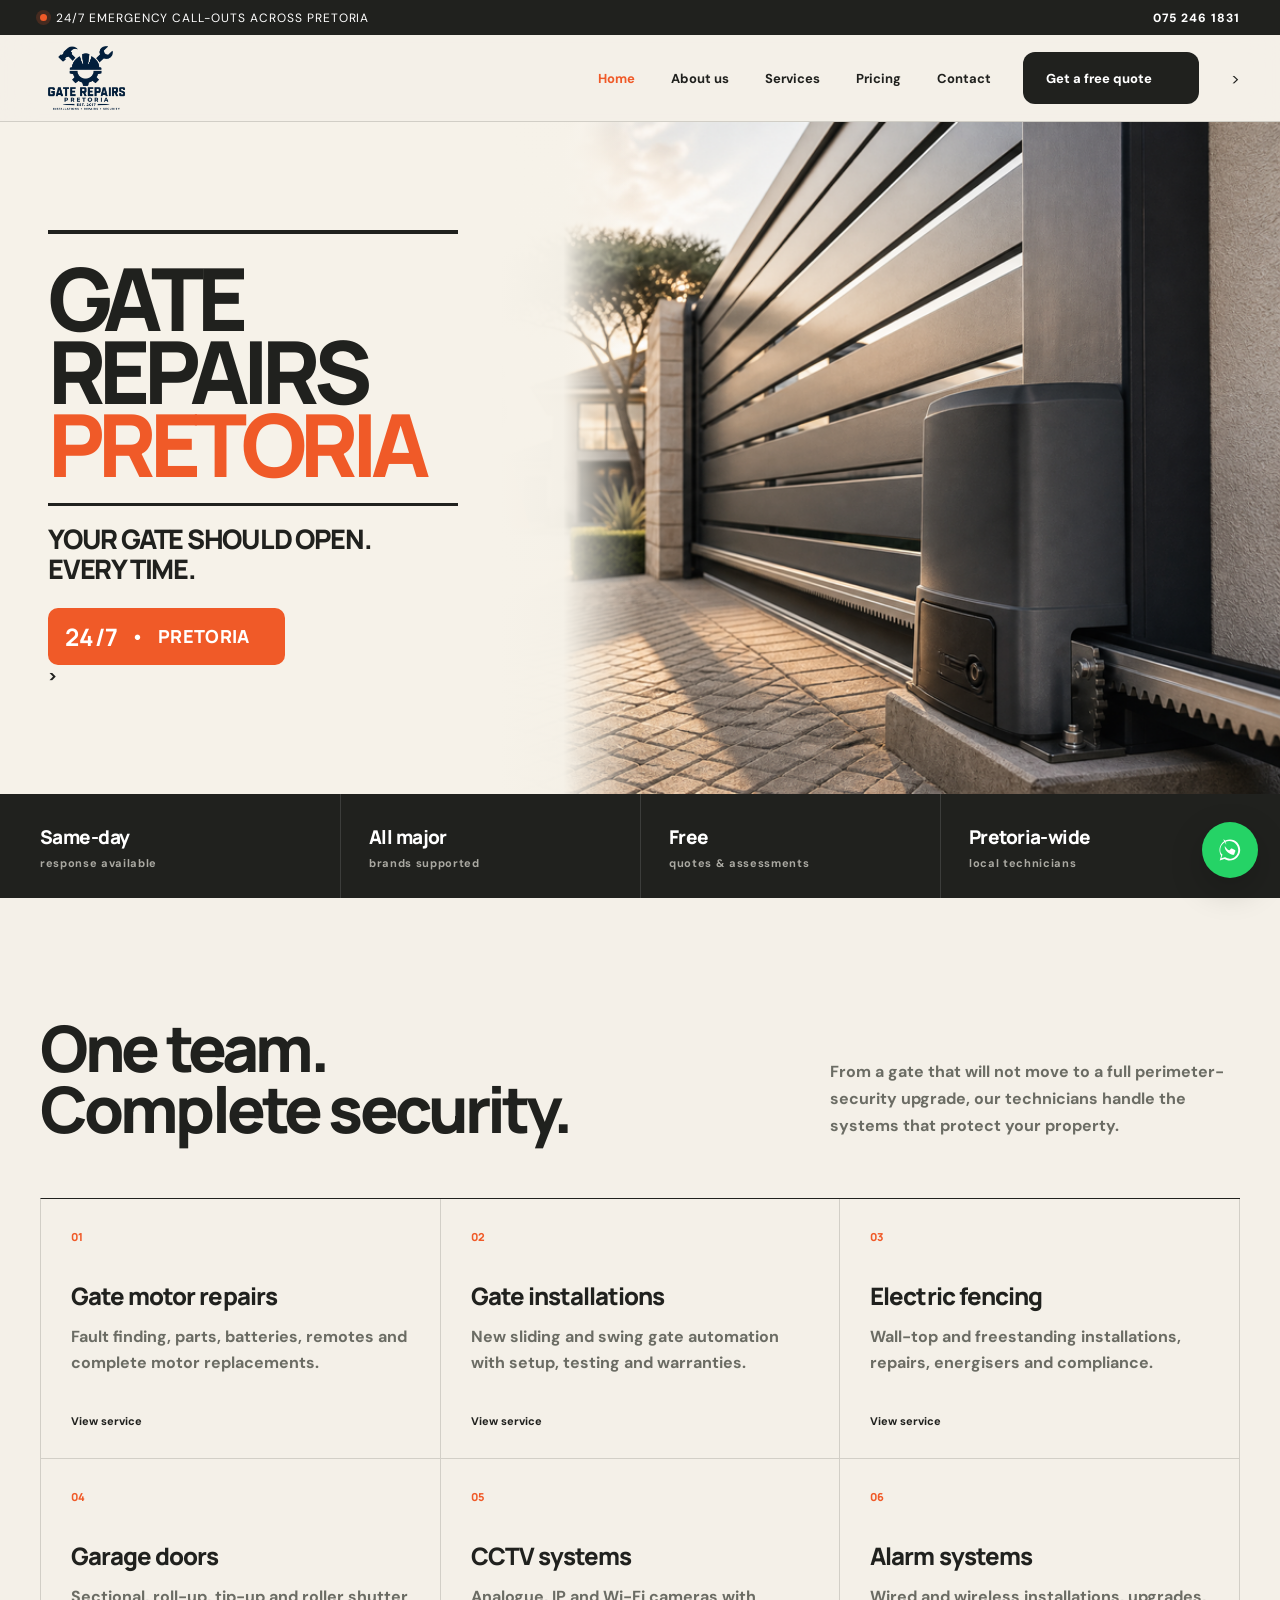
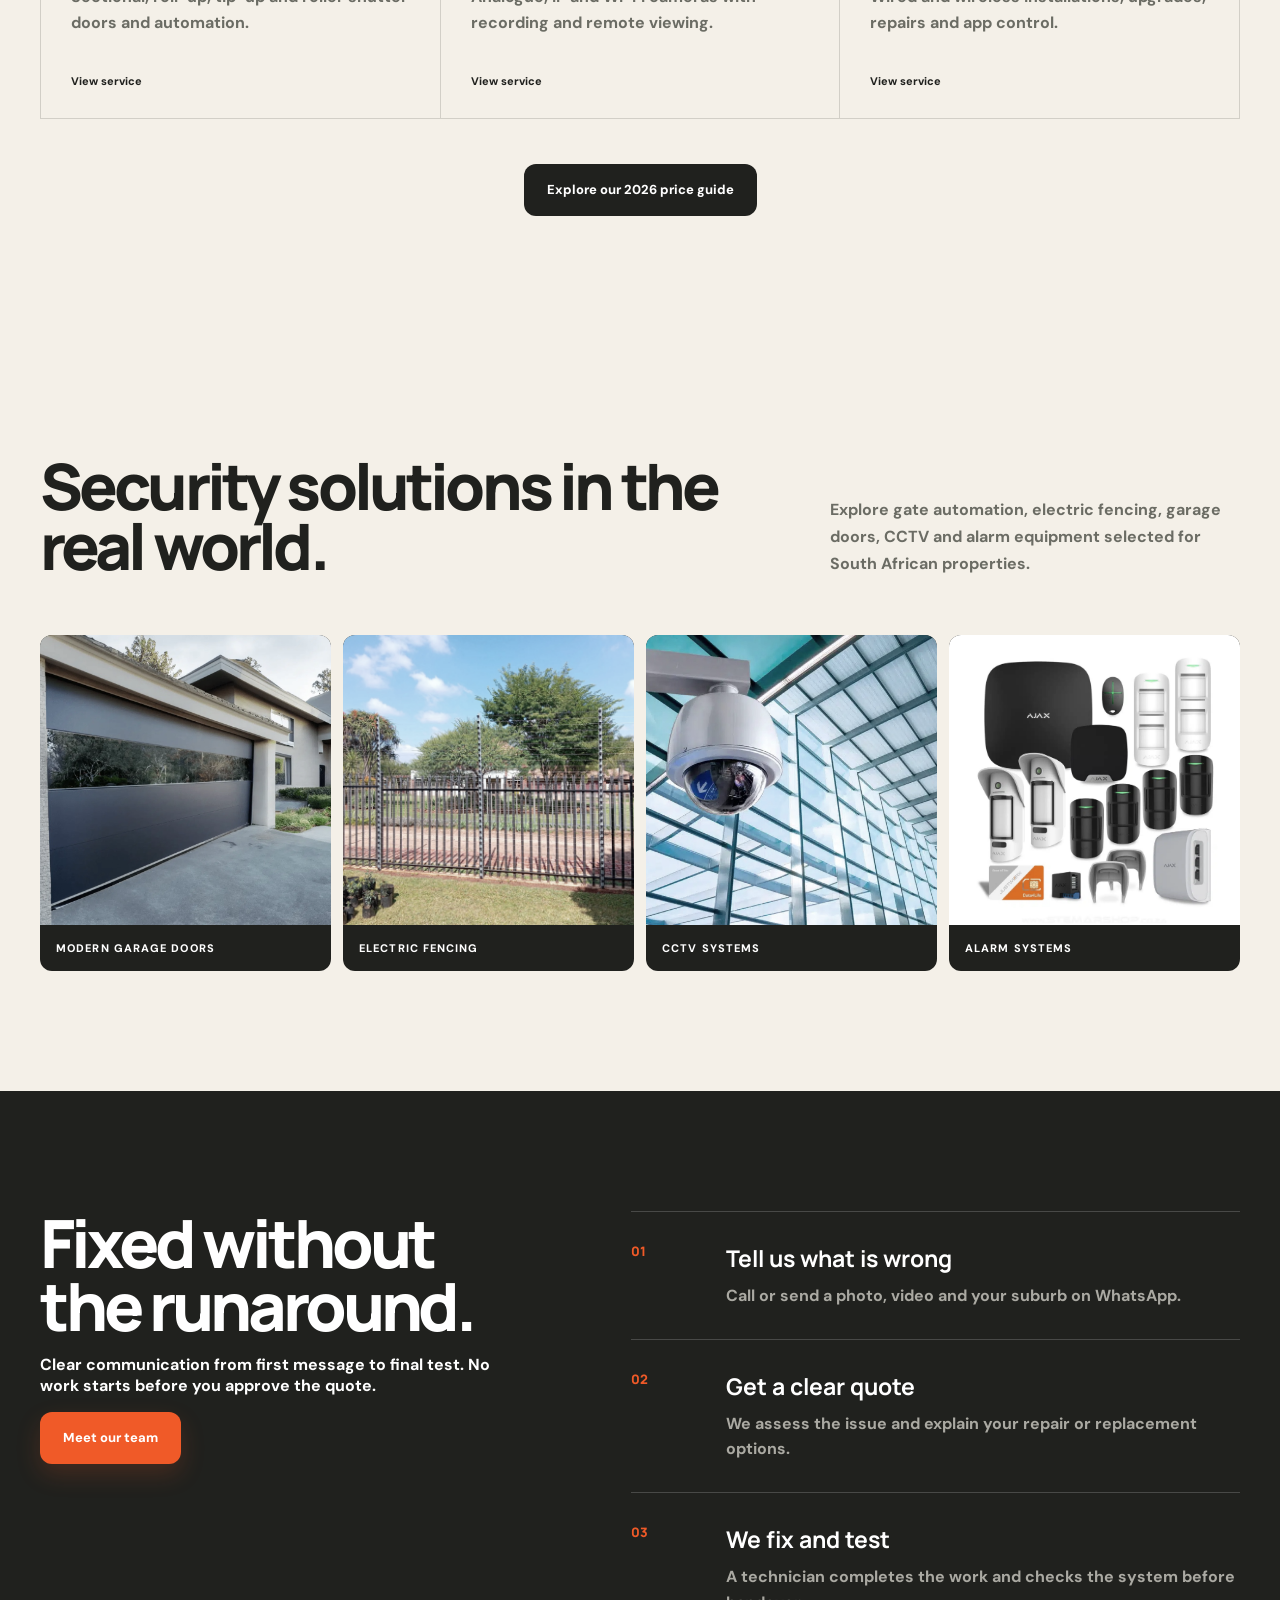
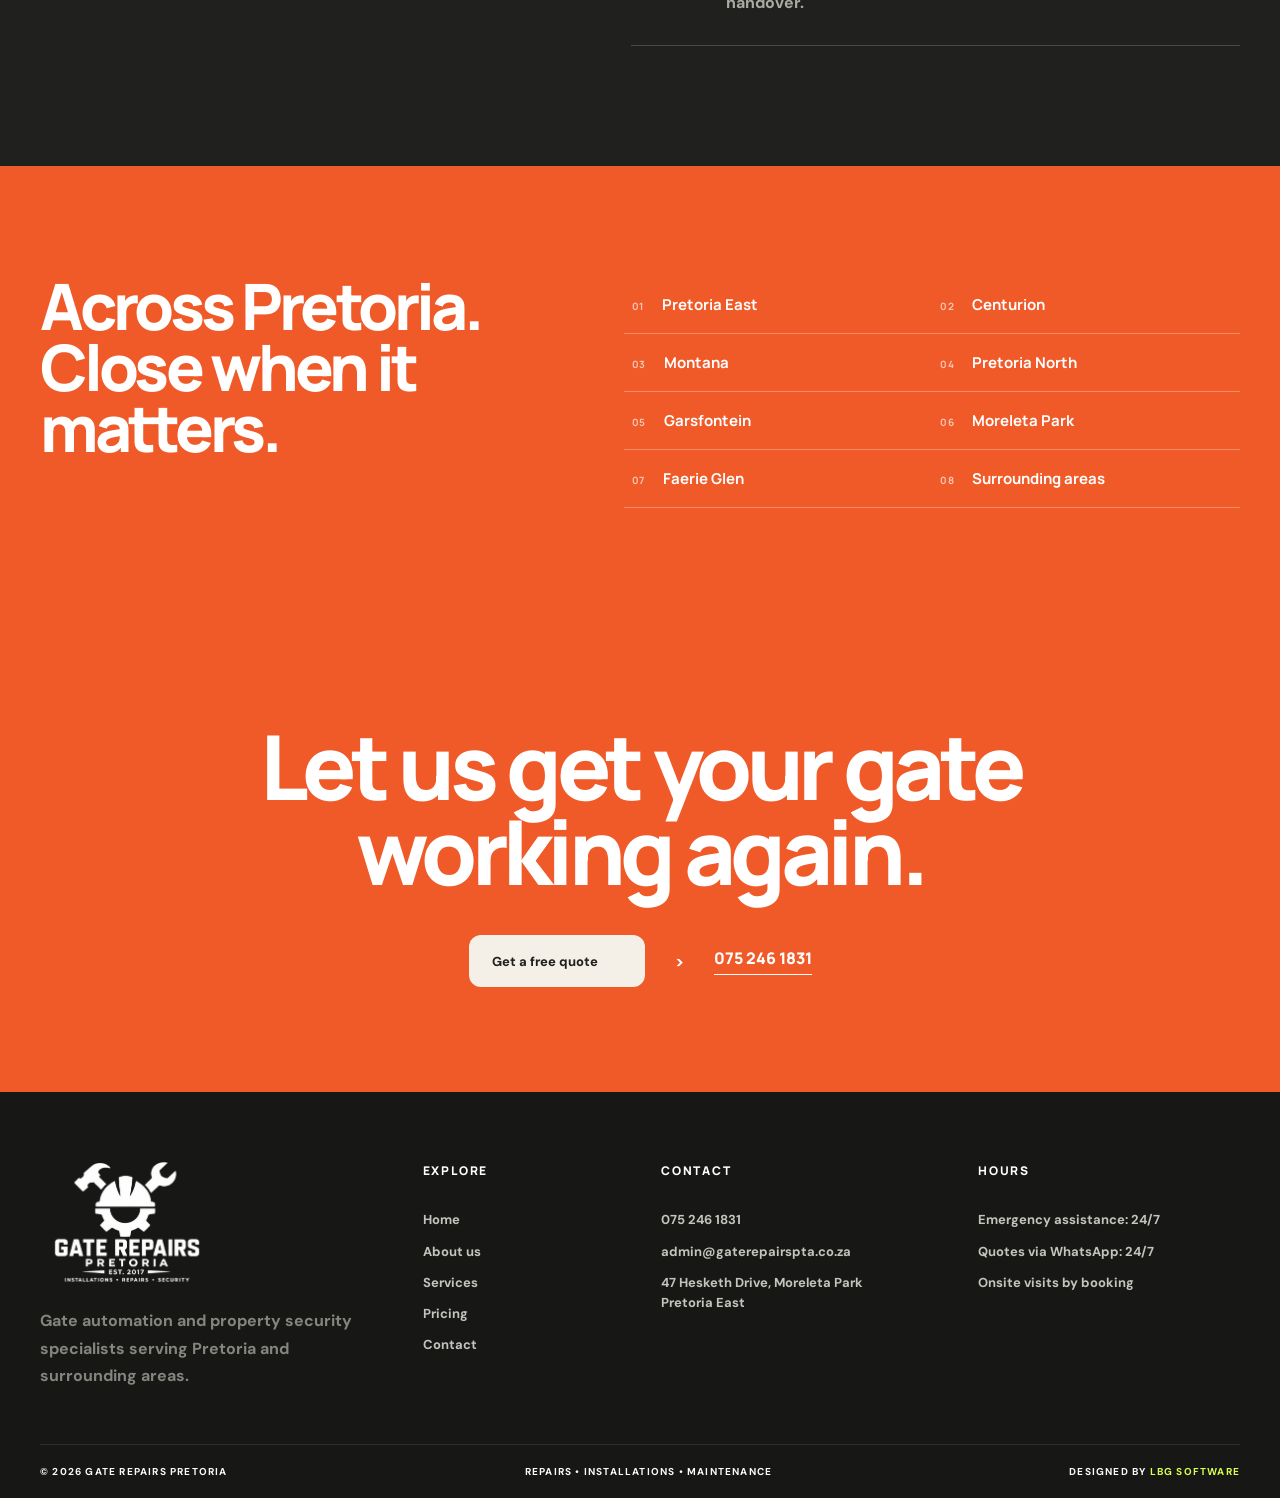
==== commit ba5c1001: "update" ====
--- a/index.html
+++ b/index.html
@@ -54,7 +54,7 @@
           href="https://wa.me/27752461831?text=Hi%20Gate%20Repairs%20Pretoria%2C%20I%20would%20like%20a%20free%20quote."
           target="_blank"
           rel="noreferrer"
-          >Get a free quote <span>↗</span></a
+          >Get a free quote <span></a>
         >
         <details class="mobile-menu">
           <summary aria-label="Open navigation">
@@ -90,7 +90,7 @@
             href="https://wa.me/27752461831?text=Hi%20Gate%20Repairs%20Pretoria%2C%20I%20would%20like%20a%20free%20quote."
             target="_blank"
             rel="noreferrer"
-            ><strong>24/7</strong><span>•</span>Pretoria <b>↗</b></a
+            ><strong>24/7</strong><span>•</span>Pretoria <b></a>
           >
         </div>
       </section>
@@ -125,7 +125,7 @@
                 Fault finding, parts, batteries, remotes and complete motor
                 replacements.
               </p>
-              <a href="services.html#gate-motors">View service →</a>
+              <a href="services.html#gate-motors">View service </a>
             </article>
             <article>
               <span>02</span>
@@ -134,7 +134,7 @@
                 New sliding and swing gate automation with setup, testing and
                 warranties.
               </p>
-              <a href="services.html#gate-motors">View service →</a>
+              <a href="services.html#gate-motors">View service </a>
             </article>
             <article>
               <span>03</span>
@@ -143,7 +143,7 @@
                 Wall-top and freestanding installations, repairs, energisers and
                 compliance.
               </p>
-              <a href="services.html#electric-fencing">View service →</a>
+              <a href="services.html#electric-fencing">View service </a>
             </article>
             <article>
               <span>04</span>
@@ -152,7 +152,7 @@
                 Sectional, roll-up, tip-up and roller shutter doors and
                 automation.
               </p>
-              <a href="services.html#garage-doors">View service →</a>
+              <a href="services.html#garage-doors">View service </a>
             </article>
             <article>
               <span>05</span>
@@ -161,7 +161,7 @@
                 Analogue, IP and Wi-Fi cameras with recording and remote
                 viewing.
               </p>
-              <a href="services.html#cctv">View service →</a>
+              <a href="services.html#cctv">View service </a>
             </article>
             <article>
               <span>06</span>
@@ -170,12 +170,12 @@
                 Wired and wireless installations, upgrades, repairs and app
                 control.
               </p>
-              <a href="services.html#alarms">View service →</a>
+              <a href="services.html#alarms">View service </a>
             </article>
           </div>
           <div class="center-link">
             <a class="button button-dark" href="pricing.html"
-              >Explore our 2026 price guide <span>→</span></a
+              >Explore our 2026 price guide </a
             >
           </div>
         </div>
@@ -238,7 +238,7 @@
               starts before you approve the quote.
             </p>
             <a class="button button-orange" href="about.html"
-              >Meet our team <span>→</span></a
+              >Meet our team </a
             >
           </div>
           <ol class="steps">
@@ -296,7 +296,7 @@
               href="https://wa.me/27752461831?text=Hi%20Gate%20Repairs%20Pretoria%2C%20I%20would%20like%20a%20free%20quote."
               target="_blank"
               rel="noreferrer"
-              >Get a free quote <span>↗</span></a
+              >Get a free quote <span></a>
             ><a class="cta-call" href="tel:+27752461831">075 246 1831</a>
           </div>
         </div>
@@ -338,7 +338,7 @@
       <div class="shell footer-bottom">
         <span>© <span data-year></span> Gate Repairs Pretoria</span
         ><span>Repairs • Installations • Maintenance</span
-        ><span>Designed by <a href="https://lbgsoftware.com" target="_blank" rel="noreferrer">LBG Software</a></span>
+        ><span>Designed by <a href="https://lbgsoftware.co.za" target="_blank" rel="noreferrer">LBG Software</a></span>
       </div>
     </footer>
     <a
